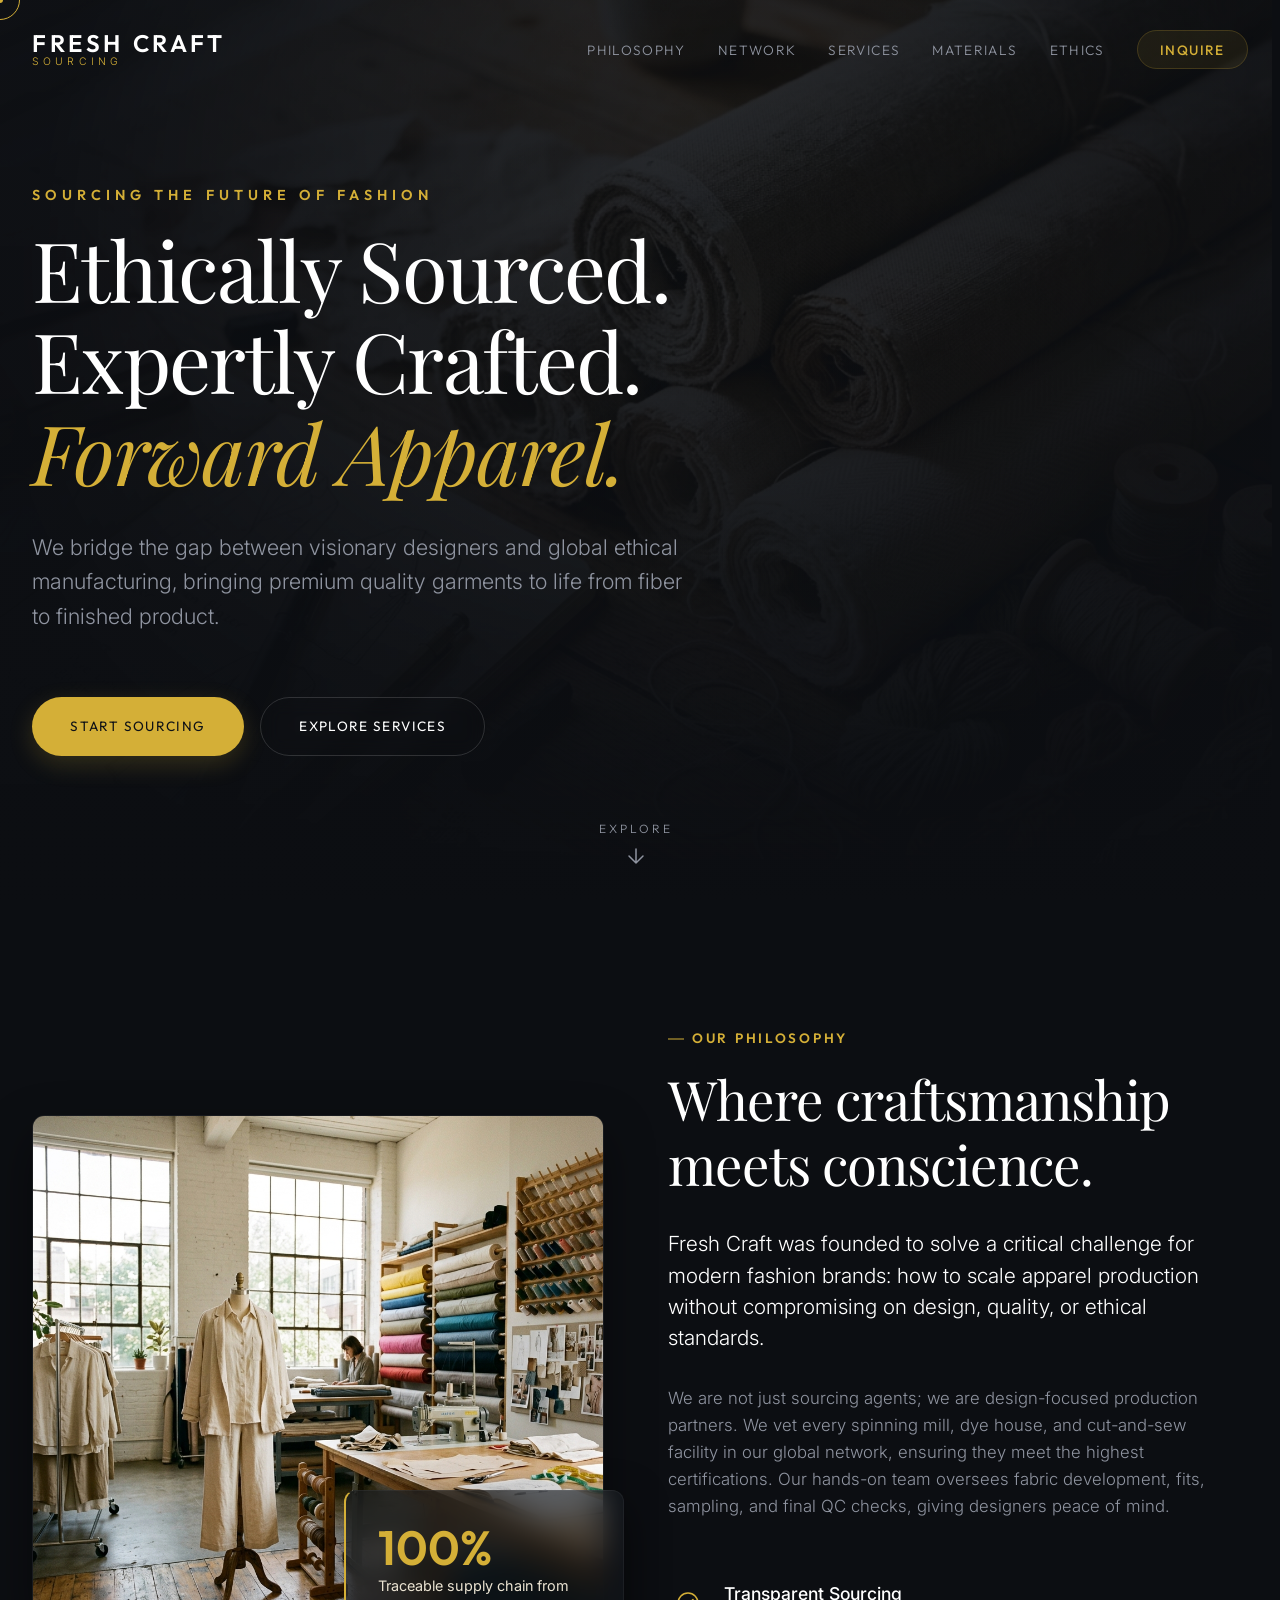
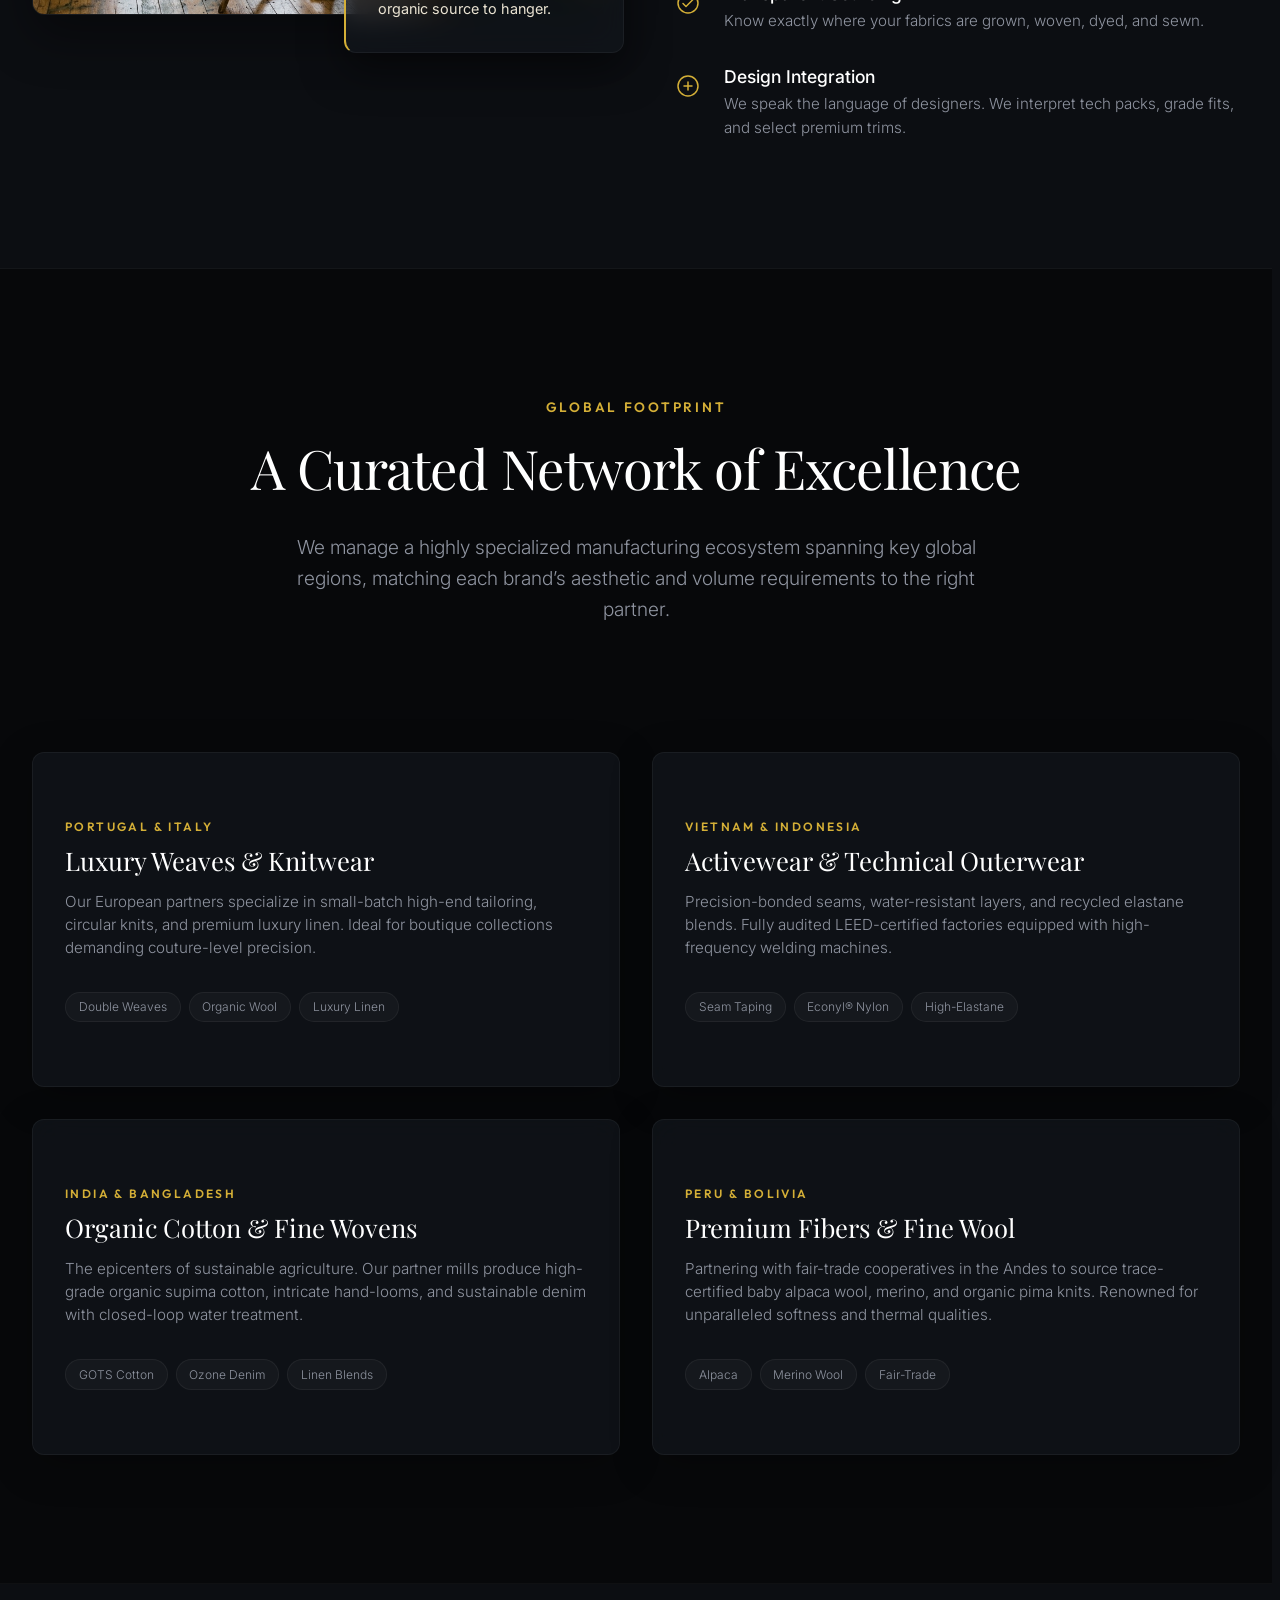
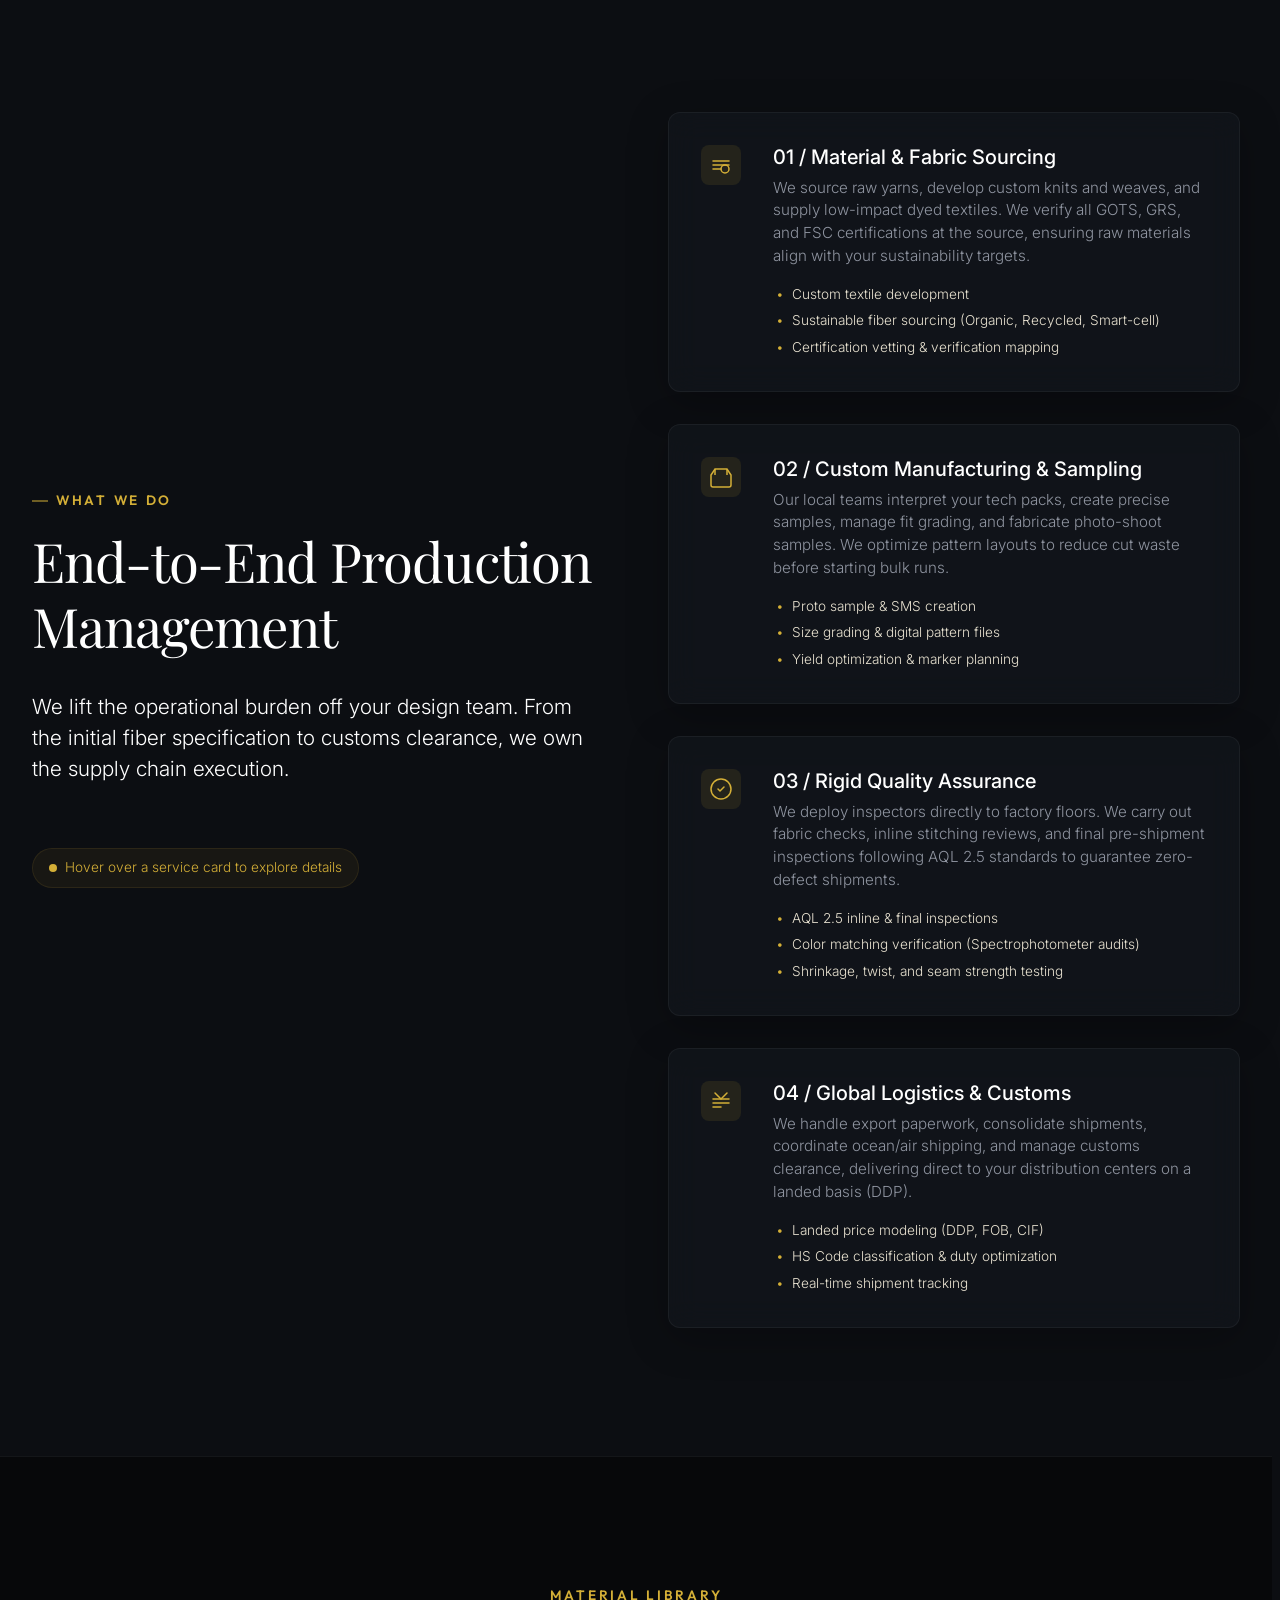
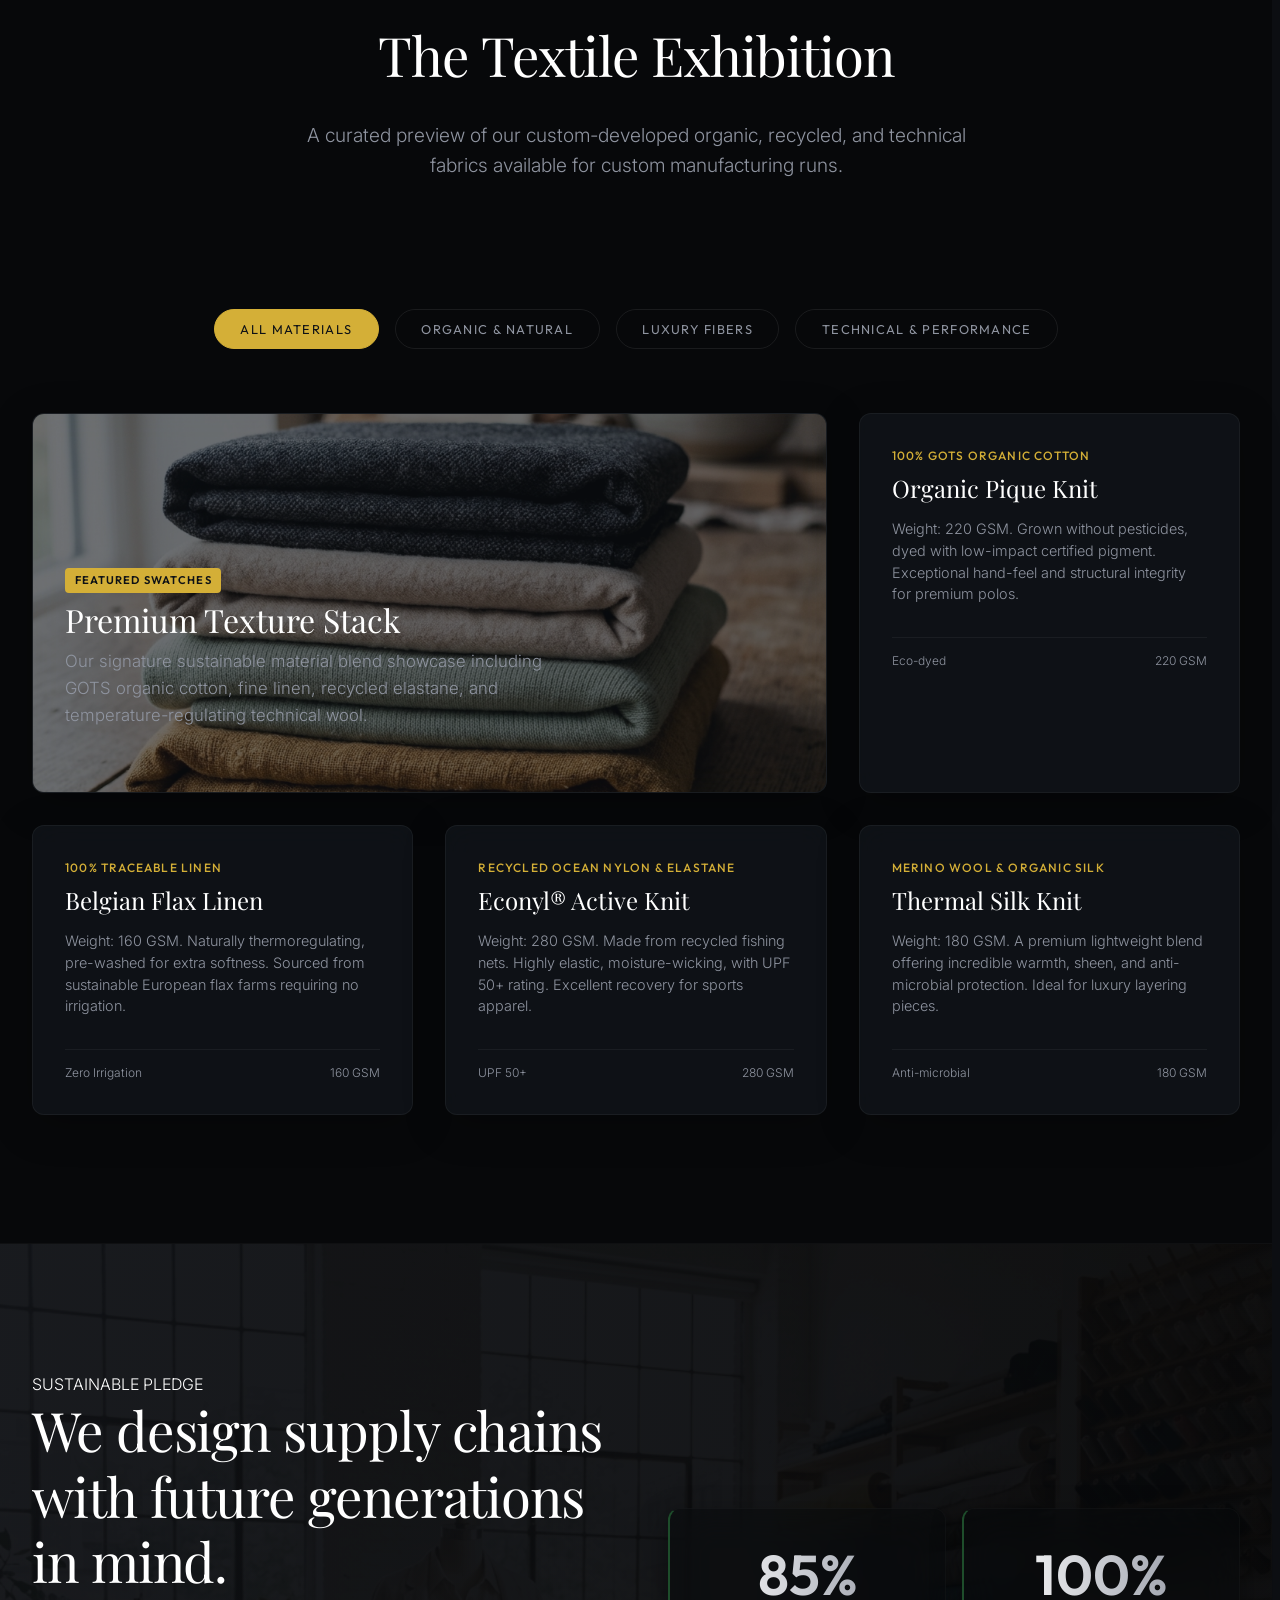
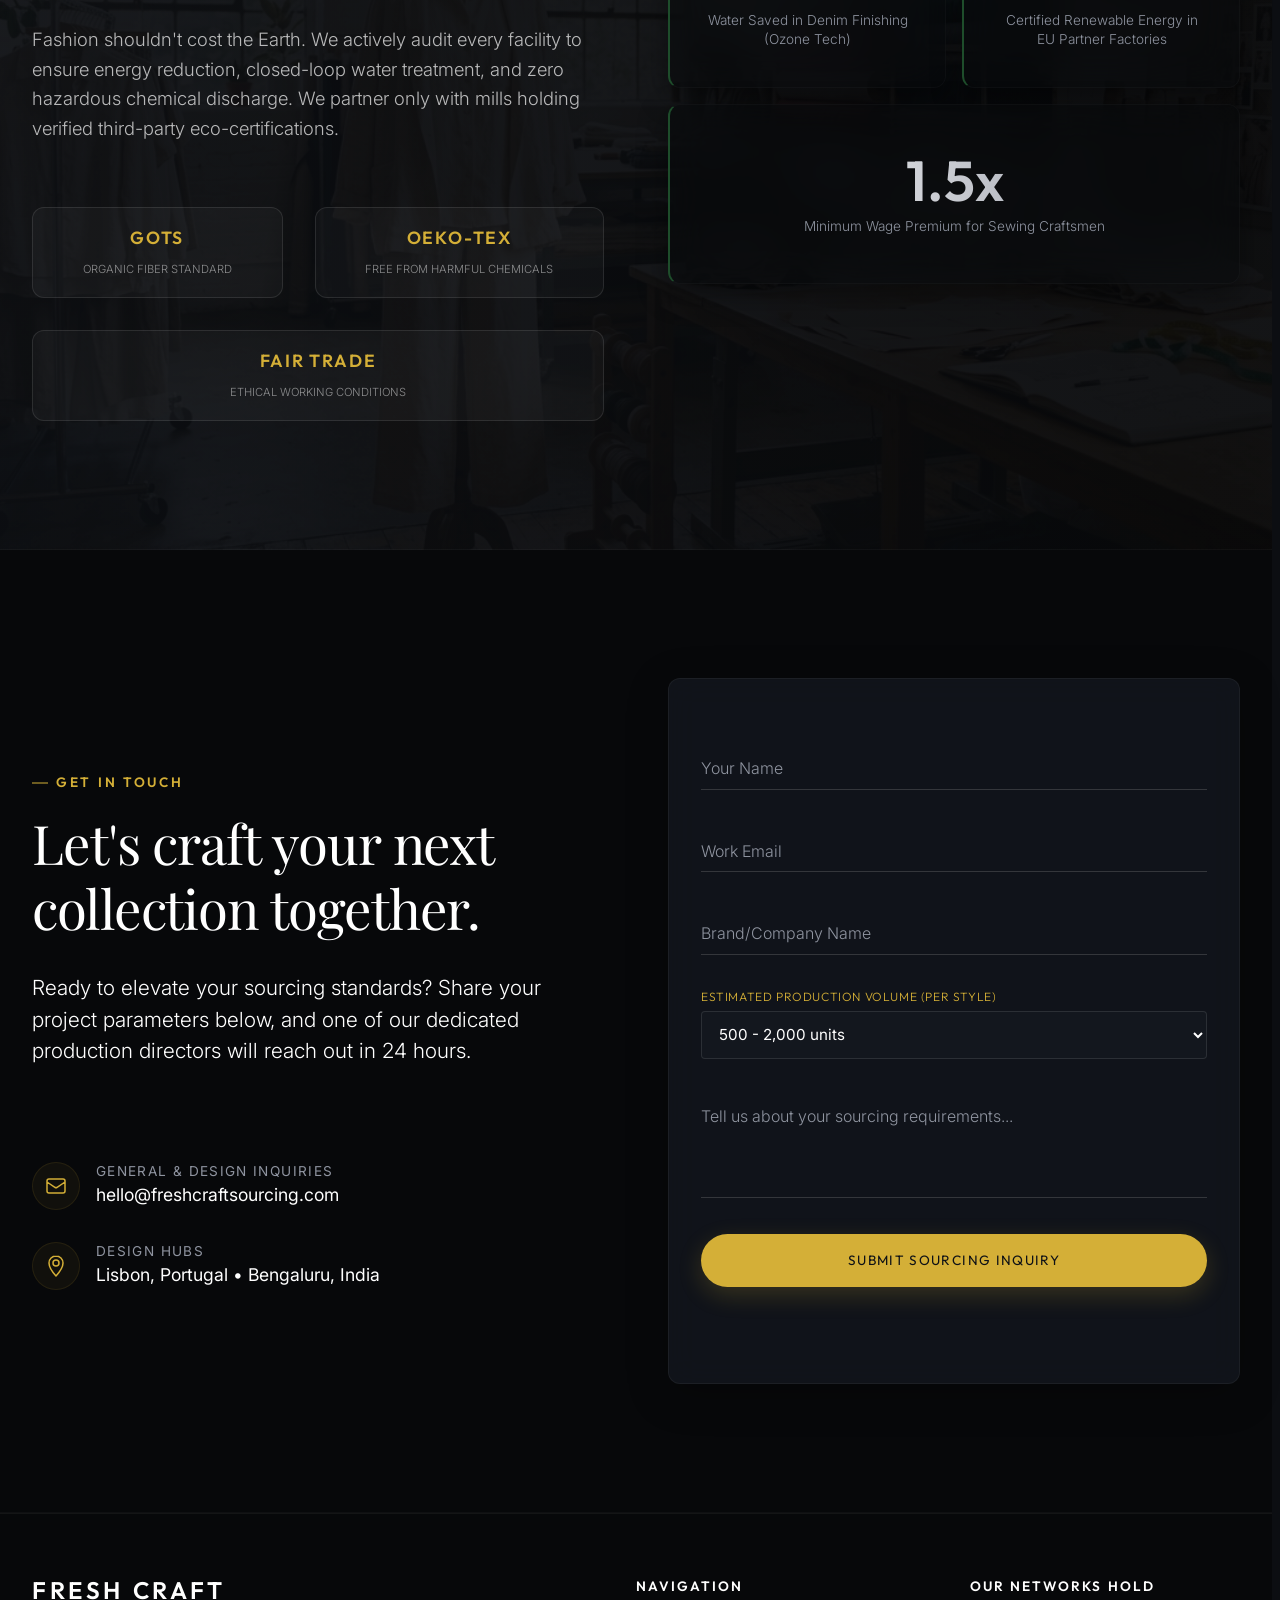
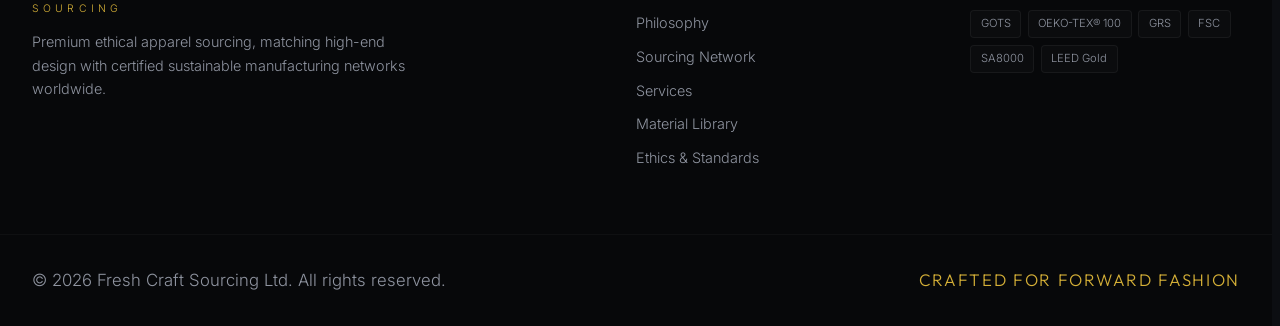
==== index.html @ 67ff64a7 "Initial commit of Fresh Craft Website" ====
<!DOCTYPE html>
<html lang="en">
<head>
  <meta charset="UTF-8">
  <meta name="viewport" content="width=device-width, initial-scale=1.0">
  <title>Fresh Craft | Premium Ethical Apparel Sourcing & Manufacturing</title>
  <meta name="description" content="Fresh Craft is a designer apparel sourcing company connecting global brands with certified ethical manufacturers, premium sustainable fabrics, and expert logistics.">
  
  <!-- SEO Meta Tags -->
  <meta property="og:title" content="Fresh Craft | Premium Ethical Apparel Sourcing">
  <meta property="og:description" content="Global apparel sourcing, custom manufacturing, and logistics with a commitment to ethics and sustainability.">
  <meta property="og:image" content="assets/images/hero_bg.png">
  <meta property="og:type" content="website">
  
  <!-- Google Fonts -->
  <link rel="preconnect" href="https://fonts.googleapis.com">
  <link rel="preconnect" href="https://fonts.gstatic.com" crossorigin>
  <link href="https://fonts.googleapis.com/css2?family=Inter:wght@300;400;500;600&family=Playfair+Display:ital,wght@0,400;0,600;1,400&family=Outfit:wght@200;400;600&display=swap" rel="stylesheet">
  
  <!-- Main Stylesheet -->
  <link rel="stylesheet" href="styles.css">
</head>
<body>

  <!-- Floating Custom Cursor (Modern UI Element) -->
  <div class="custom-cursor" id="custom-cursor" aria-hidden="true"></div>
  <div class="custom-cursor-dot" id="custom-cursor-dot" aria-hidden="true"></div>

  <!-- Header / Navigation -->
  <header id="main-header">
    <div class="header-container">
      <a href="#" class="logo" id="logo-link">
        <span class="logo-text">FRESH CRAFT</span>
        <span class="logo-subtext">SOURCING</span>
      </a>
      
      <!-- Desktop Nav -->
      <nav class="desktop-nav" aria-label="Main Navigation">
        <ul>
          <li><a href="#about" class="nav-link">Philosophy</a></li>
          <li><a href="#network" class="nav-link">Network</a></li>
          <li><a href="#services" class="nav-link">Services</a></li>
          <li><a href="#fabrics" class="nav-link">Materials</a></li>
          <li><a href="#sustainability" class="nav-link">Ethics</a></li>
          <li><a href="#contact" class="nav-link btn-header-cta">Inquire</a></li>
        </ul>
      </nav>

      <!-- Mobile Menu Button -->
      <button class="mobile-menu-btn" id="mobile-menu-btn" aria-label="Toggle navigation menu" aria-expanded="false" aria-controls="mobile-nav">
        <span class="menu-bar"></span>
        <span class="menu-bar"></span>
        <span class="menu-bar"></span>
      </button>
    </div>
  </header>

  <!-- Mobile Nav Overlay -->
  <nav class="mobile-nav" id="mobile-nav" aria-hidden="true">
    <ul>
      <li><a href="#about" class="mobile-nav-link">Philosophy</a></li>
      <li><a href="#network" class="mobile-nav-link">Network</a></li>
      <li><a href="#services" class="mobile-nav-link">Services</a></li>
      <li><a href="#fabrics" class="mobile-nav-link">Materials</a></li>
      <li><a href="#sustainability" class="mobile-nav-link">Ethics</a></li>
      <li><a href="#contact" class="mobile-nav-link mobile-btn-cta">Inquire Now</a></li>
    </ul>
  </nav>

  <!-- Hero Section -->
  <section class="hero-section" id="hero">
    <div class="hero-bg-wrapper">
      <img src="assets/images/hero_bg.png" alt="Apparel Sourcing Table with sketches and fabric spools" class="hero-bg-image" fetchpriority="high">
      <div class="hero-overlay"></div>
    </div>
    
    <div class="hero-content-container">
      <div class="hero-text-content">
        <div class="hero-tagline scroll-reveal">SOURCING THE FUTURE OF FASHION</div>
        <h1 class="hero-title scroll-reveal">Ethically Sourced.<br>Expertly Crafted.<br><span class="highlight-text">Forward Apparel.</span></h1>
        <p class="hero-subtitle scroll-reveal">We bridge the gap between visionary designers and global ethical manufacturing, bringing premium quality garments to life from fiber to finished product.</p>
        <div class="hero-actions scroll-reveal">
          <a href="#contact" class="btn btn-primary" id="hero-primary-cta">Start Sourcing</a>
          <a href="#services" class="btn btn-secondary" id="hero-secondary-cta">Explore Services</a>
        </div>
      </div>
    </div>

    <!-- Scroll Down Indicator -->
    <div class="scroll-indicator" aria-hidden="true">
      <a href="#about" class="scroll-indicator-link">
        <span class="scroll-text">Explore</span>
        <svg class="scroll-arrow" width="24" height="24" viewBox="0 0 24 24" fill="none" xmlns="http://www.w3.org/2000/svg">
          <path d="M12 5V19M12 19L5 12M12 19L19 12" stroke="currentColor" stroke-width="1.5" stroke-linecap="round" stroke-linejoin="round"/>
        </svg>
      </a>
    </div>
  </section>

  <!-- Section: Philosophy (About Us) -->
  <section class="about-section" id="about">
    <div class="container grid-2">
      <div class="about-image-wrapper scroll-reveal-left">
        <img src="assets/images/sustainable_atelier.png" alt="Fresh Craft modern sustainable design studio and atelier" class="about-img" loading="lazy">
        <div class="about-image-overlay-card glass-panel">
          <span class="card-number">100%</span>
          <span class="card-text">Traceable supply chain from organic source to hanger.</span>
        </div>
      </div>
      
      <div class="about-content scroll-reveal-right">
        <span class="section-badge">OUR PHILOSOPHY</span>
        <h2 class="section-title">Where craftsmanship meets conscience.</h2>
        <p class="about-text-lead">Fresh Craft was founded to solve a critical challenge for modern fashion brands: how to scale apparel production without compromising on design, quality, or ethical standards.</p>
        <p class="about-text-body">We are not just sourcing agents; we are design-focused production partners. We vet every spinning mill, dye house, and cut-and-sew facility in our global network, ensuring they meet the highest certifications. Our hands-on team oversees fabric development, fits, sampling, and final QC checks, giving designers peace of mind.</p>
        
        <div class="philosophy-points">
          <div class="point-item">
            <div class="point-icon-wrapper">
              <svg width="24" height="24" viewBox="0 0 24 24" fill="none" xmlns="http://www.w3.org/2000/svg" aria-hidden="true">
                <path d="M12 22C17.5228 22 22 17.5228 22 12C22 6.47715 17.5228 2 12 2C6.47715 2 2 6.47715 2 12C2 17.5228 6.47715 22 12 22Z" stroke="#d4af37" stroke-width="1.5"/>
                <path d="M7 12.5L10 15.5L17 8.5" stroke="#d4af37" stroke-width="1.5" stroke-linecap="round" stroke-linejoin="round"/>
              </svg>
            </div>
            <div class="point-text">
              <h3>Transparent Sourcing</h3>
              <p>Know exactly where your fabrics are grown, woven, dyed, and sewn.</p>
            </div>
          </div>
          <div class="point-item">
            <div class="point-icon-wrapper">
              <svg width="24" height="24" viewBox="0 0 24 24" fill="none" xmlns="http://www.w3.org/2000/svg" aria-hidden="true">
                <path d="M12 22C17.5228 22 22 17.5228 22 12C22 6.47715 17.5228 2 12 2C6.47715 2 2 6.47715 2 12C2 17.5228 6.47715 22 12 22Z" stroke="#d4af37" stroke-width="1.5"/>
                <path d="M12 8V16M8 12H16" stroke="#d4af37" stroke-width="1.5" stroke-linecap="round"/>
              </svg>
            </div>
            <div class="point-text">
              <h3>Design Integration</h3>
              <p>We speak the language of designers. We interpret tech packs, grade fits, and select premium trims.</p>
            </div>
          </div>
        </div>
      </div>
    </div>
  </section>

  <!-- Section: Sourcing Network -->
  <section class="network-section" id="network">
    <div class="container">
      <div class="section-header-center scroll-reveal">
        <span class="section-badge">GLOBAL FOOTPRINT</span>
        <h2 class="section-title">A Curated Network of Excellence</h2>
        <p class="section-subtitle">We manage a highly specialized manufacturing ecosystem spanning key global regions, matching each brand’s aesthetic and volume requirements to the right partner.</p>
      </div>

      <div class="network-grid">
        <!-- Region 1 -->
        <div class="network-card glass-panel scroll-reveal" style="animation-delay: 0.1s;">
          <div class="card-bg-glow"></div>
          <div class="network-region-info">
            <span class="country-tag">PORTUGAL & ITALY</span>
            <h3>Luxury Weaves & Knitwear</h3>
            <p>Our European partners specialize in small-batch high-end tailoring, circular knits, and premium luxury linen. Ideal for boutique collections demanding couture-level precision.</p>
            <div class="specialties">
              <span class="spec-tag">Double Weaves</span>
              <span class="spec-tag">Organic Wool</span>
              <span class="spec-tag">Luxury Linen</span>
            </div>
          </div>
        </div>
        
        <!-- Region 2 -->
        <div class="network-card glass-panel scroll-reveal" style="animation-delay: 0.2s;">
          <div class="card-bg-glow"></div>
          <div class="network-region-info">
            <span class="country-tag">VIETNAM & INDONESIA</span>
            <h3>Activewear & Technical Outerwear</h3>
            <p>Precision-bonded seams, water-resistant layers, and recycled elastane blends. Fully audited LEED-certified factories equipped with high-frequency welding machines.</p>
            <div class="specialties">
              <span class="spec-tag">Seam Taping</span>
              <span class="spec-tag">Econyl® Nylon</span>
              <span class="spec-tag">High-Elastane</span>
            </div>
          </div>
        </div>

        <!-- Region 3 -->
        <div class="network-card glass-panel scroll-reveal" style="animation-delay: 0.3s;">
          <div class="card-bg-glow"></div>
          <div class="network-region-info">
            <span class="country-tag">INDIA & BANGLADESH</span>
            <h3>Organic Cotton & Fine Wovens</h3>
            <p>The epicenters of sustainable agriculture. Our partner mills produce high-grade organic supima cotton, intricate hand-looms, and sustainable denim with closed-loop water treatment.</p>
            <div class="specialties">
              <span class="spec-tag">GOTS Cotton</span>
              <span class="spec-tag">Ozone Denim</span>
              <span class="spec-tag">Linen Blends</span>
            </div>
          </div>
        </div>

        <!-- Region 4 -->
        <div class="network-card glass-panel scroll-reveal" style="animation-delay: 0.4s;">
          <div class="card-bg-glow"></div>
          <div class="network-region-info">
            <span class="country-tag">PERU & BOLIVIA</span>
            <h3>Premium Fibers & Fine Wool</h3>
            <p>Partnering with fair-trade cooperatives in the Andes to source trace-certified baby alpaca wool, merino, and organic pima knits. Renowned for unparalleled softness and thermal qualities.</p>
            <div class="specialties">
              <span class="spec-tag">Alpaca</span>
              <span class="spec-tag">Merino Wool</span>
              <span class="spec-tag">Fair-Trade</span>
            </div>
          </div>
        </div>
      </div>
    </div>
  </section>

  <!-- Section: Services -->
  <section class="services-section" id="services">
    <div class="container">
      <div class="grid-2">
        <div class="services-header-sticky">
          <span class="section-badge">WHAT WE DO</span>
          <h2 class="section-title">End-to-End Production Management</h2>
          <p class="about-text-lead">We lift the operational burden off your design team. From the initial fiber specification to customs clearance, we own the supply chain execution.</p>
          <div class="services-interactive-indicator">
            <span class="pulse-dot"></span>
            Hover over a service card to explore details
          </div>
        </div>

        <div class="services-list-container">
          <!-- Service Item 1 -->
          <div class="service-detail-card glass-panel scroll-reveal">
            <div class="service-icon">
              <svg width="40" height="40" viewBox="0 0 40 40" fill="none" xmlns="http://www.w3.org/2000/svg">
                <rect width="40" height="40" rx="8" fill="rgba(212, 175, 55, 0.1)"/>
                <path d="M12 16H28M12 20H28M12 24H20" stroke="#d4af37" stroke-width="1.5" stroke-linecap="round"/>
                <path d="M28 24C28 26.2091 26.2091 28 24 28C21.7909 28 20 26.2091 20 24C20 21.7909 21.7909 20 24 20C26.2091 20 28 21.7909 28 24Z" stroke="#d4af37" stroke-width="1.5"/>
              </svg>
            </div>
            <div class="service-content-block">
              <h3>01 / Material & Fabric Sourcing</h3>
              <p>We source raw yarns, develop custom knits and weaves, and supply low-impact dyed textiles. We verify all GOTS, GRS, and FSC certifications at the source, ensuring raw materials align with your sustainability targets.</p>
              <ul class="service-bullet-list">
                <li>Custom textile development</li>
                <li>Sustainable fiber sourcing (Organic, Recycled, Smart-cell)</li>
                <li>Certification vetting & verification mapping</li>
              </ul>
            </div>
          </div>

          <!-- Service Item 2 -->
          <div class="service-detail-card glass-panel scroll-reveal">
            <div class="service-icon">
              <svg width="40" height="40" viewBox="0 0 40 40" fill="none" xmlns="http://www.w3.org/2000/svg">
                <rect width="40" height="40" rx="8" fill="rgba(212, 175, 55, 0.1)"/>
                <path d="M14 12H26L30 18V28C30 29.1046 29.1046 30 28 30H12C10.8954 30 10 29.1046 10 28V18L14 12Z" stroke="#d4af37" stroke-width="1.5"/>
                <path d="M14 12V18M26 12V18" stroke="#d4af37" stroke-width="1.5"/>
              </svg>
            </div>
            <div class="service-content-block">
              <h3>02 / Custom Manufacturing & Sampling</h3>
              <p>Our local teams interpret your tech packs, create precise samples, manage fit grading, and fabricate photo-shoot samples. We optimize pattern layouts to reduce cut waste before starting bulk runs.</p>
              <ul class="service-bullet-list">
                <li>Proto sample & SMS creation</li>
                <li>Size grading & digital pattern files</li>
                <li>Yield optimization & marker planning</li>
              </ul>
            </div>
          </div>

          <!-- Service Item 3 -->
          <div class="service-detail-card glass-panel scroll-reveal">
            <div class="service-icon">
              <svg width="40" height="40" viewBox="0 0 40 40" fill="none" xmlns="http://www.w3.org/2000/svg">
                <rect width="40" height="40" rx="8" fill="rgba(212, 175, 55, 0.1)"/>
                <circle cx="20" cy="20" r="10" stroke="#d4af37" stroke-width="1.5"/>
                <path d="M17 20L19 22L23 18" stroke="#d4af37" stroke-width="1.5" stroke-linecap="round" stroke-linejoin="round"/>
              </svg>
            </div>
            <div class="service-content-block">
              <h3>03 / Rigid Quality Assurance</h3>
              <p>We deploy inspectors directly to factory floors. We carry out fabric checks, inline stitching reviews, and final pre-shipment inspections following AQL 2.5 standards to guarantee zero-defect shipments.</p>
              <ul class="service-bullet-list">
                <li>AQL 2.5 inline & final inspections</li>
                <li>Color matching verification (Spectrophotometer audits)</li>
                <li>Shrinkage, twist, and seam strength testing</li>
              </ul>
            </div>
          </div>

          <!-- Service Item 4 -->
          <div class="service-detail-card glass-panel scroll-reveal">
            <div class="service-icon">
              <svg width="40" height="40" viewBox="0 0 40 40" fill="none" xmlns="http://www.w3.org/2000/svg">
                <rect width="40" height="40" rx="8" fill="rgba(212, 175, 55, 0.1)"/>
                <path d="M12 18H28M12 22H28M12 26H20" stroke="#d4af37" stroke-width="1.5" stroke-linecap="round"/>
                <path d="M26 12L20 18L14 12" stroke="#d4af37" stroke-width="1.5" stroke-linecap="round" stroke-linejoin="round"/>
              </svg>
            </div>
            <div class="service-content-block">
              <h3>04 / Global Logistics & Customs</h3>
              <p>We handle export paperwork, consolidate shipments, coordinate ocean/air shipping, and manage customs clearance, delivering direct to your distribution centers on a landed basis (DDP).</p>
              <ul class="service-bullet-list">
                <li>Landed price modeling (DDP, FOB, CIF)</li>
                <li>HS Code classification & duty optimization</li>
                <li>Real-time shipment tracking</li>
              </ul>
            </div>
          </div>
        </div>
      </div>
    </div>
  </section>

  <!-- Section: Fabric Showcase (Interactive Filter) -->
  <section class="fabrics-section" id="fabrics">
    <div class="container">
      <div class="section-header-center scroll-reveal">
        <span class="section-badge">MATERIAL LIBRARY</span>
        <h2 class="section-title">The Textile Exhibition</h2>
        <p class="section-subtitle">A curated preview of our custom-developed organic, recycled, and technical fabrics available for custom manufacturing runs.</p>
      </div>

      <!-- Filter Controls -->
      <div class="filter-controls scroll-reveal" role="tablist" aria-label="Filter fabrics by type">
        <button class="filter-btn active" role="tab" aria-selected="true" data-filter="all">All Materials</button>
        <button class="filter-btn" role="tab" aria-selected="false" data-filter="organic">Organic & Natural</button>
        <button class="filter-btn" role="tab" aria-selected="false" data-filter="luxury">Luxury Fibers</button>
        <button class="filter-btn" role="tab" aria-selected="false" data-filter="technical">Technical & Performance</button>
      </div>

      <!-- Grid Container -->
      <div class="fabrics-showcase-grid scroll-reveal">
        
        <!-- Showcase Image Hero Card (Occupies 2 columns on desktop) -->
        <div class="fabric-hero-card glass-panel" data-category="organic luxury technical">
          <img src="assets/images/fabric_swatches.png" alt="Stack of organic, luxury and technical fabrics" class="fabric-hero-img" loading="lazy">
          <div class="fabric-hero-content">
            <span class="badge-accent">Featured Swatches</span>
            <h3>Premium Texture Stack</h3>
            <p>Our signature sustainable material blend showcase including GOTS organic cotton, fine linen, recycled elastane, and temperature-regulating technical wool.</p>
          </div>
        </div>

        <!-- Fabric 1 -->
        <div class="fabric-card glass-panel" data-category="organic">
          <div class="fabric-info">
            <span class="fabric-type">100% GOTS Organic Cotton</span>
            <h3>Organic Pique Knit</h3>
            <p>Weight: 220 GSM. Grown without pesticides, dyed with low-impact certified pigment. Exceptional hand-feel and structural integrity for premium polos.</p>
            <div class="fabric-meta">
              <span>Eco-dyed</span>
              <span>220 GSM</span>
            </div>
          </div>
        </div>

        <!-- Fabric 2 -->
        <div class="fabric-card glass-panel" data-category="luxury">
          <div class="fabric-info">
            <span class="fabric-type">100% Traceable Linen</span>
            <h3>Belgian Flax Linen</h3>
            <p>Weight: 160 GSM. Naturally thermoregulating, pre-washed for extra softness. Sourced from sustainable European flax farms requiring no irrigation.</p>
            <div class="fabric-meta">
              <span>Zero Irrigation</span>
              <span>160 GSM</span>
            </div>
          </div>
        </div>

        <!-- Fabric 3 -->
        <div class="fabric-card glass-panel" data-category="technical">
          <div class="fabric-info">
            <span class="fabric-type">Recycled Ocean Nylon & Elastane</span>
            <h3>Econyl® Active Knit</h3>
            <p>Weight: 280 GSM. Made from recycled fishing nets. Highly elastic, moisture-wicking, with UPF 50+ rating. Excellent recovery for sports apparel.</p>
            <div class="fabric-meta">
              <span>UPF 50+</span>
              <span>280 GSM</span>
            </div>
          </div>
        </div>

        <!-- Fabric 4 -->
        <div class="fabric-card glass-panel" data-category="luxury">
          <div class="fabric-info">
            <span class="fabric-type">Merino Wool & Organic Silk</span>
            <h3>Thermal Silk Knit</h3>
            <p>Weight: 180 GSM. A premium lightweight blend offering incredible warmth, sheen, and anti-microbial protection. Ideal for luxury layering pieces.</p>
            <div class="fabric-meta">
              <span>Anti-microbial</span>
              <span>180 GSM</span>
            </div>
          </div>
        </div>
      </div>
    </div>
  </section>

  <!-- Section: Sustainability & Certifications -->
  <section class="sustainability-section" id="sustainability">
    <div class="container">
      <div class="sustainability-grid grid-2">
        <div class="sust-content scroll-reveal-left">
          <span class="section-badge-white">SUSTAINABLE PLEDGE</span>
          <h2 class="section-title-white">We design supply chains with future generations in mind.</h2>
          <p class="sust-desc">Fashion shouldn't cost the Earth. We actively audit every facility to ensure energy reduction, closed-loop water treatment, and zero hazardous chemical discharge. We partner only with mills holding verified third-party eco-certifications.</p>
          
          <div class="certification-logos">
            <div class="cert-item" title="Global Organic Textile Standard">
              <span class="cert-abbr">GOTS</span>
              <span class="cert-desc">Organic Fiber Standard</span>
            </div>
            <div class="cert-item" title="OEKO-TEX Standard 100">
              <span class="cert-abbr">OEKO-TEX</span>
              <span class="cert-desc">Free from harmful chemicals</span>
            </div>
            <div class="cert-item" title="Fair Trade Certified">
              <span class="cert-abbr">FAIR TRADE</span>
              <span class="cert-desc">Ethical working conditions</span>
            </div>
          </div>
        </div>

        <div class="sust-stats-grid scroll-reveal-right">
          <!-- Stat 1 -->
          <div class="stat-card glass-panel-dark">
            <div class="stat-num" id="stat-water">85%</div>
            <div class="stat-label">Water Saved in Denim Finishing (Ozone Tech)</div>
          </div>
          <!-- Stat 2 -->
          <div class="stat-card glass-panel-dark">
            <div class="stat-num" id="stat-renewable">100%</div>
            <div class="stat-label">Certified Renewable Energy in EU Partner Factories</div>
          </div>
          <!-- Stat 3 -->
          <div class="stat-card glass-panel-dark">
            <div class="stat-num" id="stat-wage">1.5x</div>
            <div class="stat-label">Minimum Wage Premium for Sewing Craftsmen</div>
          </div>
        </div>
      </div>
    </div>
  </section>

  <!-- Section: Contact Form -->
  <section class="contact-section" id="contact">
    <div class="container">
      <div class="grid-2">
        <div class="contact-info scroll-reveal-left">
          <span class="section-badge">GET IN TOUCH</span>
          <h2 class="section-title">Let's craft your next collection together.</h2>
          <p class="about-text-lead">Ready to elevate your sourcing standards? Share your project parameters below, and one of our dedicated production directors will reach out in 24 hours.</p>
          
          <div class="contact-methods">
            <div class="contact-method-item">
              <div class="method-icon">
                <svg width="24" height="24" viewBox="0 0 24 24" fill="none" xmlns="http://www.w3.org/2000/svg">
                  <path d="M3 8L10.89 13.26C11.56 13.71 12.44 13.71 13.11 13.26L21 8M5 19H19C20.1 19 21 18.1 21 17V7C21 5.9 20.1 5 19 5H5C3.9 5 3 5.9 3 7V17C3 18.1 3.9 19 5 19Z" stroke="#d4af37" stroke-width="1.5" stroke-linecap="round" stroke-linejoin="round"/>
                </svg>
              </div>
              <div class="method-detail">
                <h4>General & Design Inquiries</h4>
                <a href="mailto:hello@freshcraftsourcing.com">hello@freshcraftsourcing.com</a>
              </div>
            </div>

            <div class="contact-method-item">
              <div class="method-icon">
                <svg width="24" height="24" viewBox="0 0 24 24" fill="none" xmlns="http://www.w3.org/2000/svg">
                  <path d="M12 2C8.13 2 5 5.13 5 9C5 14.25 12 22 12 22C12 22 19 14.25 19 9C19 5.13 15.87 2 12 2Z" stroke="#d4af37" stroke-width="1.5" stroke-linecap="round" stroke-linejoin="round"/>
                  <circle cx="12" cy="9" r="3" stroke="#d4af37" stroke-width="1.5"/>
                </svg>
              </div>
              <div class="method-detail">
                <h4>Design Hubs</h4>
                <p>Lisbon, Portugal &bull; Bengaluru, India</p>
              </div>
            </div>
          </div>
        </div>

        <div class="contact-form-wrapper glass-panel scroll-reveal-right">
          <form id="sourcing-inquiry-form" class="inquiry-form" novalidate>
            <div class="form-row">
              <div class="form-group floating-group">
                <input type="text" id="contact-name" name="name" required placeholder=" " class="form-input">
                <label for="contact-name" class="floating-label">Your Name</label>
                <span class="error-msg" id="name-error">Please enter your name</span>
              </div>
            </div>

            <div class="form-row">
              <div class="form-group floating-group">
                <input type="email" id="contact-email" name="email" required placeholder=" " class="form-input">
                <label for="contact-email" class="floating-label">Work Email</label>
                <span class="error-msg" id="email-error">Please enter a valid email address</span>
              </div>
            </div>

            <div class="form-row">
              <div class="form-group floating-group">
                <input type="text" id="contact-company" name="company" placeholder=" " class="form-input">
                <label for="contact-company" class="floating-label">Brand/Company Name</label>
              </div>
            </div>

            <div class="form-row">
              <div class="form-group">
                <label for="est-volume" class="select-label">Estimated Production Volume (per style)</label>
                <select id="est-volume" name="volume" class="form-select">
                  <option value="under-500">Under 500 units</option>
                  <option value="500-2000" selected>500 - 2,000 units</option>
                  <option value="2000-5000">2,000 - 5,000 units</option>
                  <option value="over-5000">Over 5,000 units</option>
                </select>
              </div>
            </div>

            <div class="form-row">
              <div class="form-group floating-group">
                <textarea id="contact-details" name="details" rows="4" required placeholder=" " class="form-input form-textarea"></textarea>
                <label for="contact-details" class="floating-label">Tell us about your sourcing requirements...</label>
                <span class="error-msg" id="details-error">Please share some details about your collection</span>
              </div>
            </div>

            <div class="form-row">
              <button type="submit" class="btn btn-submit btn-primary" id="submit-inquiry">
                <span class="btn-text">Submit Sourcing Inquiry</span>
                <span class="btn-spinner" aria-hidden="true"></span>
              </button>
            </div>
            
            <!-- Success/Error Message Containers -->
            <div class="form-status-container" id="form-status" aria-live="polite"></div>
          </form>
        </div>
      </div>
    </div>
  </section>

  <!-- Footer -->
  <footer>
    <div class="container footer-grid">
      <div class="footer-brand">
        <a href="#" class="logo">
          <span class="logo-text">FRESH CRAFT</span>
          <span class="logo-subtext">SOURCING</span>
        </a>
        <p>Premium ethical apparel sourcing, matching high-end design with certified sustainable manufacturing networks worldwide.</p>
      </div>

      <div class="footer-links">
        <h4>Navigation</h4>
        <ul>
          <li><a href="#about">Philosophy</a></li>
          <li><a href="#network">Sourcing Network</a></li>
          <li><a href="#services">Services</a></li>
          <li><a href="#fabrics">Material Library</a></li>
          <li><a href="#sustainability">Ethics & Standards</a></li>
        </ul>
      </div>

      <div class="footer-certifications">
        <h4>Our Networks hold</h4>
        <div class="footer-cert-tags">
          <span>GOTS</span>
          <span>OEKO-TEX® 100</span>
          <span>GRS</span>
          <span>FSC</span>
          <span>SA8000</span>
          <span>LEED Gold</span>
        </div>
      </div>
    </div>

    <div class="footer-bottom">
      <div class="container flex-space">
        <p>&copy; 2026 Fresh Craft Sourcing Ltd. All rights reserved.</p>
        <p class="designer-credit">Crafted for Forward Fashion</p>
      </div>
    </div>
  </footer>

  <!-- Core JavaScript -->
  <script src="script.js"></script>
</body>
</html>
---- styles.css ----
/* ==========================================================================
   FRESH CRAFT DESIGN SYSTEM & STYLESHEET
   ========================================================================== */

/* --- CSS Variables & Custom Properties --- */
:root {
  /* Color Palette (Premium editorial look) */
  --color-bg: #0c0e12;             /* Sleek dark slate */
  --color-bg-darker: #07080a;      /* Deep black for sections */
  --color-surface: #13171e;        /* Base card/panel background */
  --color-primary: #d4af37;        /* Luxe muted gold */
  --color-primary-rgb: 212, 175, 55;
  --color-primary-hover: #bda032;
  --color-accent: #1e4d2b;         /* Deep emerald/forest green (ethics) */
  --color-accent-light: #2c6e3f;
  --color-accent-rgb: 30, 77, 43;
  --color-text-primary: #eae3d2;   /* Warm sand/cream */
  --color-text-secondary: #8f94a0; /* Soft slate grey */
  --color-text-dark: #0e1116;      /* High contrast black */
  --color-white: #ffffff;
  --color-error: #e57373;
  --color-success: #81c784;

  /* Typography */
  --font-serif: 'Playfair Display', Georgia, serif;
  --font-sans: 'Inter', system-ui, -apple-system, sans-serif;
  --font-display: 'Outfit', sans-serif;

  /* Spacing */
  --spacing-xs: 0.5rem;
  --spacing-sm: 1rem;
  --spacing-md: 2rem;
  --spacing-lg: 4rem;
  --spacing-xl: 8rem;

  /* Design Accents */
  --border-radius: 12px;
  --border-radius-lg: 24px;
  --glass-bg: rgba(19, 23, 30, 0.65);
  --glass-border: rgba(255, 255, 255, 0.05);
  --glass-shadow: rgba(0, 0, 0, 0.25);
  
  /* Transition timings */
  --transition-smooth: all 0.5s cubic-bezier(0.16, 1, 0.3, 1);
  --transition-fast: all 0.2s ease;
}

/* --- Document Settings & General Reset --- */
* {
  box-sizing: border-box;
  margin: 0;
  padding: 0;
}

html {
  scroll-behavior: smooth;
  scrollbar-gutter: stable;
}

body {
  background-color: var(--color-bg);
  color: var(--color-text-primary);
  font-family: var(--font-sans);
  line-height: 1.6;
  font-weight: 300;
  overflow-x: hidden;
  -webkit-font-smoothing: antialiased;
}

/* Modern Premium Scrollbar */
::-webkit-scrollbar {
  width: 8px;
}
::-webkit-scrollbar-track {
  background: var(--color-bg);
}
::-webkit-scrollbar-thumb {
  background: rgba(212, 175, 55, 0.15);
  border-radius: 4px;
  border: 2px solid var(--color-bg);
  transition: var(--transition-fast);
}
::-webkit-scrollbar-thumb:hover {
  background: var(--color-primary);
}

/* Typography Base styling */
h1, h2, h3, h4 {
  font-family: var(--font-serif);
  font-weight: 400;
  color: var(--color-white);
  line-height: 1.2;
}

p {
  font-size: 1.05rem;
  color: var(--color-text-secondary);
}

a {
  color: inherit;
  text-decoration: none;
  transition: var(--transition-fast);
}

/* --- Custom Cursor (Dynamic & Editorial) --- */
.custom-cursor {
  width: 40px;
  height: 40px;
  border: 1px solid var(--color-primary);
  border-radius: 50%;
  position: fixed;
  transform: translate(-50%, -50%);
  pointer-events: none;
  z-index: 9999;
  transition: width 0.3s ease, height 0.3s ease, background-color 0.3s ease;
  display: none; /* Enabled on desktop in script.js */
}

.custom-cursor-dot {
  width: 6px;
  height: 6px;
  background-color: var(--color-primary);
  border-radius: 50%;
  position: fixed;
  transform: translate(-50%, -50%);
  pointer-events: none;
  z-index: 9999;
  display: none;
}

/* Cursor hover classes applied via JS */
body.hovering-link .custom-cursor {
  width: 60px;
  height: 60px;
  background-color: rgba(212, 175, 55, 0.08);
  border-color: var(--color-primary);
}

/* --- Layout Utility Classes --- */
.container {
  max-width: 1400px;
  margin: 0 auto;
  padding: 0 var(--spacing-md);
  position: relative;
}

.grid-2 {
  display: grid;
  grid-template-columns: 1fr;
  gap: var(--spacing-lg);
}

@media (min-width: 992px) {
  .grid-2 {
    grid-template-columns: 1fr 1fr;
    align-items: center;
  }
}

.flex-space {
  display: flex;
  justify-content: space-between;
  align-items: center;
  flex-wrap: wrap;
  gap: var(--spacing-sm);
}

/* --- Component Base Design System --- */

/* Glass Panels (Glassmorphism) */
.glass-panel {
  background: var(--glass-bg);
  backdrop-filter: blur(15px);
  -webkit-backdrop-filter: blur(15px);
  border: 1px solid var(--glass-border);
  box-shadow: 0 10px 40px var(--glass-shadow);
  border-radius: var(--border-radius);
  position: relative;
  overflow: hidden;
}

.glass-panel-dark {
  background: rgba(7, 8, 10, 0.5);
  backdrop-filter: blur(20px);
  -webkit-backdrop-filter: blur(20px);
  border: 1px solid rgba(255, 255, 255, 0.03);
  box-shadow: 0 10px 30px rgba(0, 0, 0, 0.4);
  border-radius: var(--border-radius);
}

/* Buttons */
.btn {
  display: inline-flex;
  align-items: center;
  justify-content: center;
  font-family: var(--font-display);
  font-weight: 400;
  letter-spacing: 0.1em;
  text-transform: uppercase;
  padding: 1.1rem 2.4rem;
  border-radius: 50px;
  font-size: 0.85rem;
  transition: var(--transition-smooth);
  cursor: pointer;
  border: none;
}

.btn-primary {
  background-color: var(--color-primary);
  color: var(--color-text-dark);
  box-shadow: 0 8px 24px rgba(212, 175, 55, 0.2);
}

.btn-primary:hover {
  background-color: var(--color-primary-hover);
  transform: translateY(-2px);
  box-shadow: 0 12px 30px rgba(212, 175, 55, 0.3);
}

.btn-secondary {
  background-color: transparent;
  color: var(--color-white);
  border: 1px solid rgba(255, 255, 255, 0.15);
  backdrop-filter: blur(10px);
}

.btn-secondary:hover {
  background-color: rgba(255, 255, 255, 0.08);
  border-color: var(--color-white);
  transform: translateY(-2px);
}

/* Section Header Styles */
.section-badge {
  font-family: var(--font-display);
  color: var(--color-primary);
  font-size: 0.85rem;
  letter-spacing: 0.2em;
  font-weight: 600;
  display: inline-block;
  margin-bottom: var(--spacing-sm);
  position: relative;
  padding-left: 1.5rem;
}

.section-badge::before {
  content: '';
  position: absolute;
  left: 0;
  top: 50%;
  transform: translateY(-50%);
  width: 1rem;
  height: 1px;
  background-color: var(--color-primary);
}

.section-badge-white {
  composes: section-badge;
  color: var(--color-white);
}
.section-badge-white::before {
  background-color: var(--color-white);
}

.section-title {
  font-size: clamp(2.2rem, 5vw, 3.4rem);
  margin-bottom: var(--spacing-md);
  letter-spacing: -0.02em;
}

.section-title-white {
  font-size: clamp(2.2rem, 5vw, 3.4rem);
  margin-bottom: var(--spacing-md);
  letter-spacing: -0.02em;
  color: var(--color-white);
}

.section-subtitle {
  font-size: 1.2rem;
  max-width: 700px;
  margin-bottom: var(--spacing-lg);
  color: var(--color-text-secondary);
}

.section-header-center {
  text-align: center;
  display: flex;
  flex-direction: column;
  align-items: center;
  margin-bottom: var(--spacing-lg);
}

.section-header-center .section-badge::before {
  display: none;
}
.section-header-center .section-badge {
  padding-left: 0;
}

/* --- Header / Navigation Styles --- */
header {
  position: fixed;
  top: 0;
  left: 0;
  right: 0;
  height: 100px; /* Initial Height */
  z-index: 1000;
  background: transparent;
  border-bottom: 1px solid rgba(255, 255, 255, 0.0);
  transition: height 0.5s cubic-bezier(0.16, 1, 0.3, 1), background-color 0.5s ease, border-color 0.5s ease, box-shadow 0.5s ease;
  display: flex;
  align-items: center;
}

.header-container {
  display: flex;
  justify-content: space-between;
  align-items: center;
  width: 100%;
  max-width: 1400px;
  margin: 0 auto;
  padding: 0 var(--spacing-md);
}

.logo {
  display: flex;
  flex-direction: column;
  line-height: 1;
}

.logo-text {
  font-family: var(--font-display);
  font-size: 1.5rem;
  font-weight: 600;
  letter-spacing: 0.15em;
  color: var(--color-white);
}

.logo-subtext {
  font-family: var(--font-sans);
  font-size: 0.65rem;
  letter-spacing: 0.4em;
  color: var(--color-primary);
  margin-top: 2px;
}

.desktop-nav ul {
  display: flex;
  list-style: none;
  align-items: center;
  gap: var(--spacing-md);
}

.nav-link {
  font-family: var(--font-display);
  font-size: 0.85rem;
  letter-spacing: 0.1em;
  text-transform: uppercase;
  color: var(--color-text-secondary);
  padding: 0.5rem 0;
  position: relative;
}

.nav-link:hover {
  color: var(--color-white);
}

.nav-link::after {
  content: '';
  position: absolute;
  bottom: 0;
  left: 0;
  width: 0;
  height: 1px;
  background-color: var(--color-primary);
  transition: var(--transition-fast);
}

.nav-link:hover::after {
  width: 100%;
}

.btn-header-cta {
  background-color: rgba(212, 175, 55, 0.08);
  color: var(--color-primary);
  border: 1px solid rgba(212, 175, 55, 0.2);
  padding: 0.6rem 1.4rem;
  border-radius: 30px;
  font-weight: 500;
}

.btn-header-cta:hover {
  background-color: var(--color-primary);
  color: var(--color-text-dark);
  border-color: var(--color-primary);
  transform: translateY(-1px);
}

/* Mobile Hamburger Menu */
.mobile-menu-btn {
  display: none;
  flex-direction: column;
  justify-content: space-between;
  width: 24px;
  height: 18px;
  background: transparent;
  border: none;
  cursor: pointer;
  z-index: 1001;
}

.menu-bar {
  width: 100%;
  height: 2px;
  background-color: var(--color-white);
  transition: var(--transition-fast);
  transform-origin: left center;
}

/* Open Mobile Menu animation */
.mobile-menu-btn.active .menu-bar:nth-child(1) {
  transform: rotate(45deg) translateY(-2px);
}
.mobile-menu-btn.active .menu-bar:nth-child(2) {
  opacity: 0;
  transform: scaleX(0);
}
.mobile-menu-btn.active .menu-bar:nth-child(3) {
  transform: rotate(-45deg) translateY(2px);
}

@media (max-width: 991px) {
  .desktop-nav {
    display: none;
  }
  .mobile-menu-btn {
    display: flex;
  }
}

/* Mobile Nav Overlay Panel */
.mobile-nav {
  position: fixed;
  top: 0;
  right: -100%;
  width: 320px;
  height: 100vh;
  background-color: rgba(7, 8, 10, 0.98);
  backdrop-filter: blur(20px);
  -webkit-backdrop-filter: blur(20px);
  border-left: 1px solid rgba(255, 255, 255, 0.05);
  z-index: 999;
  display: flex;
  flex-direction: column;
  padding: 8rem var(--spacing-md) var(--spacing-lg);
  transition: var(--transition-smooth);
}

.mobile-nav.active {
  right: 0;
}

.mobile-nav ul {
  display: flex;
  flex-direction: column;
  gap: 2rem;
  list-style: none;
}

.mobile-nav-link {
  font-family: var(--font-display);
  font-size: 1.4rem;
  color: var(--color-text-secondary);
  text-transform: uppercase;
  letter-spacing: 0.1em;
  display: block;
}

.mobile-nav-link:hover {
  color: var(--color-primary);
  padding-left: 10px;
}

.mobile-btn-cta {
  background-color: var(--color-primary);
  color: var(--color-text-dark);
  text-align: center;
  padding: 1rem;
  border-radius: 30px;
  font-size: 1rem;
}

/* --- Native CSS Scroll-driven Shrinking Header --- */
@supports ((animation-timeline: scroll()) and (animation-range: 0% 100%)) {
  @keyframes shrink {
    to {
      height: 70px;
      background-color: rgba(12, 14, 18, 0.96);
      border-color: rgba(255, 255, 255, 0.06);
      box-shadow: 0 10px 40px rgba(0, 0, 0, 0.4);
    }
  }

  header {
    animation: shrink auto linear both;
    animation-timeline: scroll(block root);
    animation-range: 0px 120px;
    border-bottom: 1px solid rgba(255, 255, 255, 0.0);
  }
}

/* Header JS fallback styles (applied via JS class when scroll-driven timeline not supported) */
header.header-shrunk {
  height: 70px;
  background-color: rgba(12, 14, 18, 0.96);
  border-color: rgba(255, 255, 255, 0.06);
  box-shadow: 0 10px 40px rgba(0, 0, 0, 0.4);
}

/* --- Hero Section & Parallax Layout --- */
.hero-section {
  position: relative;
  min-height: 100vh;
  display: flex;
  align-items: center;
  padding: 120px 0 80px;
  overflow: hidden;
}

.hero-bg-wrapper {
  position: absolute;
  top: 0;
  left: 0;
  width: 100%;
  height: 100%;
  z-index: 1;
  overflow: hidden;
}

.hero-bg-image {
  width: 100%;
  height: 120%; /* Taller for parallax translate */
  object-fit: cover;
  opacity: 0.35;
  transform: translateY(0);
}

.hero-overlay {
  position: absolute;
  top: 0;
  left: 0;
  width: 100%;
  height: 100%;
  background: radial-gradient(circle at 60% 40%, rgba(12, 14, 18, 0.4) 0%, rgba(12, 14, 18, 0.95) 80%),
              linear-gradient(to bottom, rgba(12, 14, 18, 0.1), var(--color-bg));
  z-index: 2;
}

.hero-content-container {
  position: relative;
  z-index: 3;
  width: 100%;
  max-width: 1400px;
  margin: 0 auto;
  padding: 0 var(--spacing-md);
}

.hero-text-content {
  max-width: 800px;
}

.hero-tagline {
  font-family: var(--font-display);
  font-size: 0.9rem;
  letter-spacing: 0.35em;
  color: var(--color-primary);
  margin-bottom: var(--spacing-sm);
  font-weight: 600;
}

.hero-title {
  font-size: clamp(2.8rem, 7vw, 5.2rem);
  line-height: 1.1;
  margin-bottom: var(--spacing-md);
  letter-spacing: -0.02em;
}

.highlight-text {
  color: var(--color-primary);
  font-style: italic;
}

.hero-subtitle {
  font-size: clamp(1.1rem, 2vw, 1.35rem);
  line-height: 1.6;
  margin-bottom: var(--spacing-lg);
  color: var(--color-text-secondary);
  max-width: 650px;
}

.hero-actions {
  display: flex;
  gap: var(--spacing-sm);
  flex-wrap: wrap;
}

.scroll-indicator {
  position: absolute;
  bottom: var(--spacing-md);
  left: 50%;
  transform: translateX(-50%);
  z-index: 3;
  display: flex;
  flex-direction: column;
  align-items: center;
}

.scroll-indicator-link {
  display: flex;
  flex-direction: column;
  align-items: center;
  color: var(--color-text-secondary);
}

.scroll-indicator-link:hover {
  color: var(--color-primary);
}

.scroll-text {
  font-family: var(--font-display);
  font-size: 0.75rem;
  letter-spacing: 0.25em;
  text-transform: uppercase;
  margin-bottom: 6px;
}

.scroll-arrow {
  animation: bounce 2s infinite;
}

@keyframes bounce {
  0%, 20%, 50%, 80%, 100% {
    transform: translateY(0);
  }
  40% {
    transform: translateY(-8px);
  }
  60% {
    transform: translateY(-4px);
  }
}

/* --- Native CSS Parallax Scroll Effect on Hero --- */
@supports ((animation-timeline: view()) and (animation-range: entry)) {
  @keyframes parallax-hero {
    to {
      transform: translateY(180px);
    }
  }

  .hero-bg-image {
    animation: parallax-hero linear both;
    animation-timeline: scroll(block root);
    animation-range: 0px 100vh;
  }
}

/* --- Philosophy (About Us) Section Styles --- */
.about-section {
  padding: var(--spacing-xl) 0;
  border-bottom: 1px solid rgba(255, 255, 255, 0.03);
}

.about-image-wrapper {
  position: relative;
  padding-bottom: 30px;
}

.about-img {
  width: 100%;
  height: 500px;
  object-fit: cover;
  border-radius: var(--border-radius);
  border: 1px solid rgba(255, 255, 255, 0.05);
  box-shadow: 0 20px 50px rgba(0, 0, 0, 0.4);
}

.about-image-overlay-card {
  position: absolute;
  bottom: 0;
  right: -20px;
  padding: var(--spacing-md);
  max-width: 280px;
  display: flex;
  flex-direction: column;
  border-radius: var(--border-radius);
  box-shadow: 0 15px 40px rgba(0,0,0,0.5);
  border-left: 2px solid var(--color-primary);
}

@media (max-width: 768px) {
  .about-image-overlay-card {
    right: 10px;
    bottom: -10px;
    max-width: 90%;
  }
}

.card-number {
  font-family: var(--font-display);
  font-size: 3rem;
  font-weight: 600;
  color: var(--color-primary);
  line-height: 1;
  margin-bottom: 0.2rem;
}

.card-text {
  font-size: 0.9rem;
  color: var(--color-text-primary);
  font-weight: 400;
}

.about-content {
  display: flex;
  flex-direction: column;
}

.about-text-lead {
  font-size: 1.3rem;
  color: var(--color-white);
  margin-bottom: var(--spacing-md);
  line-height: 1.5;
}

.about-text-body {
  margin-bottom: var(--spacing-lg);
  font-size: 1.05rem;
}

.philosophy-points {
  display: flex;
  flex-direction: column;
  gap: var(--spacing-md);
}

.point-item {
  display: flex;
  gap: var(--spacing-sm);
}

.point-icon-wrapper {
  flex-shrink: 0;
  width: 40px;
  height: 40px;
  display: flex;
  align-items: center;
  justify-content: center;
}

.point-text h3 {
  font-family: var(--font-sans);
  font-size: 1.1rem;
  font-weight: 500;
  color: var(--color-white);
  margin-bottom: 0.3rem;
}

.point-text p {
  font-size: 0.95rem;
}

/* --- Sourcing Network Section --- */
.network-section {
  padding: var(--spacing-xl) 0;
  background-color: var(--color-bg-darker);
  border-bottom: 1px solid rgba(255, 255, 255, 0.03);
}

.network-grid {
  display: grid;
  grid-template-columns: 1fr;
  gap: var(--spacing-md);
  margin-top: var(--spacing-lg);
}

@media (min-width: 768px) {
  .network-grid {
    grid-template-columns: repeat(2, 1fr);
  }
}

.network-card {
  padding: var(--spacing-lg) var(--spacing-md);
  min-height: 280px;
  display: flex;
  align-items: center;
  transition: var(--transition-smooth);
}

.network-card:hover {
  transform: translateY(-5px);
  border-color: rgba(212, 175, 55, 0.15);
  box-shadow: 0 15px 40px rgba(0, 0, 0, 0.4);
}

/* Interactive card glow effect */
.card-bg-glow {
  position: absolute;
  top: 0;
  left: 0;
  width: 100%;
  height: 100%;
  background: radial-gradient(circle at 100% 0%, rgba(212, 175, 55, 0.04) 0%, transparent 60%);
  opacity: 0;
  transition: opacity 0.5s ease;
  pointer-events: none;
  z-index: 1;
}

.network-card:hover .card-bg-glow {
  opacity: 1;
}

.network-region-info {
  position: relative;
  z-index: 2;
}

.country-tag {
  font-family: var(--font-display);
  color: var(--color-primary);
  font-size: 0.75rem;
  letter-spacing: 0.2em;
  font-weight: 600;
  display: block;
  margin-bottom: 0.5rem;
}

.network-card h3 {
  font-family: var(--font-serif);
  font-size: 1.6rem;
  margin-bottom: var(--spacing-sm);
}

.network-card p {
  font-size: 0.95rem;
  margin-bottom: var(--spacing-md);
  line-height: 1.5;
}

.specialties {
  display: flex;
  gap: 0.5rem;
  flex-wrap: wrap;
}

.spec-tag {
  background: rgba(255, 255, 255, 0.03);
  border: 1px solid rgba(255, 255, 255, 0.05);
  padding: 0.3rem 0.8rem;
  border-radius: 30px;
  font-size: 0.75rem;
  color: var(--color-text-secondary);
}

/* --- Services Section --- */
.services-section {
  padding: var(--spacing-xl) 0;
  border-bottom: 1px solid rgba(255, 255, 255, 0.03);
}

.services-header-sticky {
  position: sticky;
  top: 150px;
  margin-bottom: var(--spacing-lg);
}

@media (max-width: 991px) {
  .services-header-sticky {
    position: relative;
    top: 0;
  }
}

.services-interactive-indicator {
  display: inline-flex;
  align-items: center;
  gap: var(--spacing-xs);
  margin-top: var(--spacing-md);
  font-size: 0.85rem;
  color: var(--color-primary);
  background: rgba(212, 175, 55, 0.06);
  padding: 0.5rem 1rem;
  border-radius: 30px;
  border: 1px solid rgba(212, 175, 55, 0.1);
}

.pulse-dot {
  width: 8px;
  height: 8px;
  background-color: var(--color-primary);
  border-radius: 50%;
  animation: pulse-ring 1.5s infinite;
}

@keyframes pulse-ring {
  0% {
    transform: scale(0.85);
    box-shadow: 0 0 0 0 rgba(212, 175, 55, 0.5);
  }
  70% {
    transform: scale(1);
    box-shadow: 0 0 0 8px rgba(212, 175, 55, 0);
  }
  100% {
    transform: scale(0.85);
    box-shadow: 0 0 0 0 rgba(212, 175, 55, 0);
  }
}

.services-list-container {
  display: flex;
  flex-direction: column;
  gap: var(--spacing-md);
}

.service-detail-card {
  display: flex;
  gap: var(--spacing-md);
  padding: var(--spacing-md);
  transition: var(--transition-smooth);
}

@media (max-width: 576px) {
  .service-detail-card {
    flex-direction: column;
    gap: var(--spacing-sm);
  }
}

.service-detail-card:hover {
  border-color: rgba(255, 255, 255, 0.12);
  background: rgba(19, 23, 30, 0.8);
  transform: scale(1.01);
}

.service-icon {
  flex-shrink: 0;
}

.service-content-block h3 {
  font-family: var(--font-sans);
  font-size: 1.25rem;
  font-weight: 500;
  color: var(--color-white);
  margin-bottom: 0.5rem;
}

.service-content-block p {
  font-size: 0.95rem;
  margin-bottom: var(--spacing-sm);
  line-height: 1.5;
}

.service-bullet-list {
  list-style: none;
  display: flex;
  flex-direction: column;
  gap: 0.3rem;
  padding-left: 0.2rem;
}

.service-bullet-list li {
  font-size: 0.85rem;
  color: var(--color-text-primary);
  position: relative;
  padding-left: 1rem;
}

.service-bullet-list li::before {
  content: '•';
  color: var(--color-primary);
  position: absolute;
  left: 0;
}

/* --- Material Library (Fabric Showcase) --- */
.fabrics-section {
  padding: var(--spacing-xl) 0;
  background-color: var(--color-bg-darker);
  border-bottom: 1px solid rgba(255, 255, 255, 0.03);
}

.filter-controls {
  display: flex;
  justify-content: center;
  gap: var(--spacing-sm);
  margin-bottom: var(--spacing-lg);
  flex-wrap: wrap;
}

.filter-btn {
  background: transparent;
  border: 1px solid rgba(255, 255, 255, 0.08);
  color: var(--color-text-secondary);
  font-family: var(--font-display);
  font-size: 0.8rem;
  padding: 0.7rem 1.6rem;
  border-radius: 30px;
  cursor: pointer;
  letter-spacing: 0.1em;
  text-transform: uppercase;
  transition: var(--transition-fast);
}

.filter-btn:hover, .filter-btn.active {
  background-color: var(--color-primary);
  color: var(--color-text-dark);
  border-color: var(--color-primary);
}

.fabrics-showcase-grid {
  display: grid;
  grid-template-columns: 1fr;
  gap: var(--spacing-md);
}

@media (min-width: 768px) {
  .fabrics-showcase-grid {
    grid-template-columns: repeat(2, 1fr);
  }
}

@media (min-width: 1200px) {
  .fabrics-showcase-grid {
    grid-template-columns: repeat(3, 1fr);
  }
  .fabric-hero-card {
    grid-column: span 2;
  }
}

.fabric-hero-card {
  position: relative;
  min-height: 380px;
  display: flex;
  flex-direction: column;
  justify-content: flex-end;
  padding: var(--spacing-lg) var(--spacing-md);
}

.fabric-hero-img {
  position: absolute;
  top: 0;
  left: 0;
  width: 100%;
  height: 100%;
  object-fit: cover;
  opacity: 0.4;
  z-index: 1;
  transition: var(--transition-smooth);
}

.fabric-hero-card:hover .fabric-hero-img {
  transform: scale(1.03);
}

.fabric-hero-content {
  position: relative;
  z-index: 2;
  max-width: 500px;
}

.badge-accent {
  background-color: var(--color-primary);
  color: var(--color-text-dark);
  font-family: var(--font-display);
  font-size: 0.7rem;
  font-weight: 600;
  padding: 0.25rem 0.6rem;
  border-radius: 4px;
  letter-spacing: 0.1em;
  text-transform: uppercase;
  display: inline-block;
  margin-bottom: 0.5rem;
}

.fabric-hero-content h3 {
  font-size: 2rem;
  margin-bottom: 0.5rem;
}

.fabric-card {
  padding: var(--spacing-md);
  display: flex;
  flex-direction: column;
  justify-content: space-between;
  min-height: 250px;
  transition: opacity 0.5s ease, transform 0.5s ease;
}

.fabric-card.hidden {
  opacity: 0;
  transform: scale(0.95);
  display: none;
}

.fabric-type {
  font-family: var(--font-display);
  color: var(--color-primary);
  font-size: 0.75rem;
  font-weight: 500;
  letter-spacing: 0.1em;
  text-transform: uppercase;
  display: block;
  margin-bottom: 0.5rem;
}

.fabric-card h3 {
  font-family: var(--font-serif);
  font-size: 1.5rem;
  margin-bottom: var(--spacing-sm);
}

.fabric-card p {
  font-size: 0.9rem;
  line-height: 1.5;
  margin-bottom: var(--spacing-md);
}

.fabric-meta {
  display: flex;
  justify-content: space-between;
  border-top: 1px solid rgba(255, 255, 255, 0.05);
  padding-top: 0.8rem;
  font-size: 0.75rem;
  color: var(--color-text-secondary);
}

/* --- Sustainability Commitment --- */
.sustainability-section {
  padding: var(--spacing-xl) 0;
  background: linear-gradient(to right, rgba(12, 14, 18, 0.95), rgba(7, 8, 10, 0.95)),
              url('assets/images/sustainable_atelier.png');
  background-size: cover;
  background-position: center;
  position: relative;
  border-bottom: 1px solid rgba(255, 255, 255, 0.03);
}

.sust-content {
  display: flex;
  flex-direction: column;
  justify-content: center;
}

.sust-desc {
  color: rgba(255,255,255,0.7);
  font-size: 1.15rem;
  margin-bottom: var(--spacing-lg);
  line-height: 1.6;
}

.certification-logos {
  display: flex;
  gap: var(--spacing-md);
  flex-wrap: wrap;
}

.cert-item {
  border: 1px solid rgba(255, 255, 255, 0.1);
  background: rgba(255, 255, 255, 0.03);
  padding: 1rem var(--spacing-sm);
  border-radius: var(--border-radius);
  text-align: center;
  min-width: 140px;
  flex-grow: 1;
}

.cert-abbr {
  font-family: var(--font-display);
  font-size: 1.1rem;
  font-weight: 600;
  color: var(--color-primary);
  display: block;
  margin-bottom: 0.2rem;
  letter-spacing: 0.1em;
}

.cert-desc {
  font-size: 0.7rem;
  color: rgba(255,255,255,0.5);
  text-transform: uppercase;
}

.sust-stats-grid {
  display: grid;
  grid-template-columns: 1fr;
  gap: var(--spacing-sm);
}

@media (min-width: 576px) {
  .sust-stats-grid {
    grid-template-columns: repeat(2, 1fr);
  }
  .sust-stats-grid .stat-card:nth-child(3) {
    grid-column: span 2;
  }
}

.stat-card {
  padding: var(--spacing-md);
  text-align: center;
  display: flex;
  flex-direction: column;
  justify-content: center;
  min-height: 180px;
  border-left: 2px solid var(--color-accent);
}

.stat-num {
  font-family: var(--font-display);
  font-size: 3.5rem;
  font-weight: 600;
  color: var(--color-white);
  line-height: 1;
  margin-bottom: 0.5rem;
  background: linear-gradient(to right, var(--color-white), var(--color-text-secondary));
  -webkit-background-clip: text;
  -webkit-text-fill-color: transparent;
}

.stat-label {
  font-size: 0.85rem;
  color: var(--color-text-secondary);
  line-height: 1.4;
}

/* --- Contact & Sourcing Inquiry Form --- */
.contact-section {
  padding: var(--spacing-xl) 0;
  background-color: var(--color-bg-darker);
  border-bottom: 1px solid rgba(255, 255, 255, 0.03);
}

.contact-info {
  display: flex;
  flex-direction: column;
  justify-content: center;
}

.contact-methods {
  display: flex;
  flex-direction: column;
  gap: var(--spacing-md);
  margin-top: var(--spacing-lg);
}

.contact-method-item {
  display: flex;
  gap: var(--spacing-sm);
  align-items: center;
}

.method-icon {
  flex-shrink: 0;
  width: 48px;
  height: 48px;
  border-radius: 50%;
  background: rgba(212, 175, 55, 0.05);
  border: 1px solid rgba(212, 175, 55, 0.1);
  display: flex;
  align-items: center;
  justify-content: center;
}

.method-detail h4 {
  font-family: var(--font-sans);
  font-size: 0.85rem;
  color: var(--color-text-secondary);
  text-transform: uppercase;
  letter-spacing: 0.1em;
  margin-bottom: 2px;
}

.method-detail a, .method-detail p {
  font-size: 1.1rem;
  font-weight: 400;
  color: var(--color-white);
}

.method-detail a:hover {
  color: var(--color-primary);
}

.contact-form-wrapper {
  padding: var(--spacing-lg) var(--spacing-md);
  background: rgba(19, 23, 30, 0.8);
}

.inquiry-form {
  display: flex;
  flex-direction: column;
  gap: var(--spacing-md);
}

.form-row {
  display: flex;
  width: 100%;
}

.form-group {
  display: flex;
  flex-direction: column;
  width: 100%;
  position: relative;
}

/* Floating Label Fields */
.floating-group {
  position: relative;
}

.form-input {
  width: 100%;
  background: transparent;
  border: none;
  border-bottom: 1px solid rgba(255, 255, 255, 0.15);
  padding: 0.8rem 0;
  font-family: var(--font-sans);
  font-size: 1rem;
  color: var(--color-white);
  transition: var(--transition-fast);
  outline: none;
}

.form-textarea {
  resize: none;
}

.floating-label {
  position: absolute;
  left: 0;
  top: 0.8rem;
  font-size: 1rem;
  color: var(--color-text-secondary);
  pointer-events: none;
  transition: var(--transition-fast);
}

/* Input states for floating labels */
.form-input:focus ~ .floating-label,
.form-input:not(:placeholder-shown) ~ .floating-label {
  top: -1rem;
  font-size: 0.75rem;
  color: var(--color-primary);
}

.form-input:focus {
  border-color: var(--color-primary);
}

/* Selection list styling */
.select-label {
  font-size: 0.75rem;
  color: var(--color-primary);
  margin-bottom: 0.3rem;
  font-family: var(--font-display);
  letter-spacing: 0.05em;
  text-transform: uppercase;
}

.form-select {
  width: 100%;
  background-color: var(--color-surface);
  border: 1px solid rgba(255, 255, 255, 0.1);
  color: var(--color-white);
  padding: 0.8rem;
  border-radius: 4px;
  font-family: var(--font-sans);
  font-size: 0.95rem;
  outline: none;
  cursor: pointer;
  transition: var(--transition-fast);
}

.form-select:focus {
  border-color: var(--color-primary);
}

/* Validation styling */
.form-input.invalid {
  border-color: var(--color-error);
}

.form-input.invalid ~ .floating-label {
  color: var(--color-error);
}

.error-msg {
  font-size: 0.75rem;
  color: var(--color-error);
  margin-top: 4px;
  opacity: 0;
  height: 0;
  overflow: hidden;
  transition: var(--transition-fast);
}

.form-input.invalid ~ .error-msg {
  opacity: 1;
  height: auto;
  margin-bottom: -10px;
}

/* Submit Button & Spin states */
.btn-submit {
  width: 100%;
  position: relative;
}

.btn-spinner {
  width: 20px;
  height: 20px;
  border: 2px solid rgba(14, 17, 22, 0.3);
  border-top-color: var(--color-text-dark);
  border-radius: 50%;
  position: absolute;
  opacity: 0;
  transition: var(--transition-fast);
  animation: spinner 0.8s linear infinite;
}

.btn.submitting .btn-text {
  opacity: 0;
}
.btn.submitting .btn-spinner {
  opacity: 1;
}

@keyframes spinner {
  to { transform: rotate(360deg); }
}

/* Status Notifications */
.form-status-container {
  font-size: 0.95rem;
  border-radius: 4px;
  padding: 0;
  max-height: 0;
  overflow: hidden;
  transition: all 0.3s ease;
}

.form-status-container.visible {
  padding: 1rem;
  max-height: 80px;
}

.form-status-container.success {
  background-color: rgba(129, 199, 132, 0.1);
  border: 1px solid rgba(129, 199, 132, 0.25);
  color: var(--color-success);
}

.form-status-container.error {
  background-color: rgba(229, 115, 115, 0.1);
  border: 1px solid rgba(229, 115, 115, 0.25);
  color: var(--color-error);
}

/* --- Footer --- */
footer {
  background-color: var(--color-bg-darker);
  border-top: 1px solid rgba(255, 255, 255, 0.05);
  padding: var(--spacing-lg) 0 0;
}

.footer-grid {
  display: grid;
  grid-template-columns: 1fr;
  gap: var(--spacing-lg);
  padding-bottom: var(--spacing-lg);
}

@media (min-width: 768px) {
  .footer-grid {
    grid-template-columns: 2fr 1fr 1fr;
  }
}

.footer-brand {
  max-width: 400px;
}

.footer-brand .logo {
  margin-bottom: var(--spacing-sm);
}

.footer-brand p {
  font-size: 0.9rem;
  line-height: 1.6;
}

.footer-links h4, .footer-certifications h4 {
  font-family: var(--font-display);
  font-size: 0.85rem;
  font-weight: 600;
  text-transform: uppercase;
  letter-spacing: 0.15em;
  color: var(--color-white);
  margin-bottom: var(--spacing-sm);
}

.footer-links ul {
  list-style: none;
  display: flex;
  flex-direction: column;
  gap: 0.5rem;
}

.footer-links a {
  font-size: 0.9rem;
  color: var(--color-text-secondary);
}

.footer-links a:hover {
  color: var(--color-primary);
  padding-left: 4px;
}

.footer-cert-tags {
  display: flex;
  gap: 0.4rem;
  flex-wrap: wrap;
}

.footer-cert-tags span {
  font-size: 0.7rem;
  color: var(--color-text-secondary);
  background: rgba(255, 255, 255, 0.02);
  border: 1px solid rgba(255, 255, 255, 0.05);
  padding: 0.25rem 0.6rem;
  border-radius: 4px;
}

.footer-bottom {
  border-top: 1px solid rgba(255, 255, 255, 0.03);
  padding: 2rem 0;
  font-size: 0.8rem;
  color: var(--color-text-secondary);
}

.designer-credit {
  font-family: var(--font-display);
  letter-spacing: 0.1em;
  text-transform: uppercase;
  color: var(--color-primary);
}


/* ==========================================================================
   SCROLL REVEAL TRIGGERS & REACTION SYSTEM
   ========================================================================== */

/* Native CSS Scroll Reveal Animations (ViewTimeline) */
@supports ((animation-timeline: view()) and (animation-range: entry)) {
  @keyframes fade-in-up {
    from {
      opacity: 0;
      transform: translateY(35px);
    }
    to {
      opacity: 1;
      transform: translateY(0);
    }
  }

  @keyframes fade-in-left {
    from {
      opacity: 0;
      transform: translateX(-35px);
    }
    to {
      opacity: 1;
      transform: translateX(0);
    }
  }

  @keyframes fade-in-right {
    from {
      opacity: 0;
      transform: translateX(35px);
    }
    to {
      opacity: 1;
      transform: translateX(0);
    }
  }

  .scroll-reveal {
    animation: fade-in-up linear both;
    animation-timeline: view();
    animation-range: entry 10% cover 25%;
  }

  .scroll-reveal-left {
    animation: fade-in-left linear both;
    animation-timeline: view();
    animation-range: entry 10% cover 25%;
  }

  .scroll-reveal-right {
    animation: fade-in-right linear both;
    animation-timeline: view();
    animation-range: entry 10% cover 25%;
  }
}

/* Fallback Classes applied via IntersectionObserver in script.js */
.scroll-reveal-fallback {
  opacity: 0;
  transform: translateY(35px);
  transition: opacity 0.8s cubic-bezier(0.16, 1, 0.3, 1), transform 0.8s cubic-bezier(0.16, 1, 0.3, 1);
}

.scroll-reveal-left-fallback {
  opacity: 0;
  transform: translateX(-35px);
  transition: opacity 0.8s cubic-bezier(0.16, 1, 0.3, 1), transform 0.8s cubic-bezier(0.16, 1, 0.3, 1);
}

.scroll-reveal-right-fallback {
  opacity: 0;
  transform: translateX(35px);
  transition: opacity 0.8s cubic-bezier(0.16, 1, 0.3, 1), transform 0.8s cubic-bezier(0.16, 1, 0.3, 1);
}

/* Triggered State for JS Fallbacks */
.reveal-triggered {
  opacity: 1;
  transform: translate(0) !important;
}

/* Respect Reduced Motion Preferences */
@media (prefers-reduced-motion: reduce) {
  body *, .custom-cursor, .custom-cursor-dot {
    animation: none !important;
    transition: none !important;
  }
  .scroll-reveal, .scroll-reveal-left, .scroll-reveal-right,
  .scroll-reveal-fallback, .scroll-reveal-left-fallback, .scroll-reveal-right-fallback {
    opacity: 1 !important;
    transform: none !important;
  }
  .hero-bg-image {
    transform: none !important;
  }
}
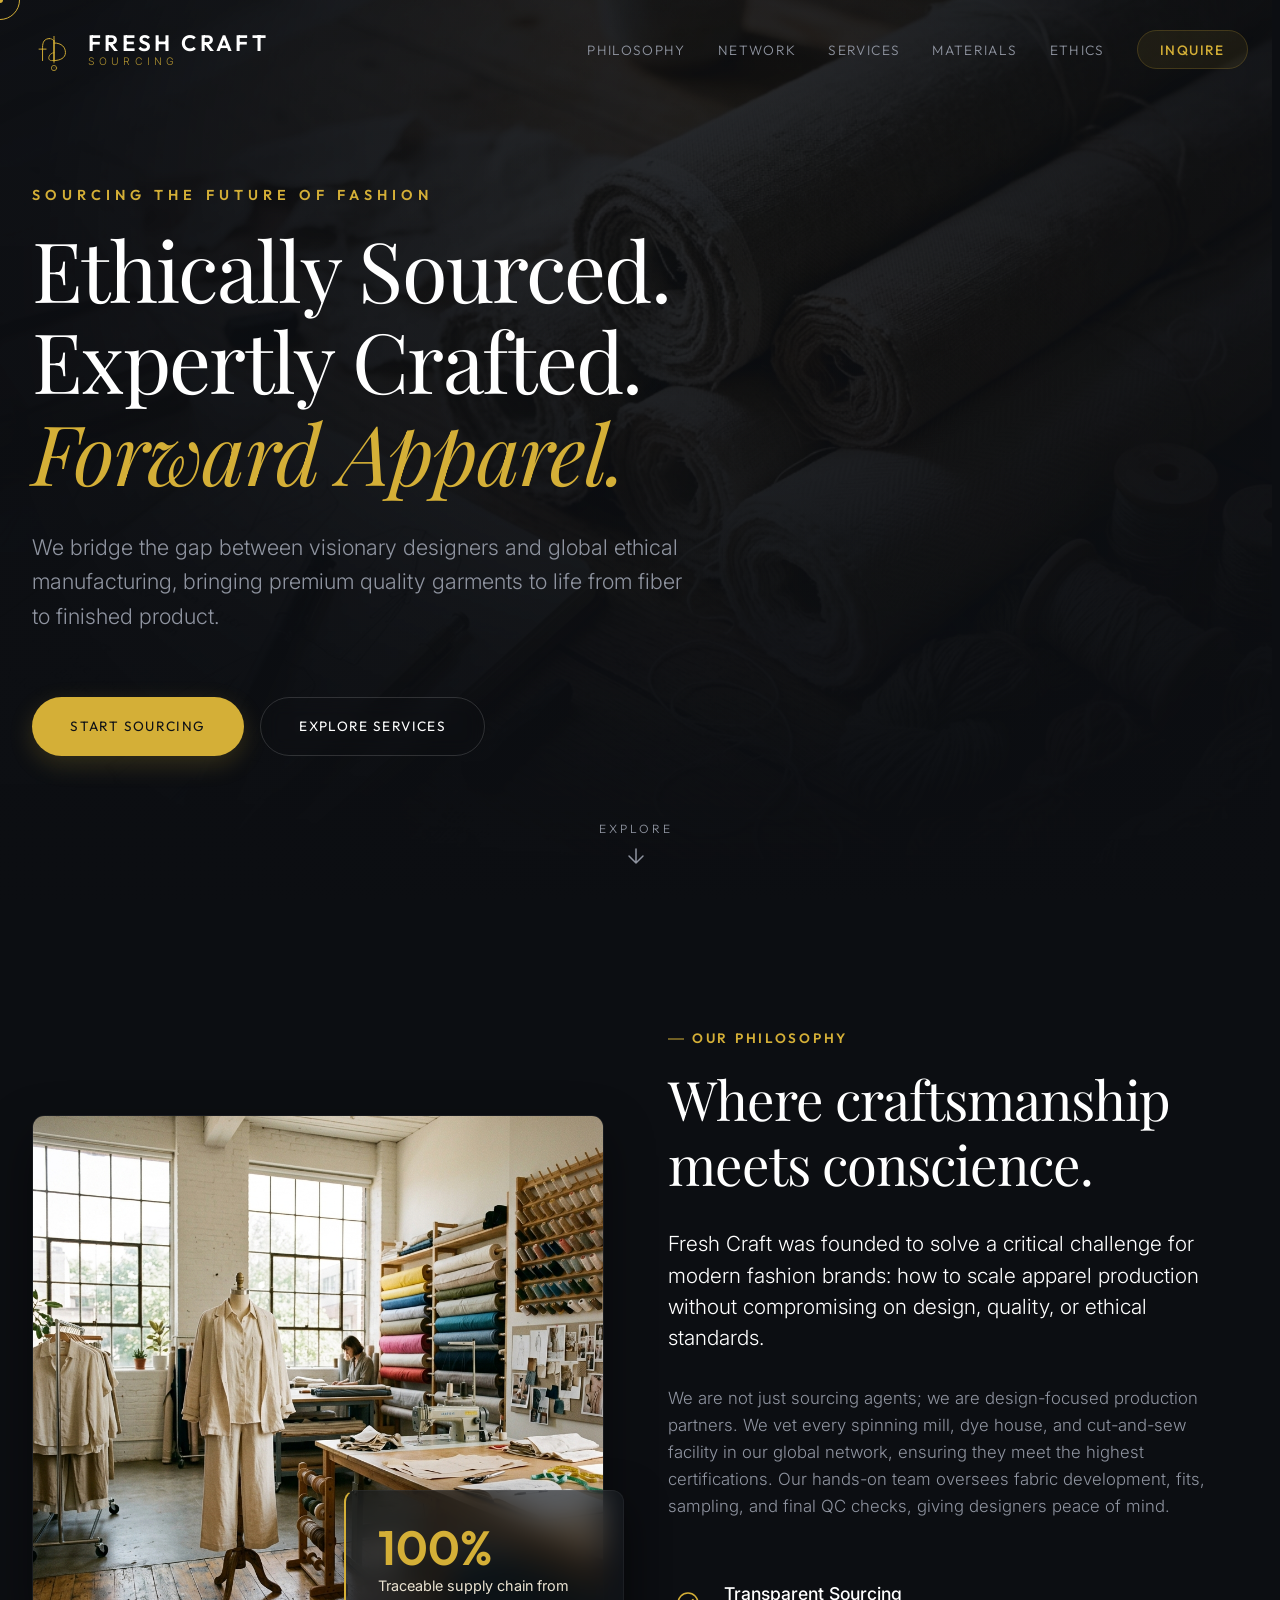
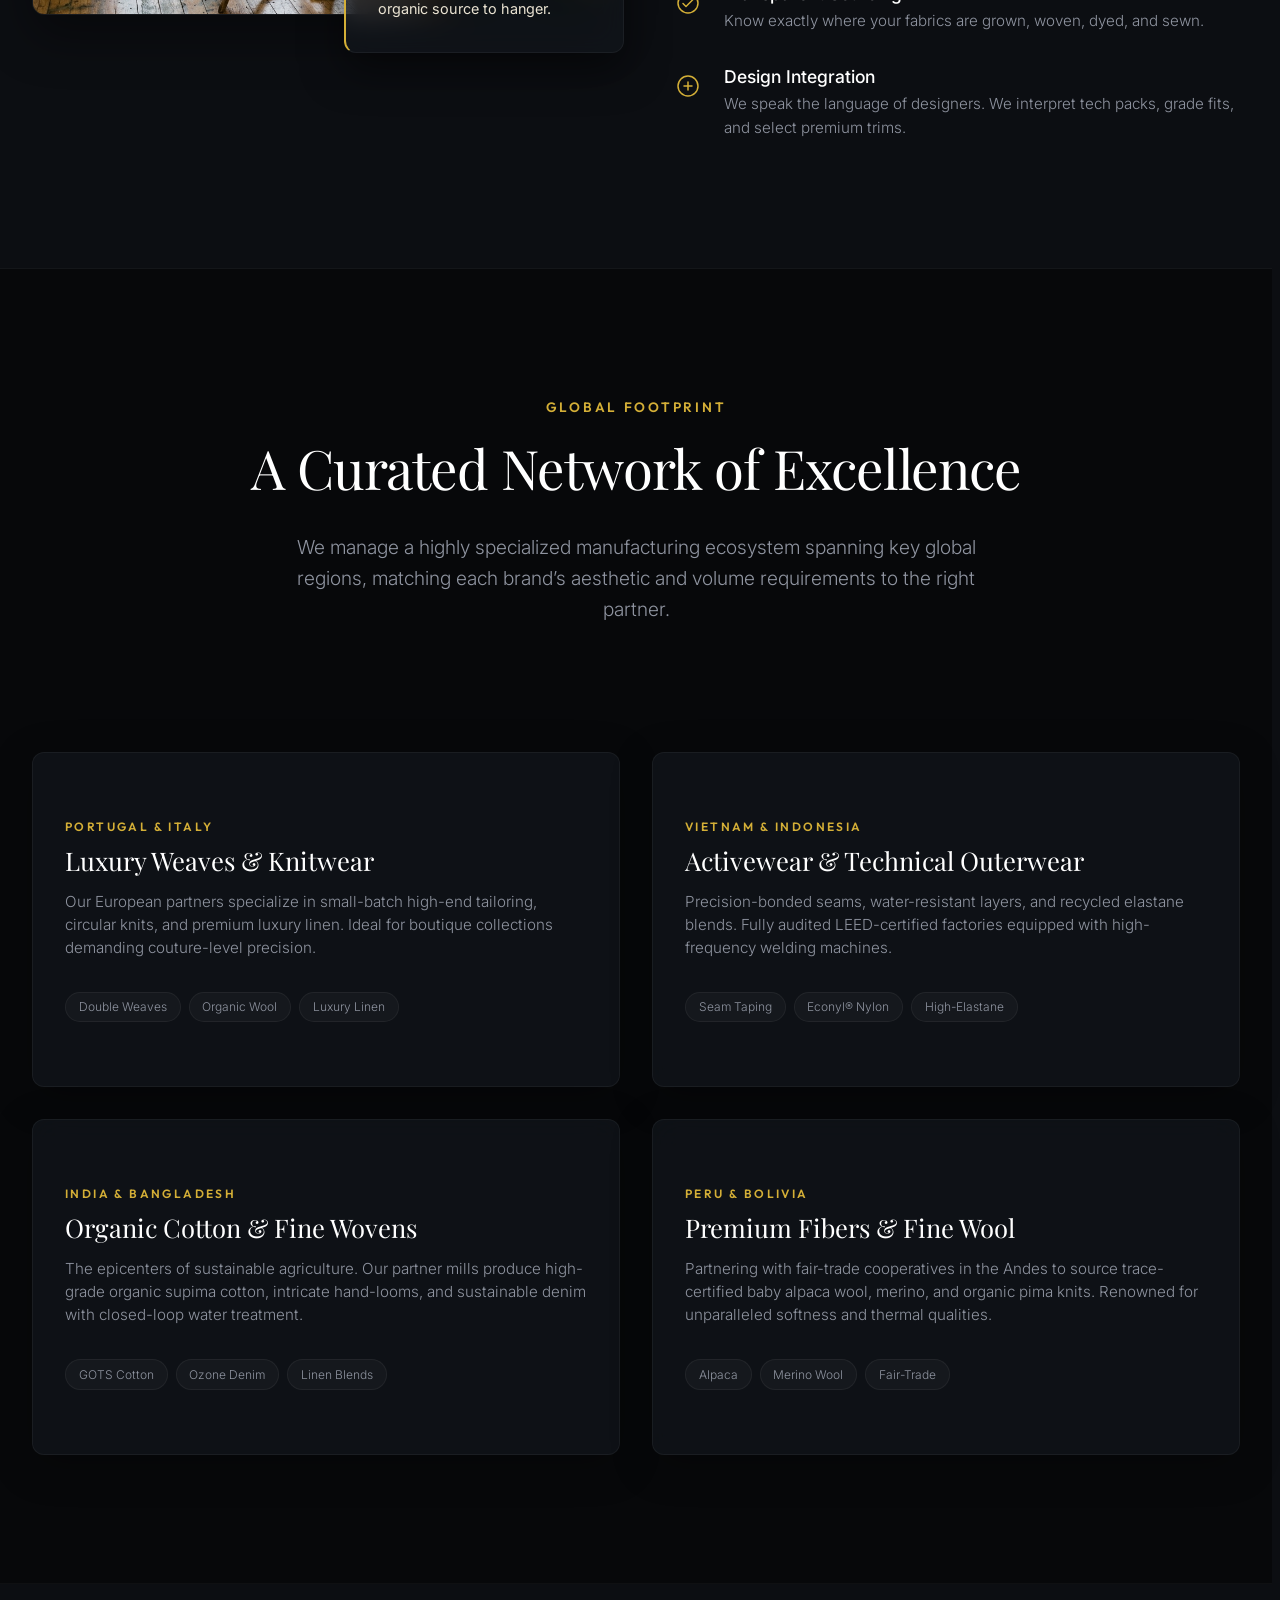
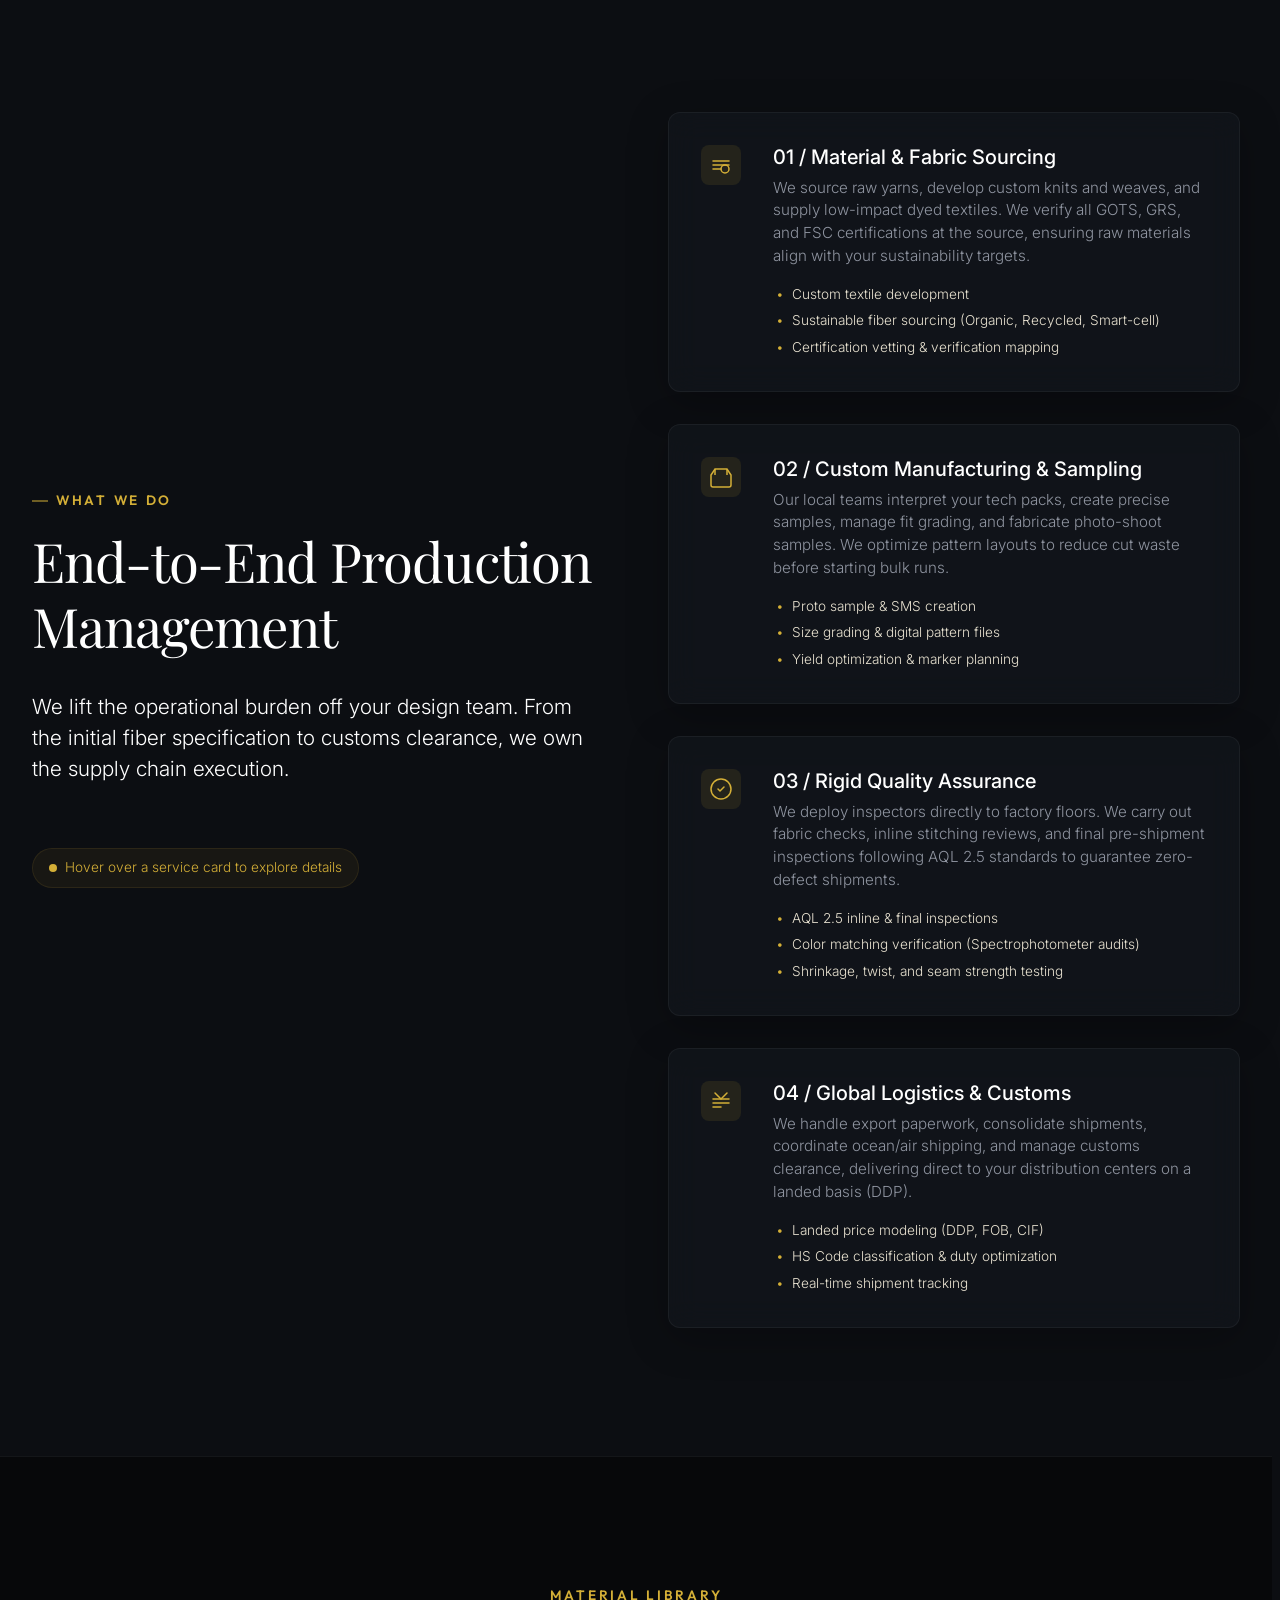
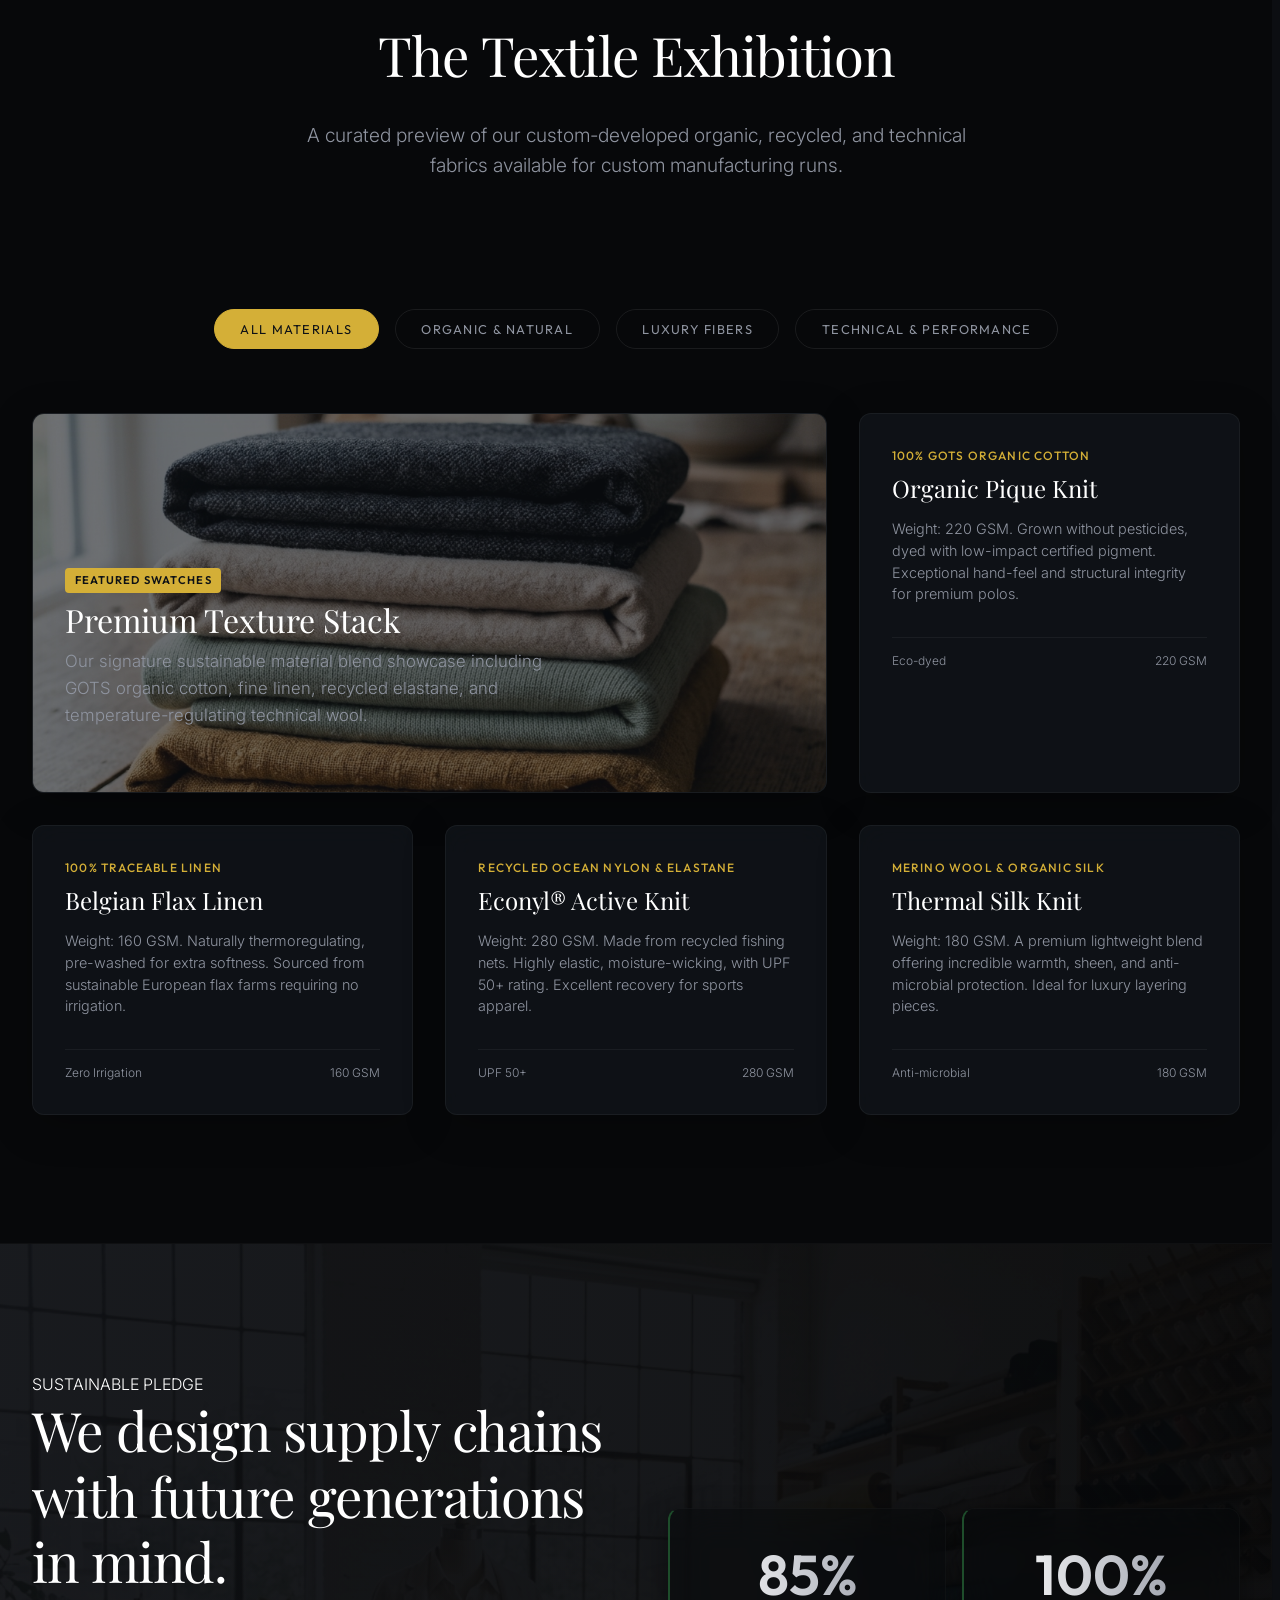
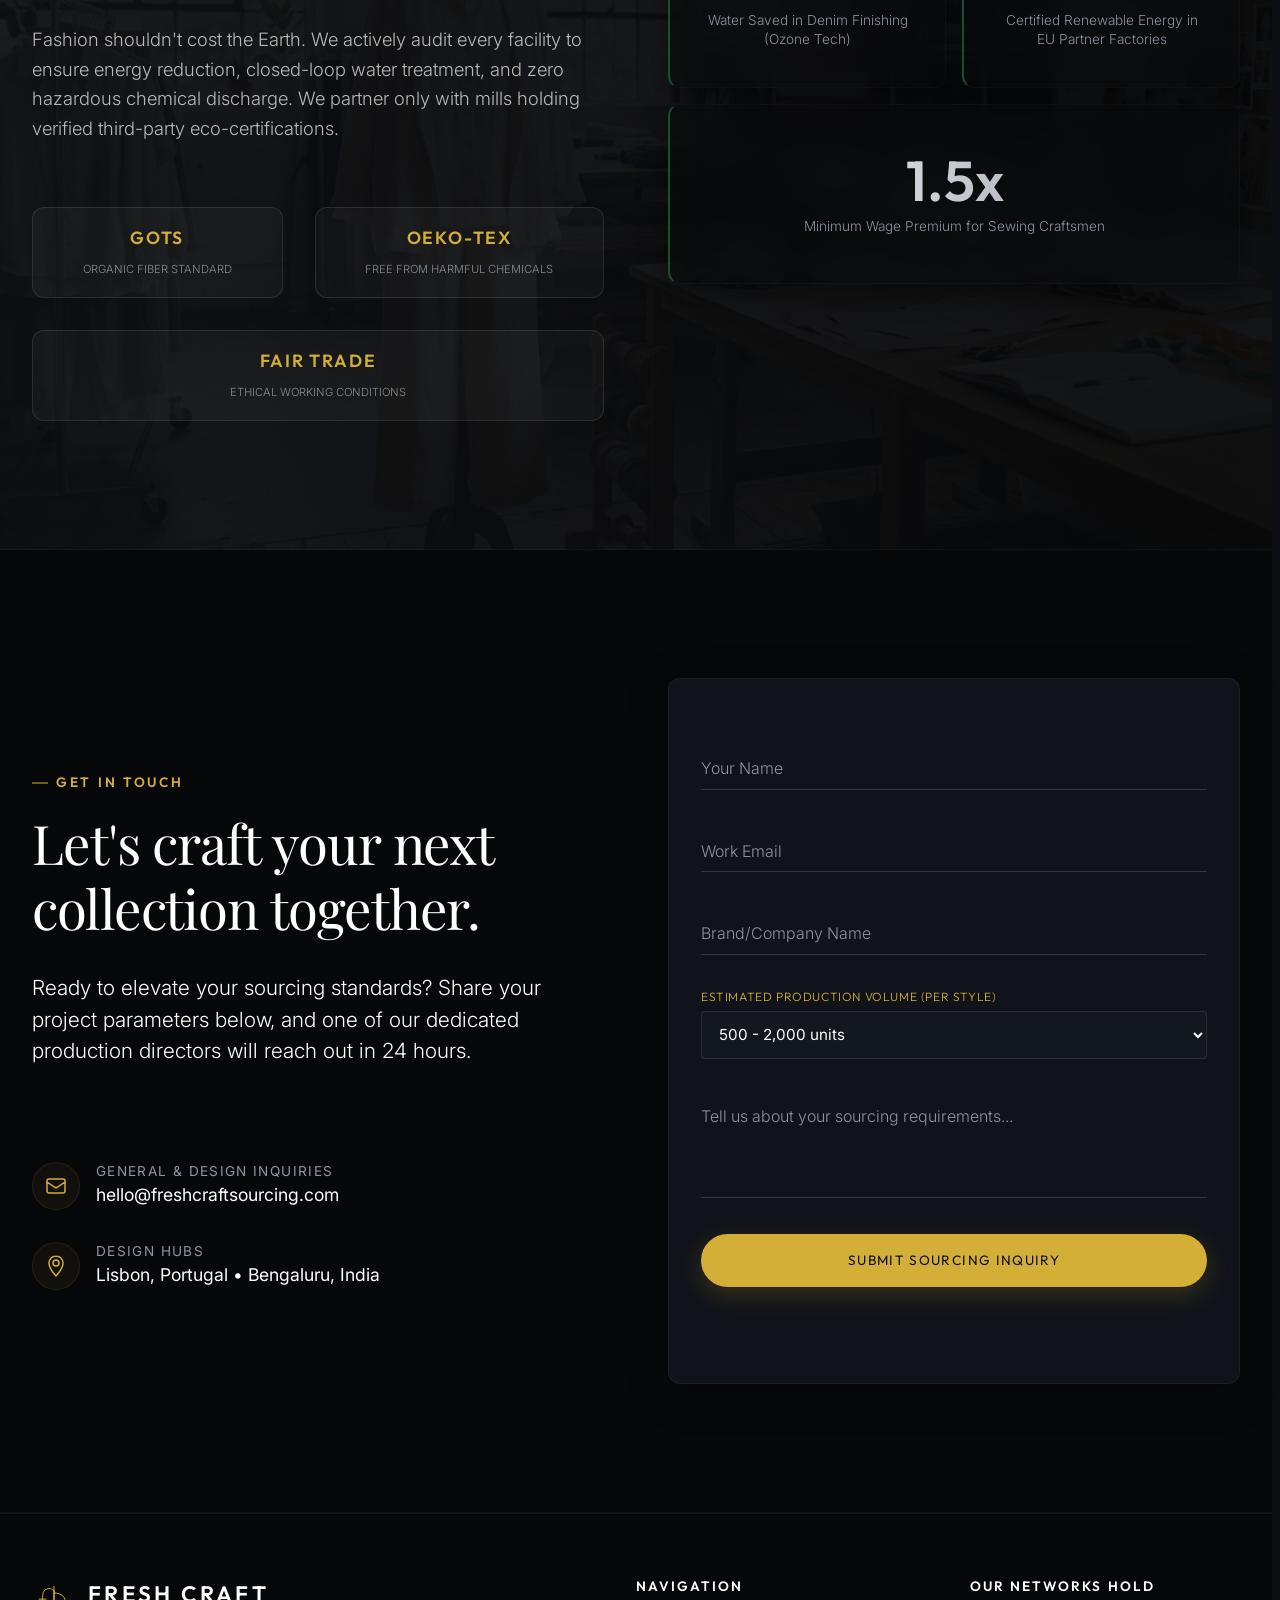
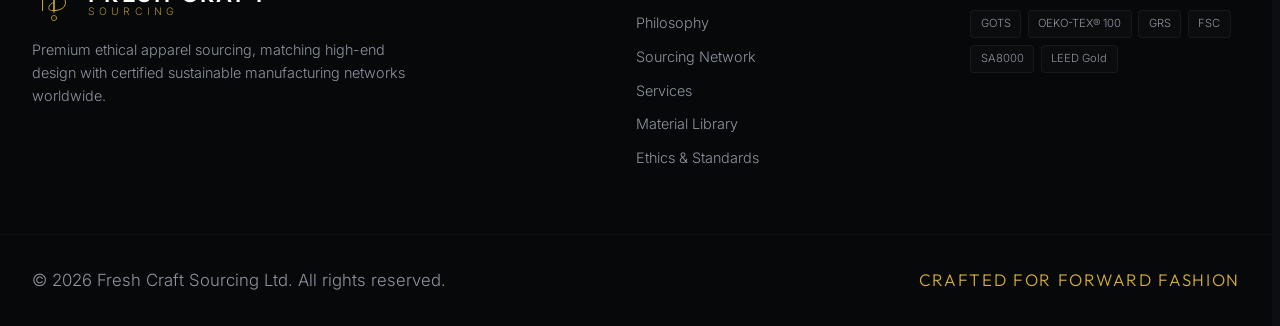
==== commit 76f1a2f4: "feat: replace text-only logo with animated SVG icon and update header/footer styles" ====
--- a/index.html
+++ b/index.html
@@ -30,8 +30,27 @@
   <header id="main-header">
     <div class="header-container">
       <a href="#" class="logo" id="logo-link">
-        <span class="logo-text">FRESH CRAFT</span>
-        <span class="logo-subtext">SOURCING</span>
+        <div class="logo-icon-wrapper">
+          <svg class="logo-svg" xmlns="http://www.w3.org/2000/svg" viewBox="0 0 100 100" aria-hidden="true">
+            <g class="logo-mark" fill="none" stroke="currentColor" stroke-width="1.8" stroke-linecap="round" stroke-linejoin="round">
+              <path class="thread-f" d="M 40,24 C 28,24 24,32 24,44 L 24,74" stroke-width="2.2" />
+              <path class="thread-f-cross" d="M 16,48 L 32,48" stroke-width="2.2" />
+              <path class="thread-c" d="M 50,34 C 68,34 76,44 76,56 C 76,68 64,74 50,74" stroke-width="2.2" />
+              <path class="thread-weave-1" d="M 40,24 C 44,24 48,26 50,30" />
+              <path class="thread-weave-2" d="M 50,56 C 44,56 38,62 38,68 C 38,72 41,74 44,74 L 50,74" />
+              <path class="needle" d="M 48.2,22 L 48.2,74 L 50,82 L 51.8,74 L 51.8,22 C 51.8,17 48.2,17 48.2,22 Z M 49.3,20.5 L 49.3,27.5 C 49.3,28 50.7,28 50.7,27.5 L 50.7,20.5 C 50.7,20 49.3,20 49.3,20.5 Z" fill="currentColor" fill-rule="evenodd" stroke="none" />
+              <circle class="button-rim" cx="50" cy="91" r="6" stroke-width="1.6" fill="none" />
+              <circle class="button-hole" cx="48" cy="89" r="0.6" fill="currentColor" stroke="none" />
+              <circle class="button-hole" cx="52" cy="89" r="0.6" fill="currentColor" stroke="none" />
+              <circle class="button-hole" cx="48" cy="93" r="0.6" fill="currentColor" stroke="none" />
+              <circle class="button-hole" cx="52" cy="93" r="0.6" fill="currentColor" stroke="none" />
+            </g>
+          </svg>
+        </div>
+        <div class="logo-text-wrapper">
+          <span class="logo-text">FRESH CRAFT</span>
+          <span class="logo-subtext">SOURCING</span>
+        </div>
       </a>
       
       <!-- Desktop Nav -->
@@ -549,8 +568,27 @@
     <div class="container footer-grid">
       <div class="footer-brand">
         <a href="#" class="logo">
-          <span class="logo-text">FRESH CRAFT</span>
-          <span class="logo-subtext">SOURCING</span>
+          <div class="logo-icon-wrapper">
+            <svg class="logo-svg" xmlns="http://www.w3.org/2000/svg" viewBox="0 0 100 100" aria-hidden="true">
+              <g class="logo-mark" fill="none" stroke="currentColor" stroke-width="1.8" stroke-linecap="round" stroke-linejoin="round">
+                <path class="thread-f" d="M 40,24 C 28,24 24,32 24,44 L 24,74" stroke-width="2.2" />
+                <path class="thread-f-cross" d="M 16,48 L 32,48" stroke-width="2.2" />
+                <path class="thread-c" d="M 50,34 C 68,34 76,44 76,56 C 76,68 64,74 50,74" stroke-width="2.2" />
+                <path class="thread-weave-1" d="M 40,24 C 44,24 48,26 50,30" />
+                <path class="thread-weave-2" d="M 50,56 C 44,56 38,62 38,68 C 38,72 41,74 44,74 L 50,74" />
+                <path class="needle" d="M 48.2,22 L 48.2,74 L 50,82 L 51.8,74 L 51.8,22 C 51.8,17 48.2,17 48.2,22 Z M 49.3,20.5 L 49.3,27.5 C 49.3,28 50.7,28 50.7,27.5 L 50.7,20.5 C 50.7,20 49.3,20 49.3,20.5 Z" fill="currentColor" fill-rule="evenodd" stroke="none" />
+                <circle class="button-rim" cx="50" cy="91" r="6" stroke-width="1.6" fill="none" />
+                <circle class="button-hole" cx="48" cy="89" r="0.6" fill="currentColor" stroke="none" />
+                <circle class="button-hole" cx="52" cy="89" r="0.6" fill="currentColor" stroke="none" />
+                <circle class="button-hole" cx="48" cy="93" r="0.6" fill="currentColor" stroke="none" />
+                <circle class="button-hole" cx="52" cy="93" r="0.6" fill="currentColor" stroke="none" />
+              </g>
+            </svg>
+          </div>
+          <div class="logo-text-wrapper">
+            <span class="logo-text">FRESH CRAFT</span>
+            <span class="logo-subtext">SOURCING</span>
+          </div>
         </a>
         <p>Premium ethical apparel sourcing, matching high-end design with certified sustainable manufacturing networks worldwide.</p>
       </div>
--- a/styles.css
+++ b/styles.css
@@ -325,16 +325,79 @@
 
 .logo {
   display: flex;
-  flex-direction: column;
+  align-items: center;
+  gap: 12px;
   line-height: 1;
+  text-decoration: none;
+  group: logo-group; /* For nested hover effects if supported */
+}
+
+.logo-icon-wrapper {
+  width: 44px;
+  height: 44px;
+  display: flex;
+  align-items: center;
+  justify-content: center;
+  color: var(--color-primary);
+  transition: transform 0.6s cubic-bezier(0.16, 1, 0.3, 1);
+}
+
+.logo-svg {
+  width: 100%;
+  height: 100%;
+  overflow: visible;
+}
+
+/* SVG Path Micro-Animations */
+.logo-svg .thread-f,
+.logo-svg .thread-f-cross,
+.logo-svg .thread-c,
+.logo-svg .thread-weave-1,
+.logo-svg .thread-weave-2 {
+  transition: stroke-dashoffset 0.8s ease, stroke 0.3s ease;
+}
+
+.logo-svg .needle {
+  transition: fill 0.3s ease, transform 0.5s ease;
+  transform-origin: center;
+}
+
+.logo-svg .button-rim,
+.logo-svg .button-hole {
+  transition: transform 0.5s cubic-bezier(0.34, 1.56, 0.64, 1);
+  transform-origin: 50px 91px;
+}
+
+/* Hover States */
+.logo:hover .logo-icon-wrapper {
+  transform: scale(1.05);
+}
+
+.logo:hover .logo-svg .needle {
+  fill: var(--color-white);
+  transform: translateY(-2px);
+}
+
+.logo:hover .logo-svg .button-rim {
+  transform: rotate(15deg);
+}
+
+.logo-text-wrapper {
+  display: flex;
+  flex-direction: column;
 }
 
 .logo-text {
   font-family: var(--font-display);
-  font-size: 1.5rem;
+  font-size: 1.4rem;
   font-weight: 600;
   letter-spacing: 0.15em;
   color: var(--color-white);
+  transition: color 0.3s ease;
+}
+
+.logo:hover .logo-text {
+  color: var(--color-primary);
 }
 
 .logo-subtext {
@@ -343,6 +406,12 @@
   letter-spacing: 0.4em;
   color: var(--color-primary);
   margin-top: 2px;
+  opacity: 0.8;
+  transition: opacity 0.3s ease;
+}
+
+.logo:hover .logo-subtext {
+  opacity: 1;
 }
 
 .desktop-nav ul {
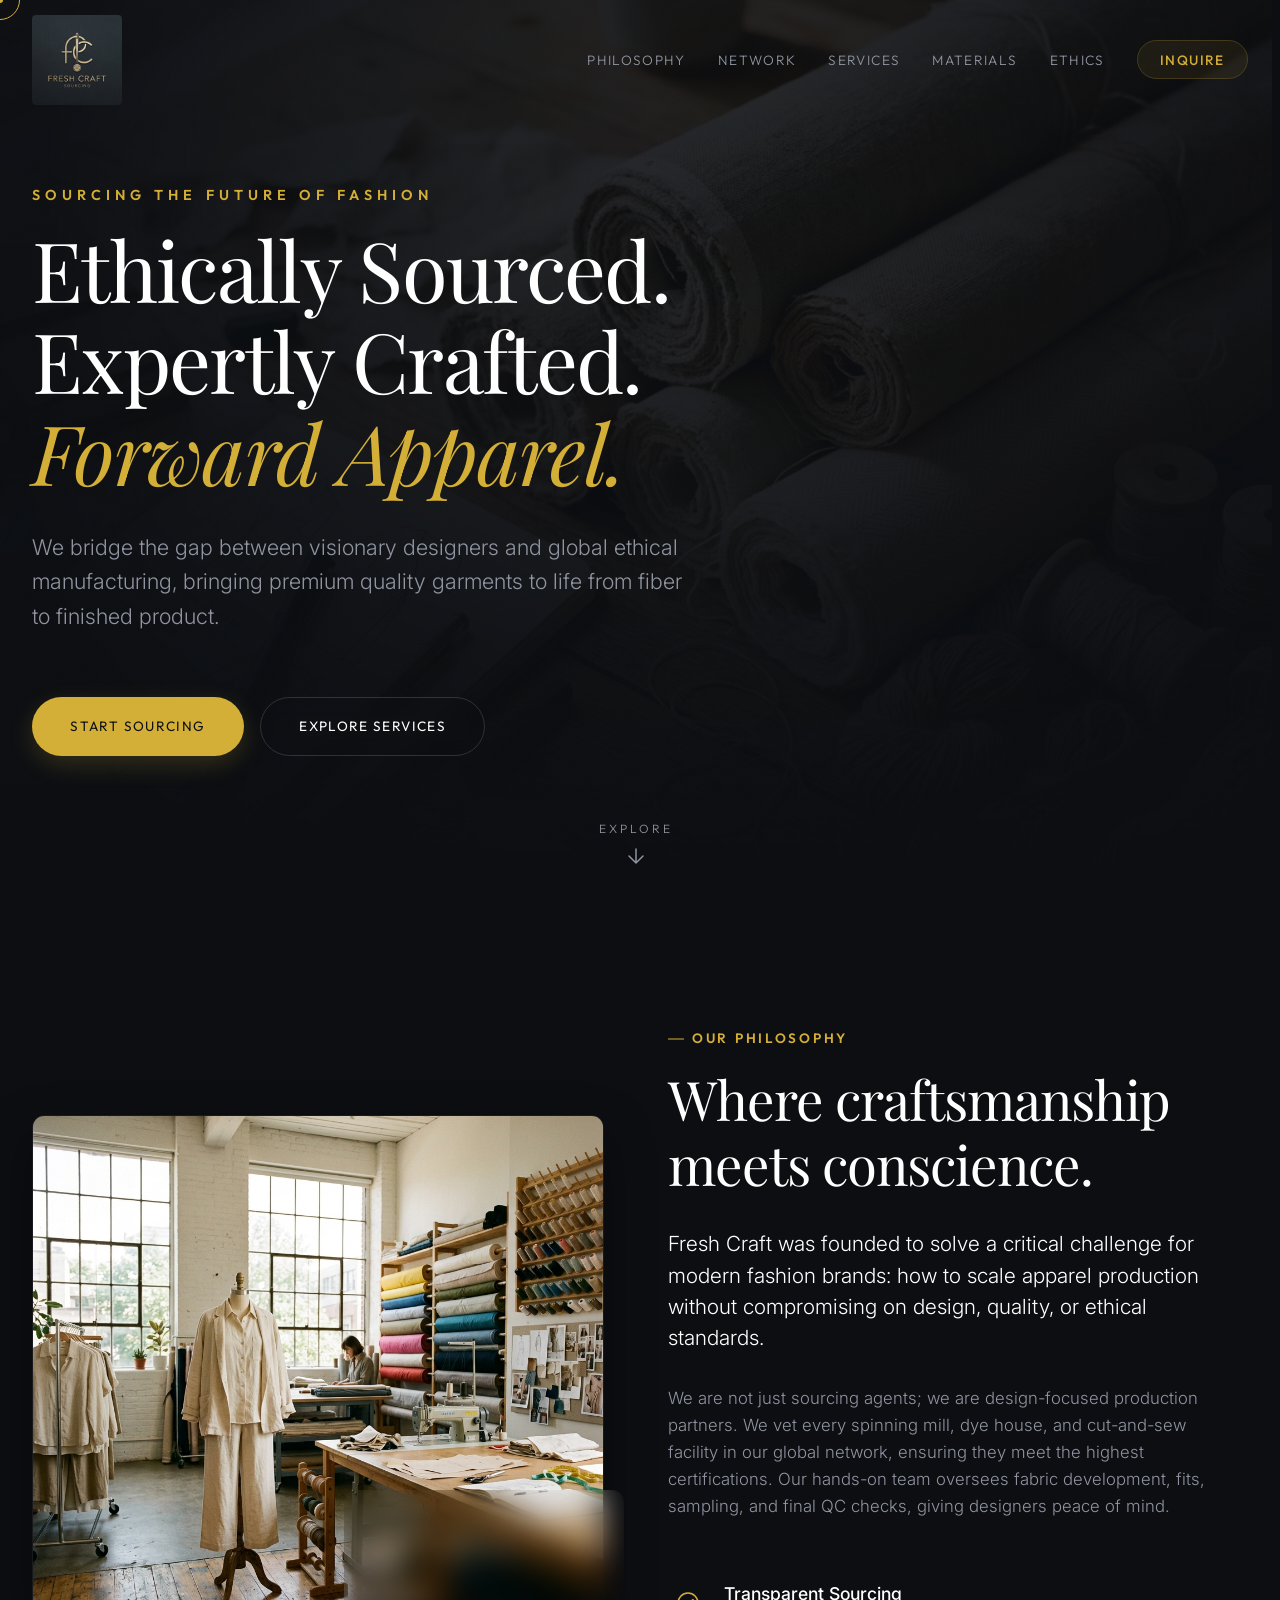
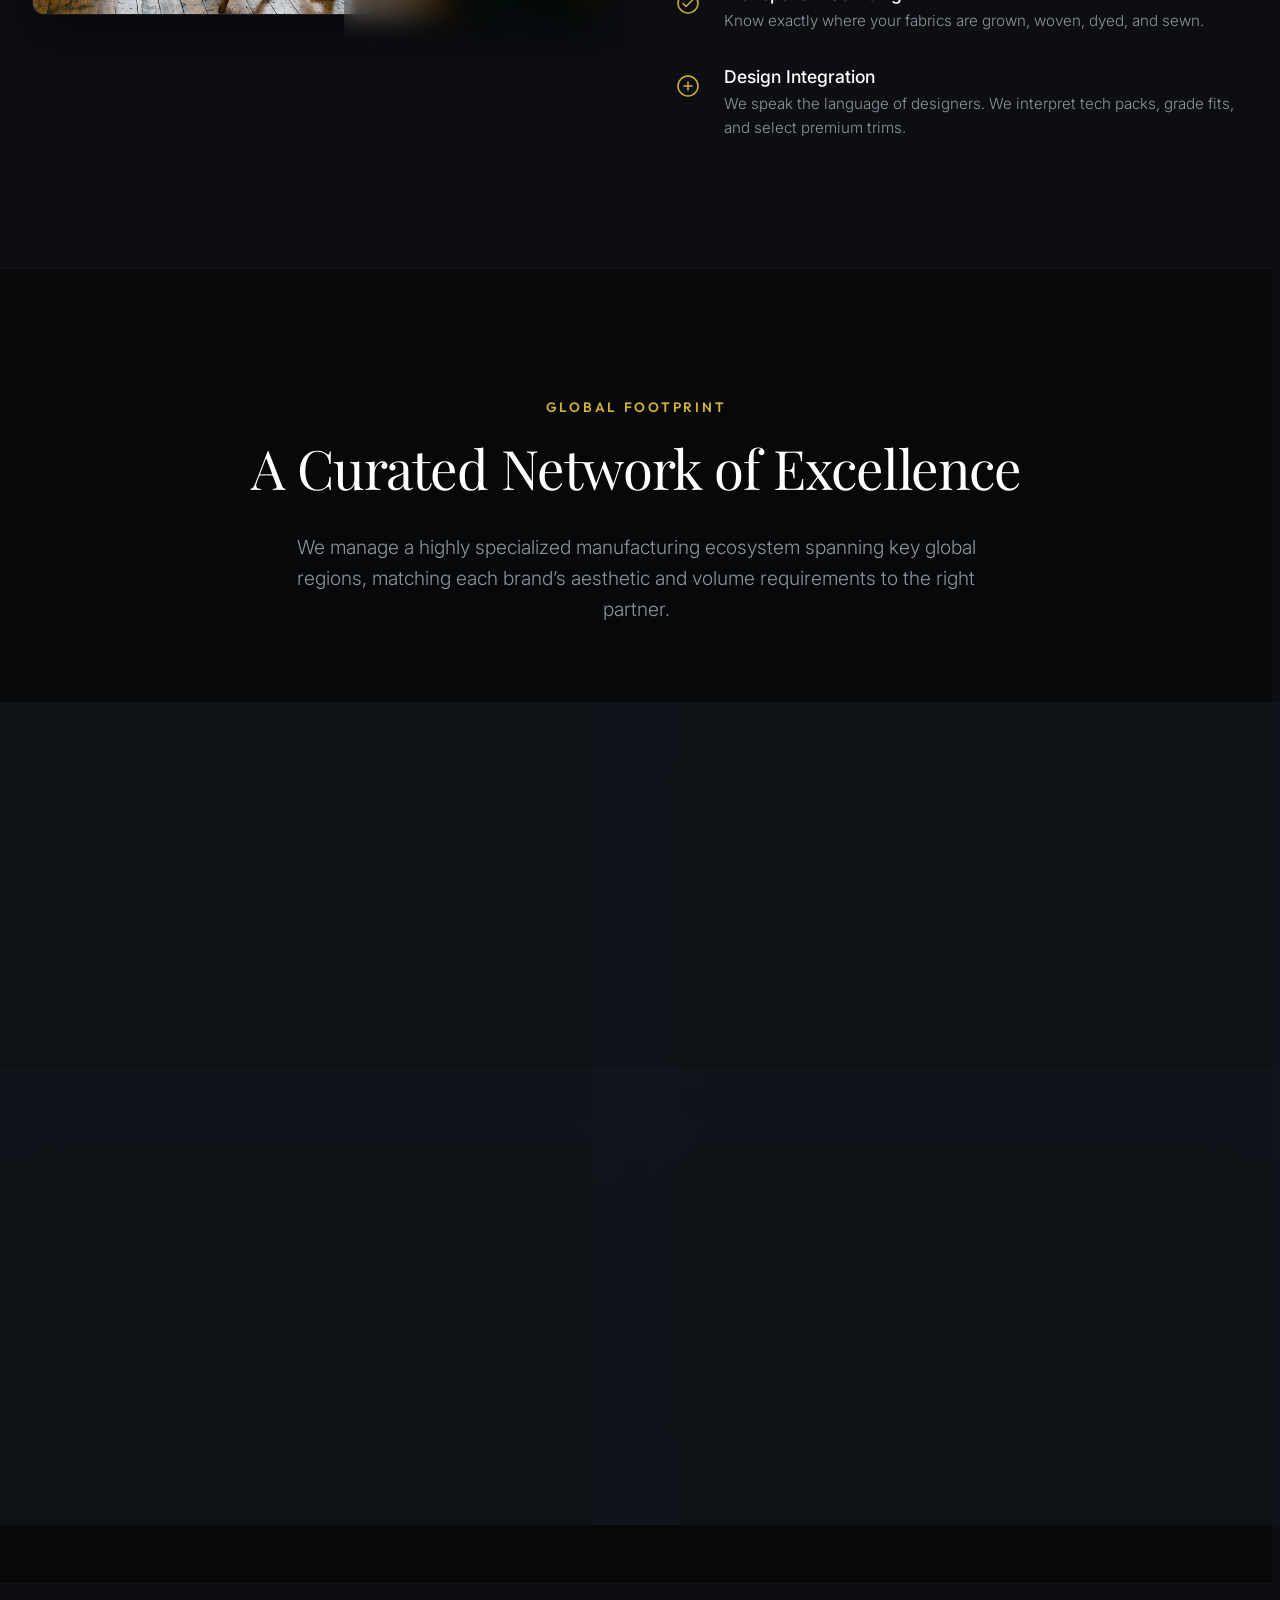
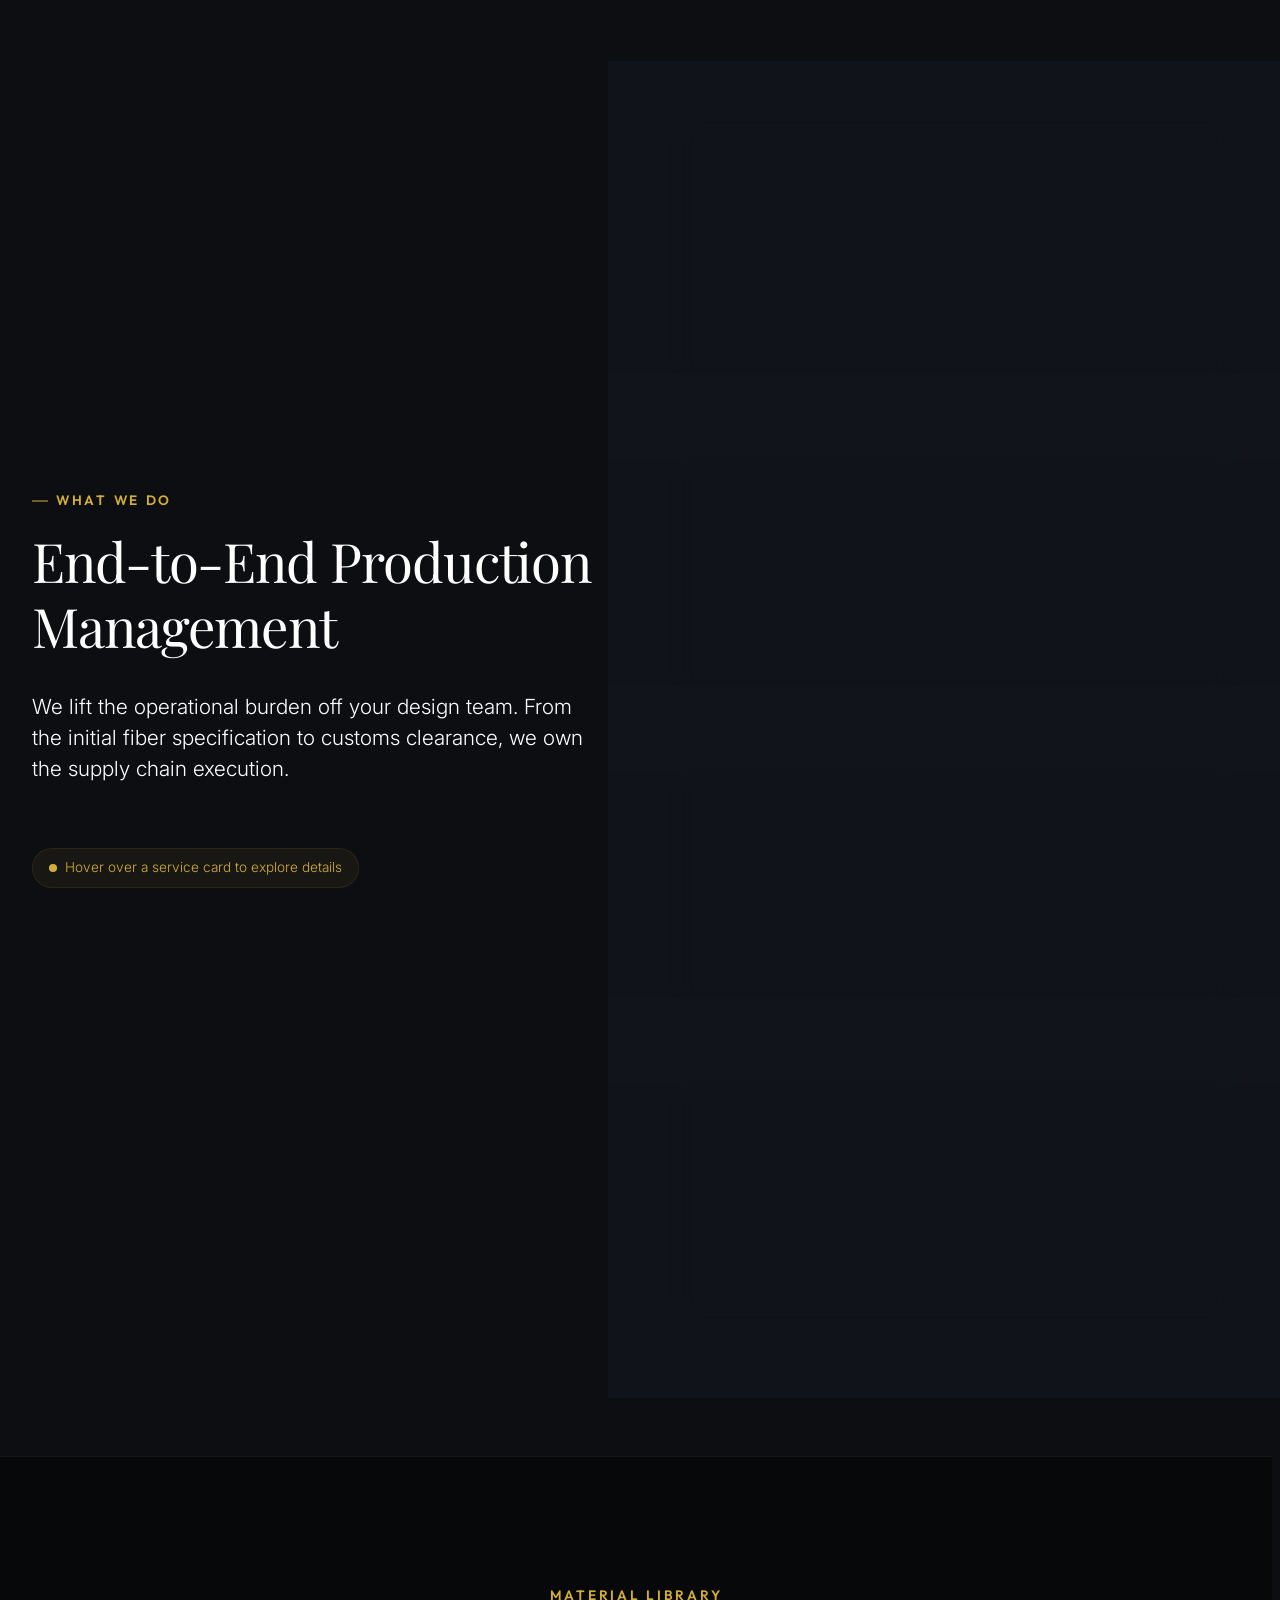
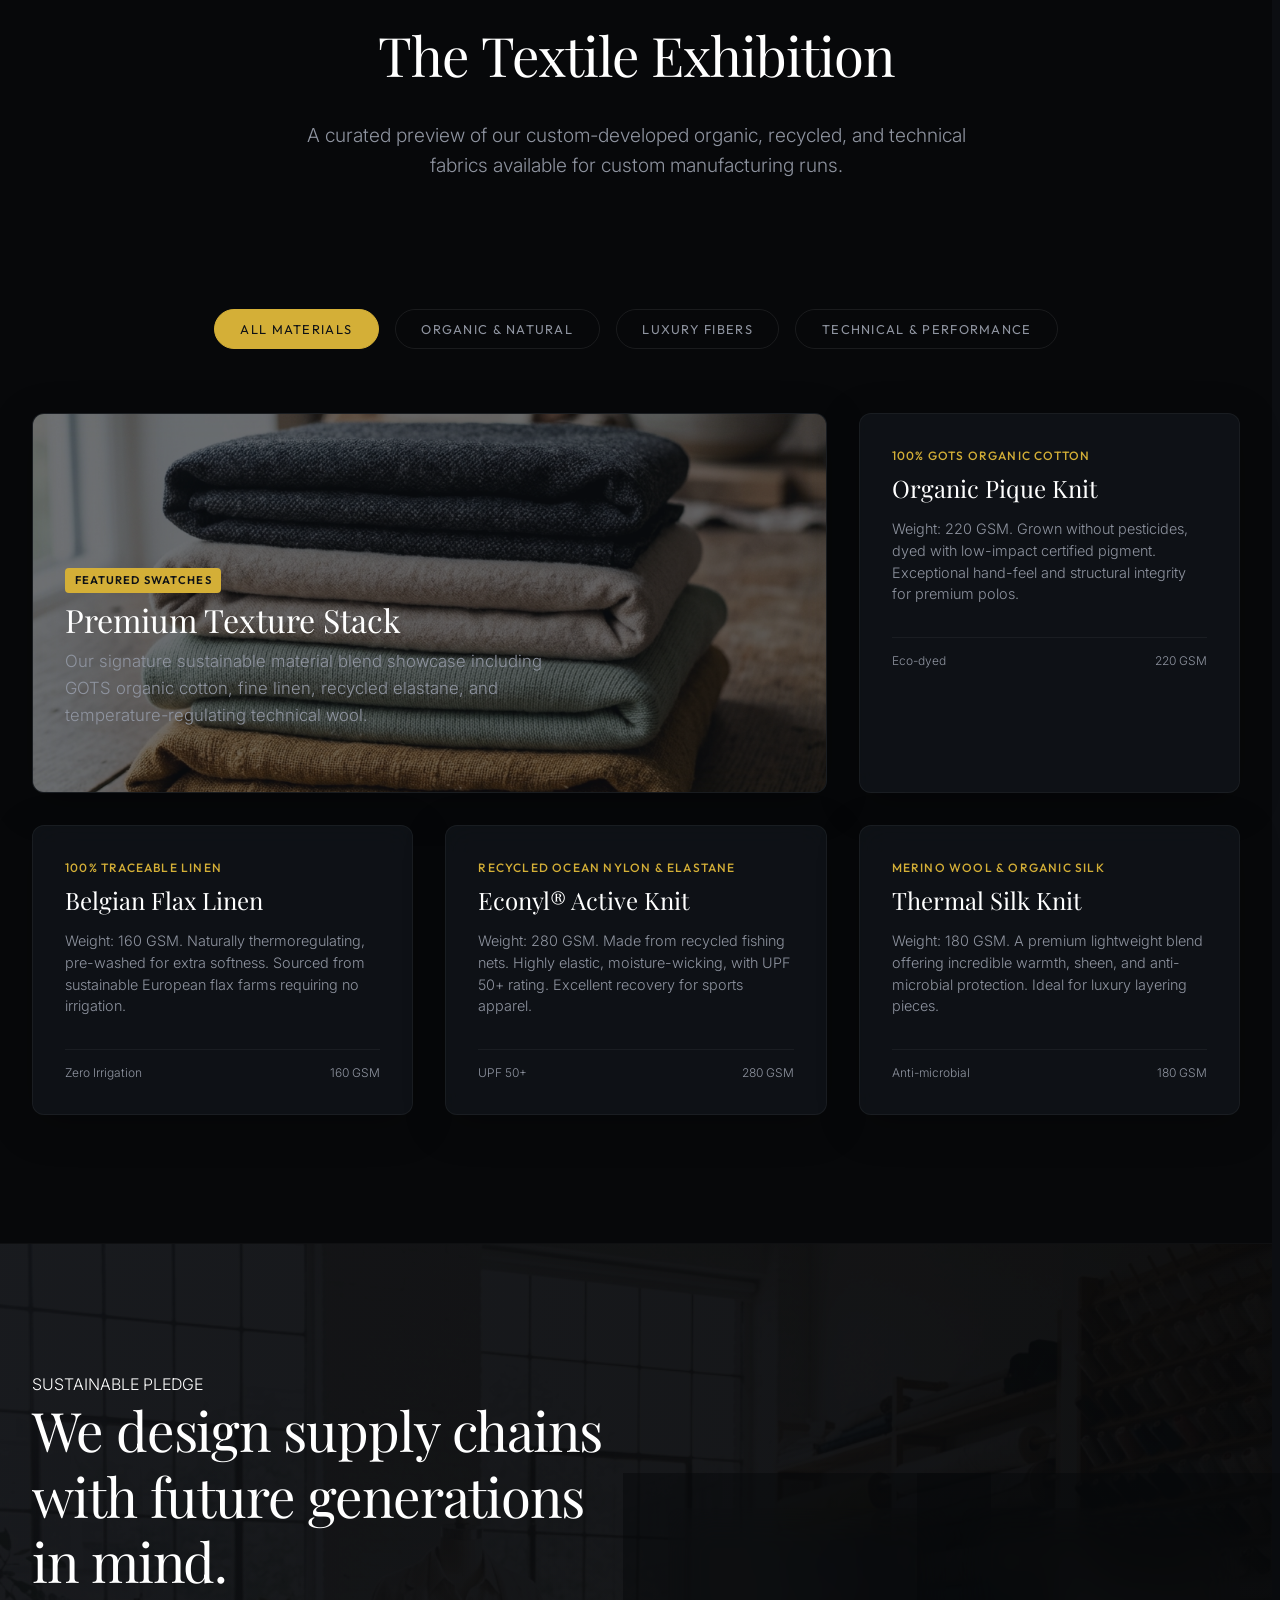
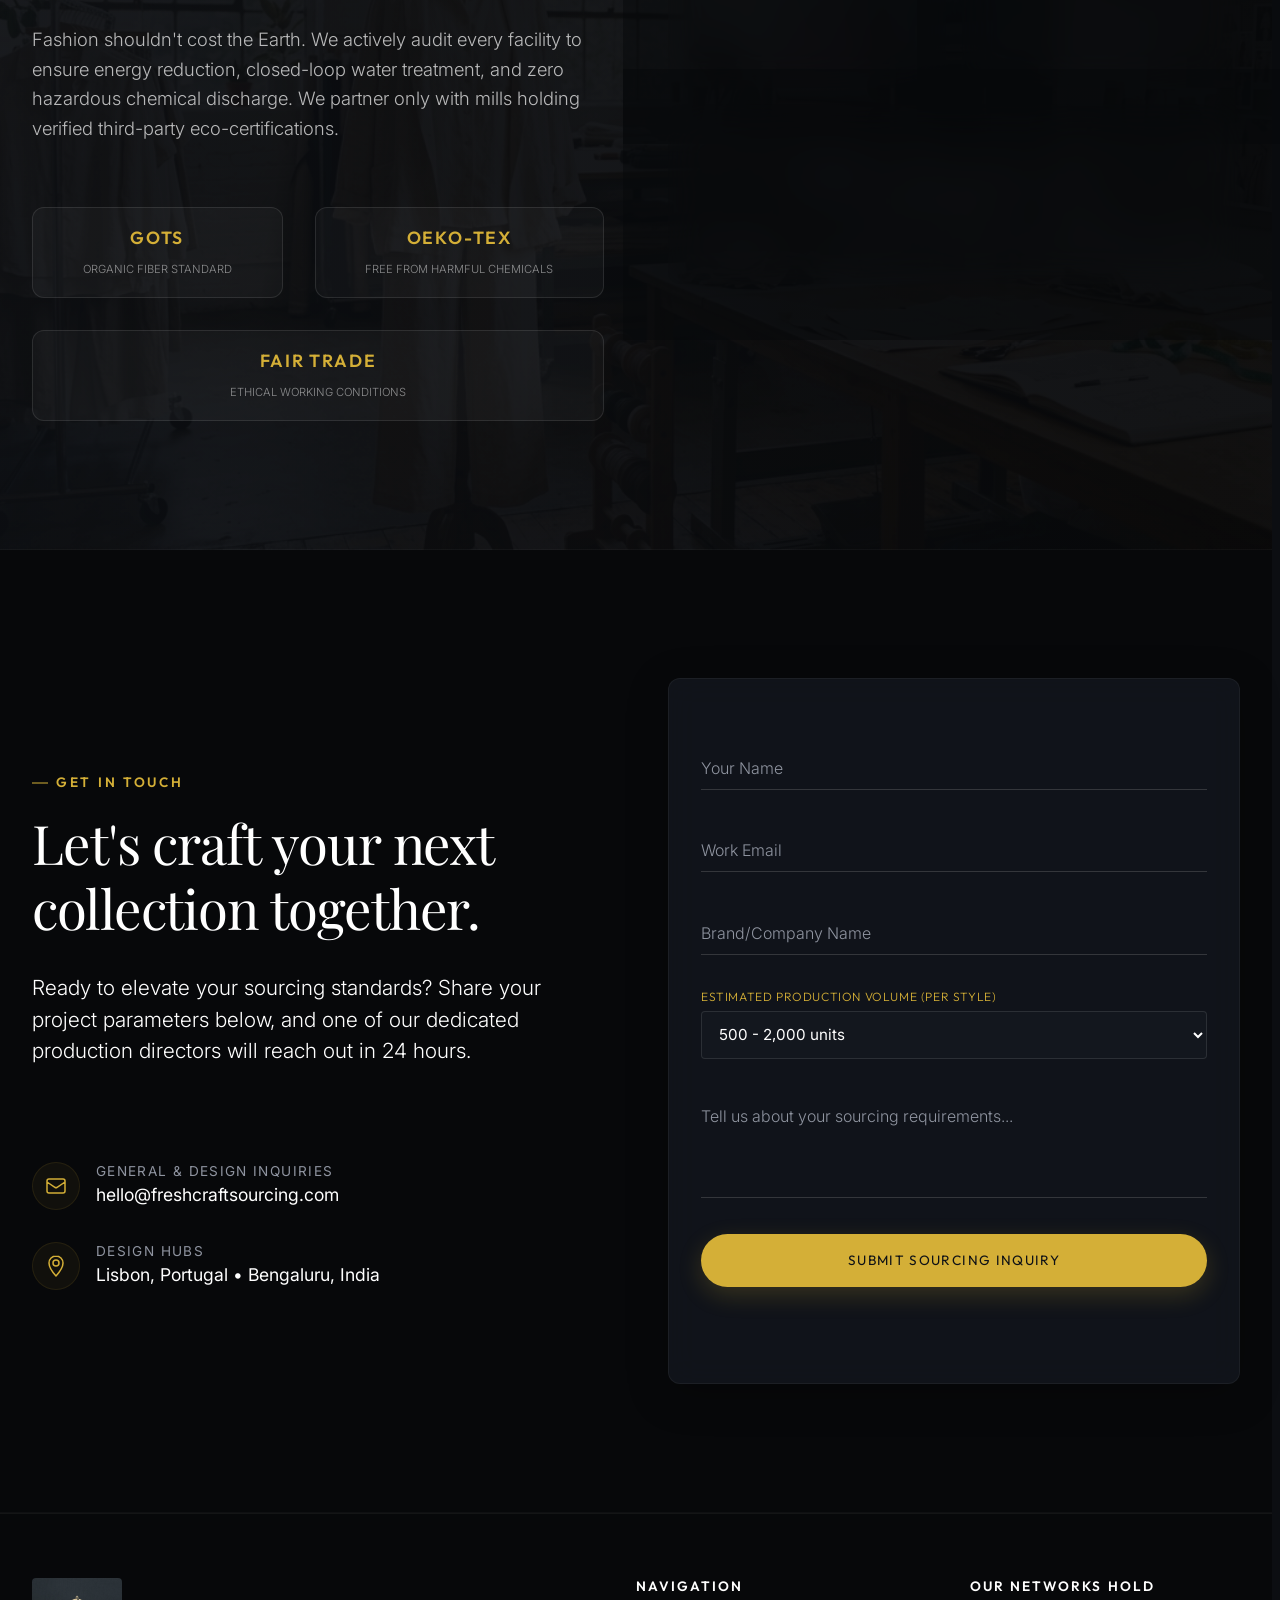
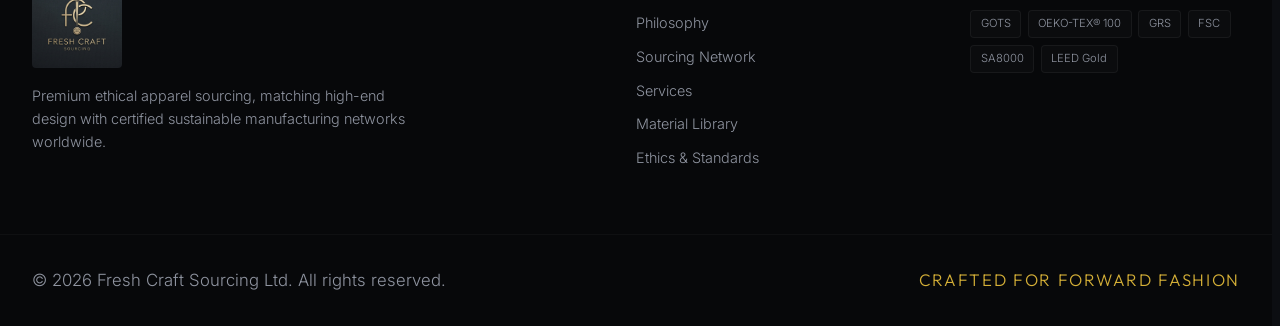
==== commit d0c56db1: "feat: replace SVG logo implementation with static image file and updated styling" ====
--- a/index.html
+++ b/index.html
@@ -30,27 +30,7 @@
   <header id="main-header">
     <div class="header-container">
       <a href="#" class="logo" id="logo-link">
-        <div class="logo-icon-wrapper">
-          <svg class="logo-svg" xmlns="http://www.w3.org/2000/svg" viewBox="0 0 100 100" aria-hidden="true">
-            <g class="logo-mark" fill="none" stroke="currentColor" stroke-width="1.8" stroke-linecap="round" stroke-linejoin="round">
-              <path class="thread-f" d="M 40,24 C 28,24 24,32 24,44 L 24,74" stroke-width="2.2" />
-              <path class="thread-f-cross" d="M 16,48 L 32,48" stroke-width="2.2" />
-              <path class="thread-c" d="M 50,34 C 68,34 76,44 76,56 C 76,68 64,74 50,74" stroke-width="2.2" />
-              <path class="thread-weave-1" d="M 40,24 C 44,24 48,26 50,30" />
-              <path class="thread-weave-2" d="M 50,56 C 44,56 38,62 38,68 C 38,72 41,74 44,74 L 50,74" />
-              <path class="needle" d="M 48.2,22 L 48.2,74 L 50,82 L 51.8,74 L 51.8,22 C 51.8,17 48.2,17 48.2,22 Z M 49.3,20.5 L 49.3,27.5 C 49.3,28 50.7,28 50.7,27.5 L 50.7,20.5 C 50.7,20 49.3,20 49.3,20.5 Z" fill="currentColor" fill-rule="evenodd" stroke="none" />
-              <circle class="button-rim" cx="50" cy="91" r="6" stroke-width="1.6" fill="none" />
-              <circle class="button-hole" cx="48" cy="89" r="0.6" fill="currentColor" stroke="none" />
-              <circle class="button-hole" cx="52" cy="89" r="0.6" fill="currentColor" stroke="none" />
-              <circle class="button-hole" cx="48" cy="93" r="0.6" fill="currentColor" stroke="none" />
-              <circle class="button-hole" cx="52" cy="93" r="0.6" fill="currentColor" stroke="none" />
-            </g>
-          </svg>
-        </div>
-        <div class="logo-text-wrapper">
-          <span class="logo-text">FRESH CRAFT</span>
-          <span class="logo-subtext">SOURCING</span>
-        </div>
+        <img src="assets/images/refined-logo.png" alt="Fresh Craft Sourcing" class="logo-img">
       </a>
       
       <!-- Desktop Nav -->
@@ -568,27 +548,7 @@
     <div class="container footer-grid">
       <div class="footer-brand">
         <a href="#" class="logo">
-          <div class="logo-icon-wrapper">
-            <svg class="logo-svg" xmlns="http://www.w3.org/2000/svg" viewBox="0 0 100 100" aria-hidden="true">
-              <g class="logo-mark" fill="none" stroke="currentColor" stroke-width="1.8" stroke-linecap="round" stroke-linejoin="round">
-                <path class="thread-f" d="M 40,24 C 28,24 24,32 24,44 L 24,74" stroke-width="2.2" />
-                <path class="thread-f-cross" d="M 16,48 L 32,48" stroke-width="2.2" />
-                <path class="thread-c" d="M 50,34 C 68,34 76,44 76,56 C 76,68 64,74 50,74" stroke-width="2.2" />
-                <path class="thread-weave-1" d="M 40,24 C 44,24 48,26 50,30" />
-                <path class="thread-weave-2" d="M 50,56 C 44,56 38,62 38,68 C 38,72 41,74 44,74 L 50,74" />
-                <path class="needle" d="M 48.2,22 L 48.2,74 L 50,82 L 51.8,74 L 51.8,22 C 51.8,17 48.2,17 48.2,22 Z M 49.3,20.5 L 49.3,27.5 C 49.3,28 50.7,28 50.7,27.5 L 50.7,20.5 C 50.7,20 49.3,20 49.3,20.5 Z" fill="currentColor" fill-rule="evenodd" stroke="none" />
-                <circle class="button-rim" cx="50" cy="91" r="6" stroke-width="1.6" fill="none" />
-                <circle class="button-hole" cx="48" cy="89" r="0.6" fill="currentColor" stroke="none" />
-                <circle class="button-hole" cx="52" cy="89" r="0.6" fill="currentColor" stroke="none" />
-                <circle class="button-hole" cx="48" cy="93" r="0.6" fill="currentColor" stroke="none" />
-                <circle class="button-hole" cx="52" cy="93" r="0.6" fill="currentColor" stroke="none" />
-              </g>
-            </svg>
-          </div>
-          <div class="logo-text-wrapper">
-            <span class="logo-text">FRESH CRAFT</span>
-            <span class="logo-subtext">SOURCING</span>
-          </div>
+          <img src="assets/images/refined-logo.png" alt="Fresh Craft Sourcing" class="logo-img">
         </a>
         <p>Premium ethical apparel sourcing, matching high-end design with certified sustainable manufacturing networks worldwide.</p>
       </div>
--- a/styles.css
+++ b/styles.css
@@ -304,7 +304,7 @@
   top: 0;
   left: 0;
   right: 0;
-  height: 100px; /* Initial Height */
+  height: 120px; /* Initial Height */
   z-index: 1000;
   background: transparent;
   border-bottom: 1px solid rgba(255, 255, 255, 0.0);
@@ -332,86 +332,16 @@
   group: logo-group; /* For nested hover effects if supported */
 }
 
-.logo-icon-wrapper {
-  width: 44px;
-  height: 44px;
-  display: flex;
-  align-items: center;
-  justify-content: center;
-  color: var(--color-primary);
-  transition: transform 0.6s cubic-bezier(0.16, 1, 0.3, 1);
-}
-
-.logo-svg {
-  width: 100%;
-  height: 100%;
-  overflow: visible;
-}
-
-/* SVG Path Micro-Animations */
-.logo-svg .thread-f,
-.logo-svg .thread-f-cross,
-.logo-svg .thread-c,
-.logo-svg .thread-weave-1,
-.logo-svg .thread-weave-2 {
-  transition: stroke-dashoffset 0.8s ease, stroke 0.3s ease;
-}
-
-.logo-svg .needle {
-  transition: fill 0.3s ease, transform 0.5s ease;
-  transform-origin: center;
-}
-
-.logo-svg .button-rim,
-.logo-svg .button-hole {
-  transition: transform 0.5s cubic-bezier(0.34, 1.56, 0.64, 1);
-  transform-origin: 50px 91px;
-}
-
-/* Hover States */
-.logo:hover .logo-icon-wrapper {
-  transform: scale(1.05);
-}
-
-.logo:hover .logo-svg .needle {
-  fill: var(--color-white);
-  transform: translateY(-2px);
-}
-
-.logo:hover .logo-svg .button-rim {
-  transform: rotate(15deg);
-}
-
-.logo-text-wrapper {
-  display: flex;
-  flex-direction: column;
-}
-
-.logo-text {
-  font-family: var(--font-display);
-  font-size: 1.4rem;
-  font-weight: 600;
-  letter-spacing: 0.15em;
-  color: var(--color-white);
-  transition: color 0.3s ease;
-}
-
-.logo:hover .logo-text {
-  color: var(--color-primary);
-}
-
-.logo-subtext {
-  font-family: var(--font-sans);
-  font-size: 0.65rem;
-  letter-spacing: 0.4em;
-  color: var(--color-primary);
-  margin-top: 2px;
-  opacity: 0.8;
-  transition: opacity 0.3s ease;
-}
-
-.logo:hover .logo-subtext {
-  opacity: 1;
+.logo-img {
+  height: 90px;
+  width: auto;
+  object-fit: contain;
+  transition: transform 0.6s cubic-bezier(0.16, 1, 0.3, 1), height 0.5s ease;
+  border-radius: 4px;
+}
+
+.logo:hover .logo-img {
+  transform: scale(1.03);
 }
 
 .desktop-nav ul {
@@ -564,10 +494,16 @@
 @supports ((animation-timeline: scroll()) and (animation-range: 0% 100%)) {
   @keyframes shrink {
     to {
-      height: 70px;
+      height: 80px;
       background-color: rgba(12, 14, 18, 0.96);
       border-color: rgba(255, 255, 255, 0.06);
       box-shadow: 0 10px 40px rgba(0, 0, 0, 0.4);
+    }
+  }
+
+  @keyframes shrink-logo-img {
+    to {
+      height: 60px;
     }
   }
 
@@ -577,14 +513,24 @@
     animation-range: 0px 120px;
     border-bottom: 1px solid rgba(255, 255, 255, 0.0);
   }
+
+  header .logo-img {
+    animation: shrink-logo-img auto linear both;
+    animation-timeline: scroll(block root);
+    animation-range: 0px 120px;
+  }
 }
 
 /* Header JS fallback styles (applied via JS class when scroll-driven timeline not supported) */
 header.header-shrunk {
-  height: 70px;
+  height: 80px;
   background-color: rgba(12, 14, 18, 0.96);
   border-color: rgba(255, 255, 255, 0.06);
   box-shadow: 0 10px 40px rgba(0, 0, 0, 0.4);
+}
+
+header.header-shrunk .logo-img {
+  height: 60px;
 }
 
 /* --- Hero Section & Parallax Layout --- */
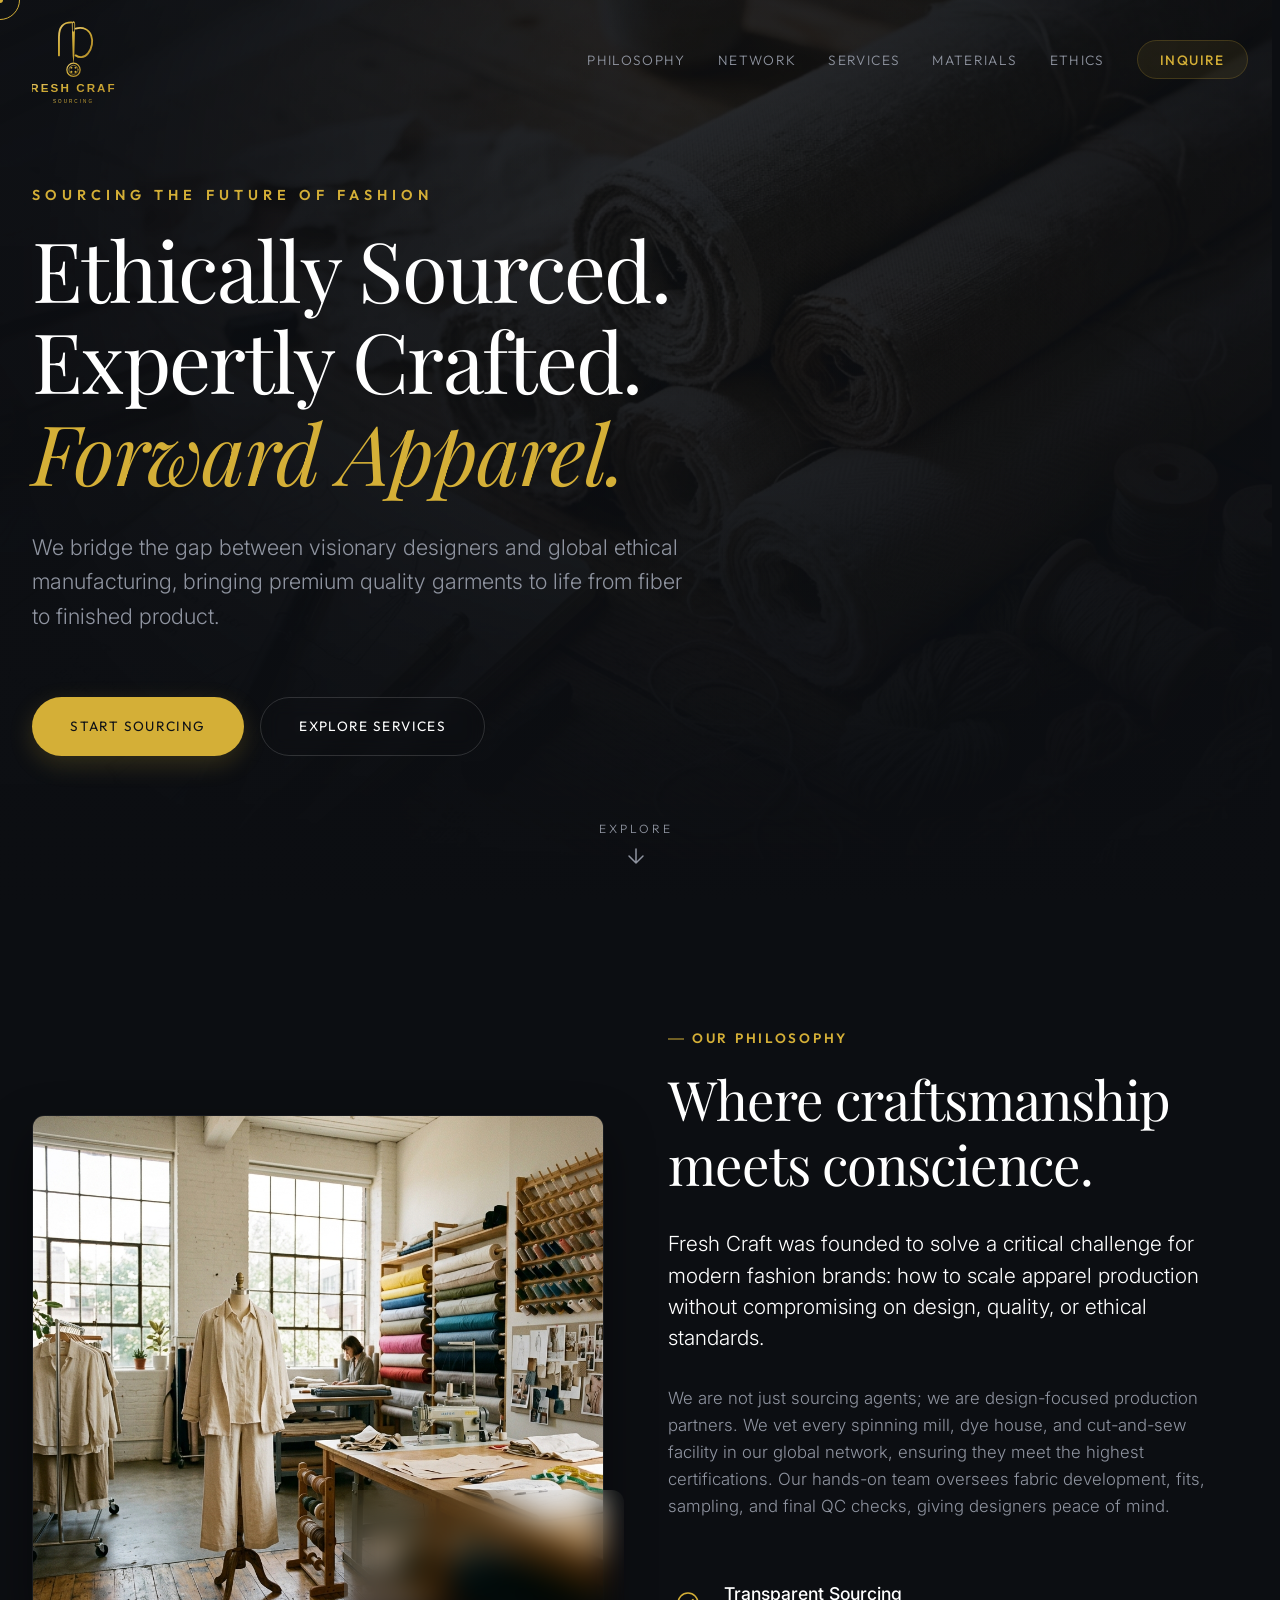
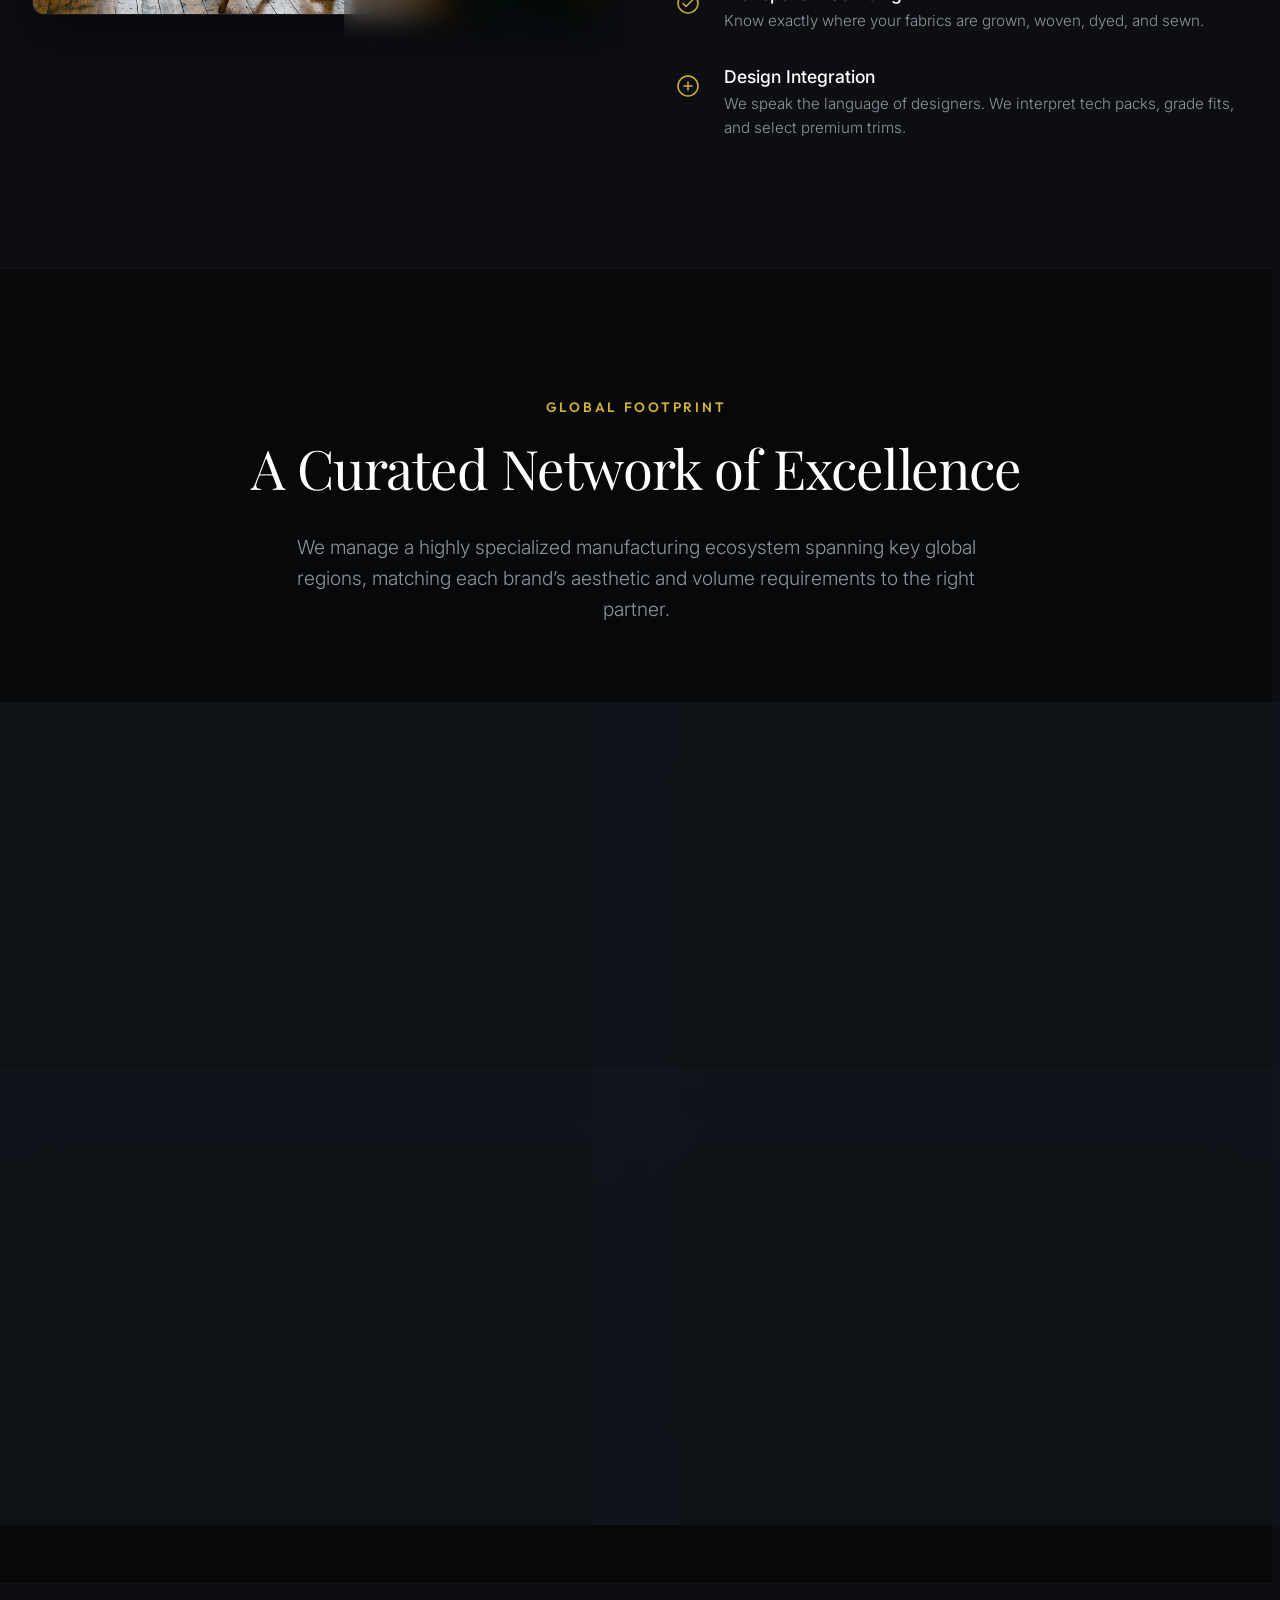
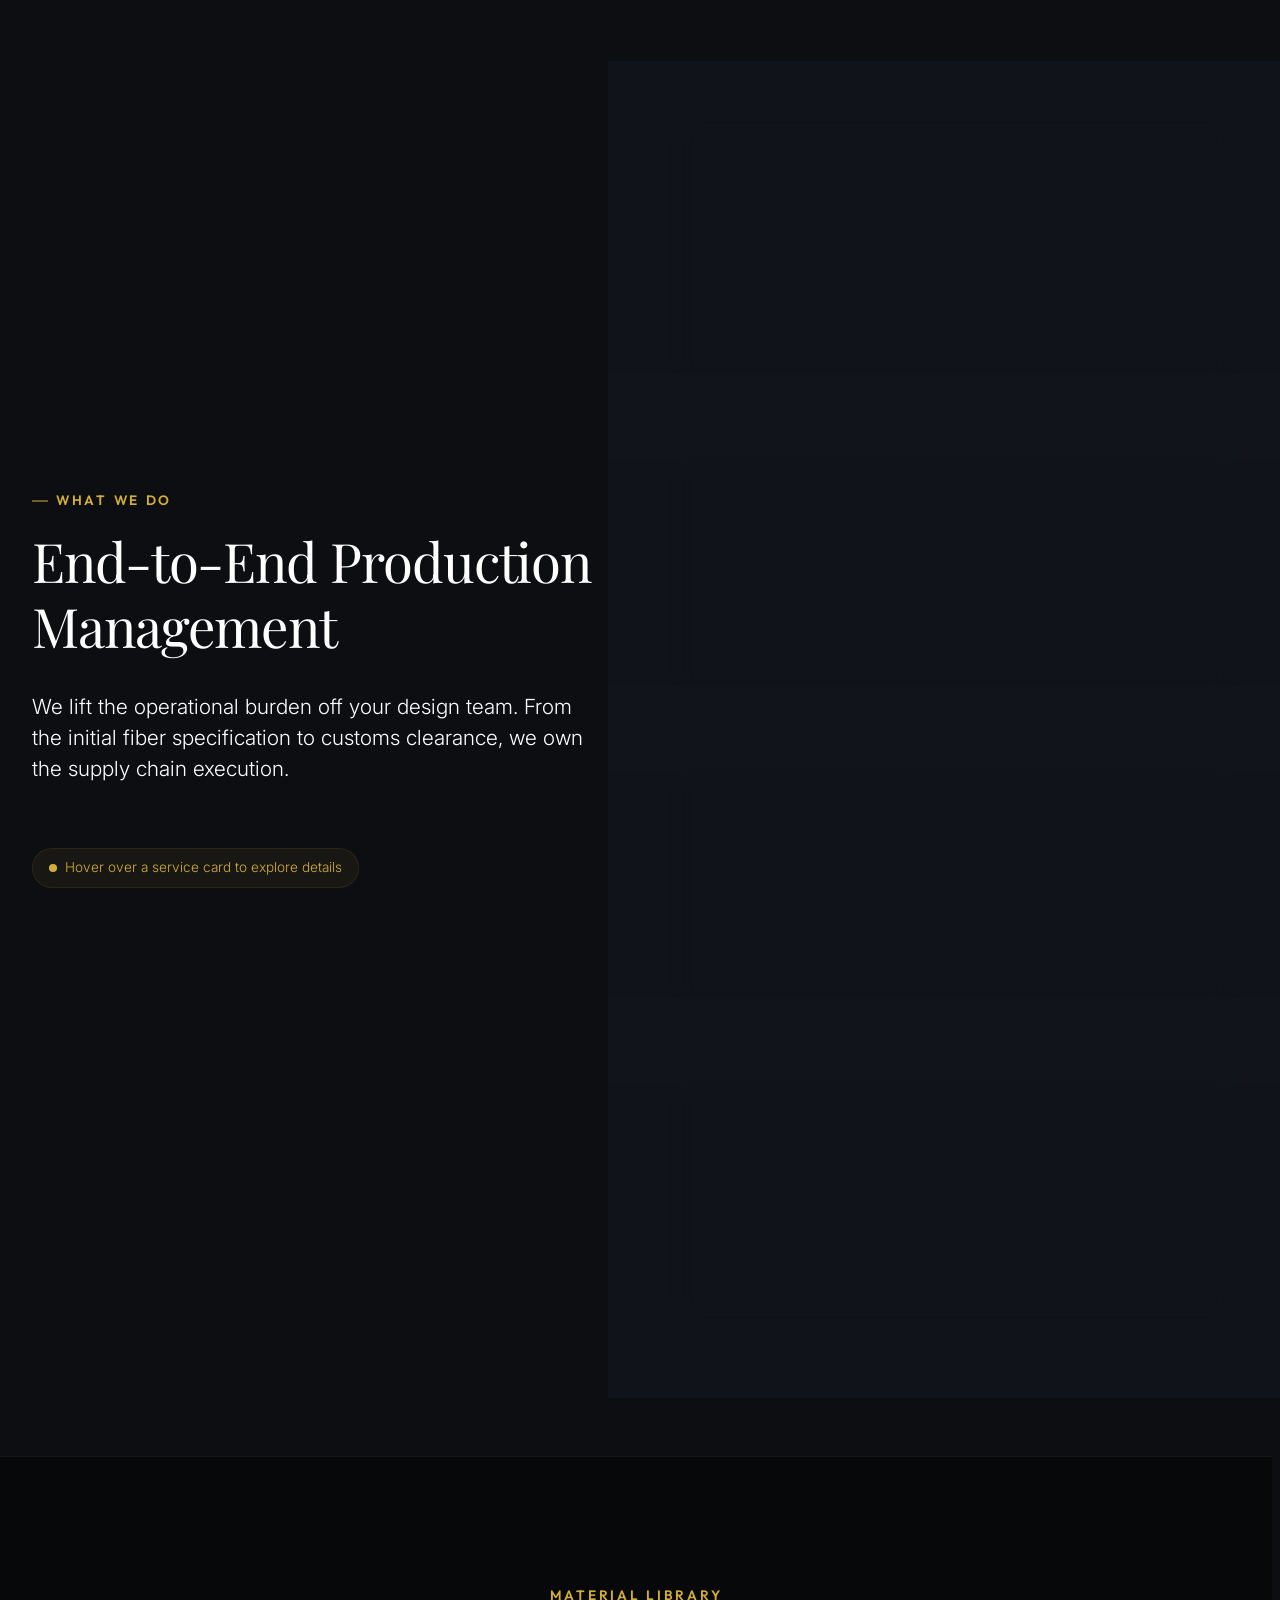
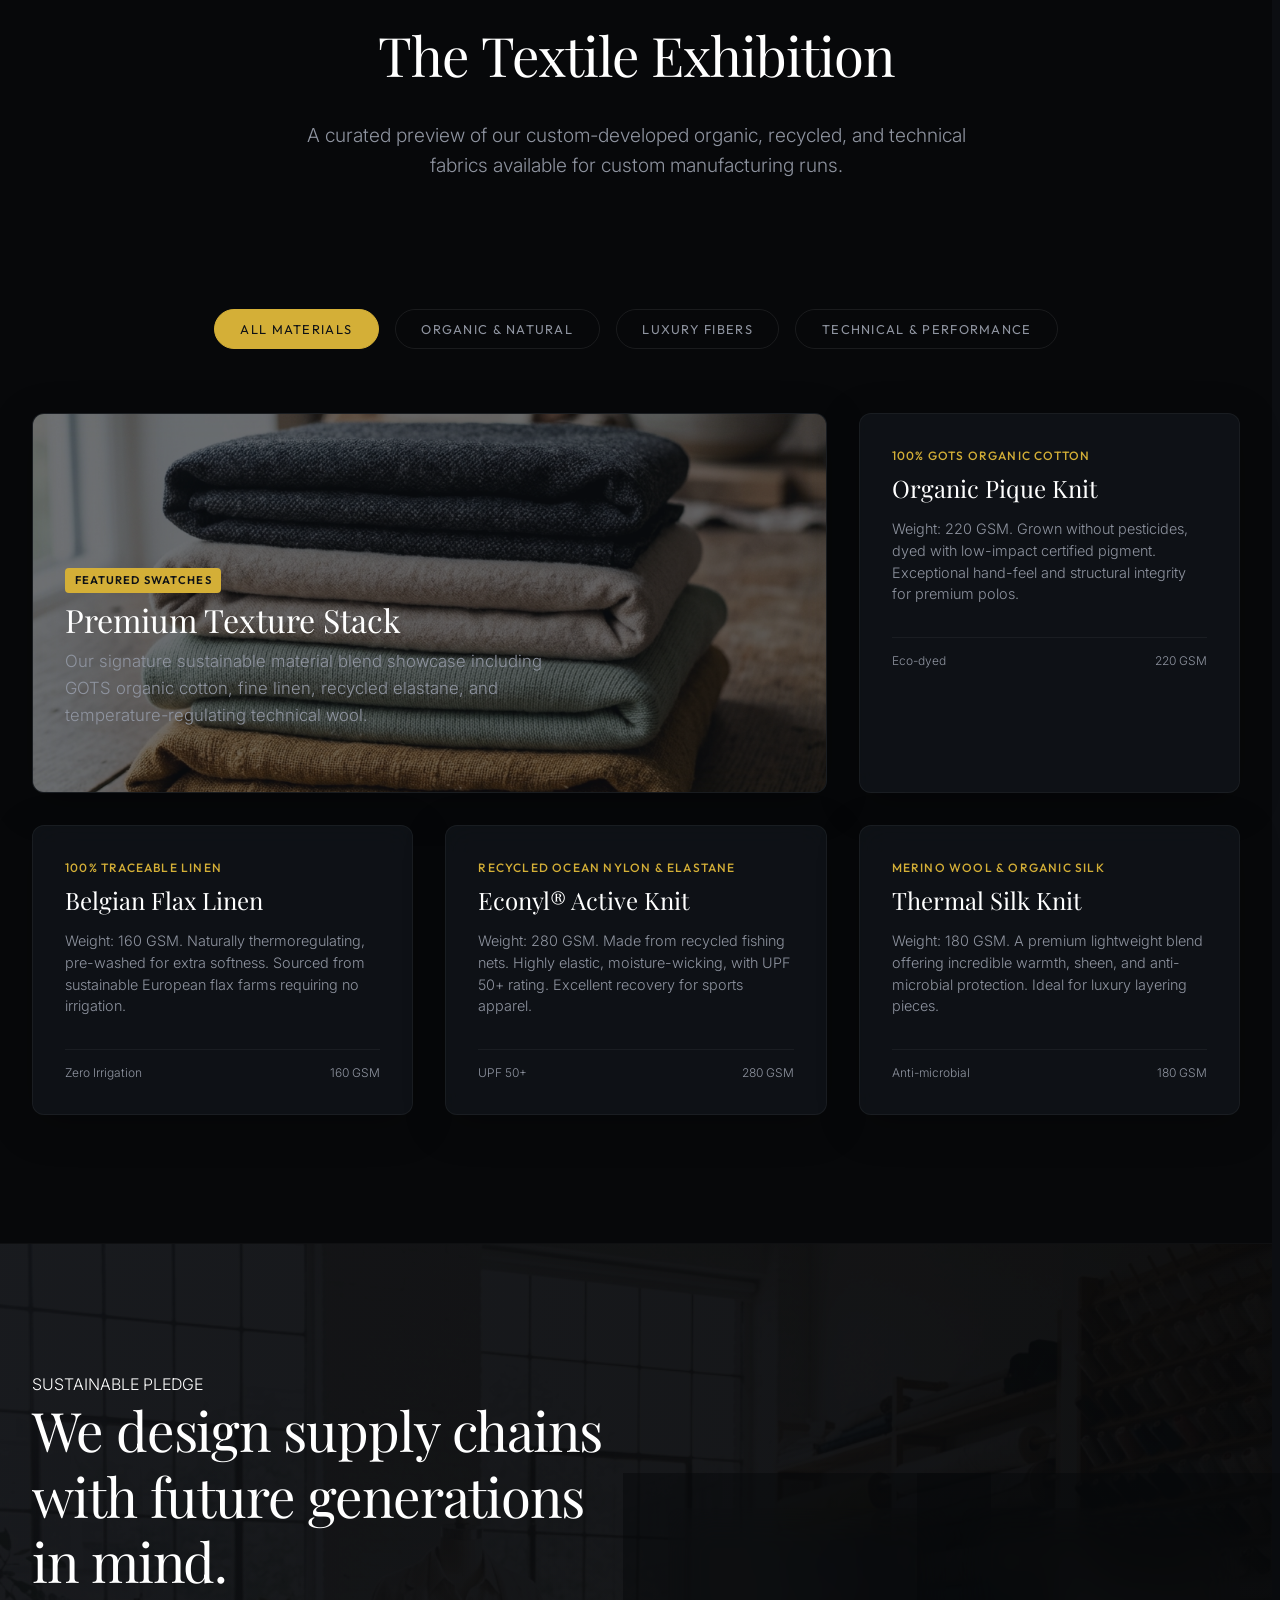
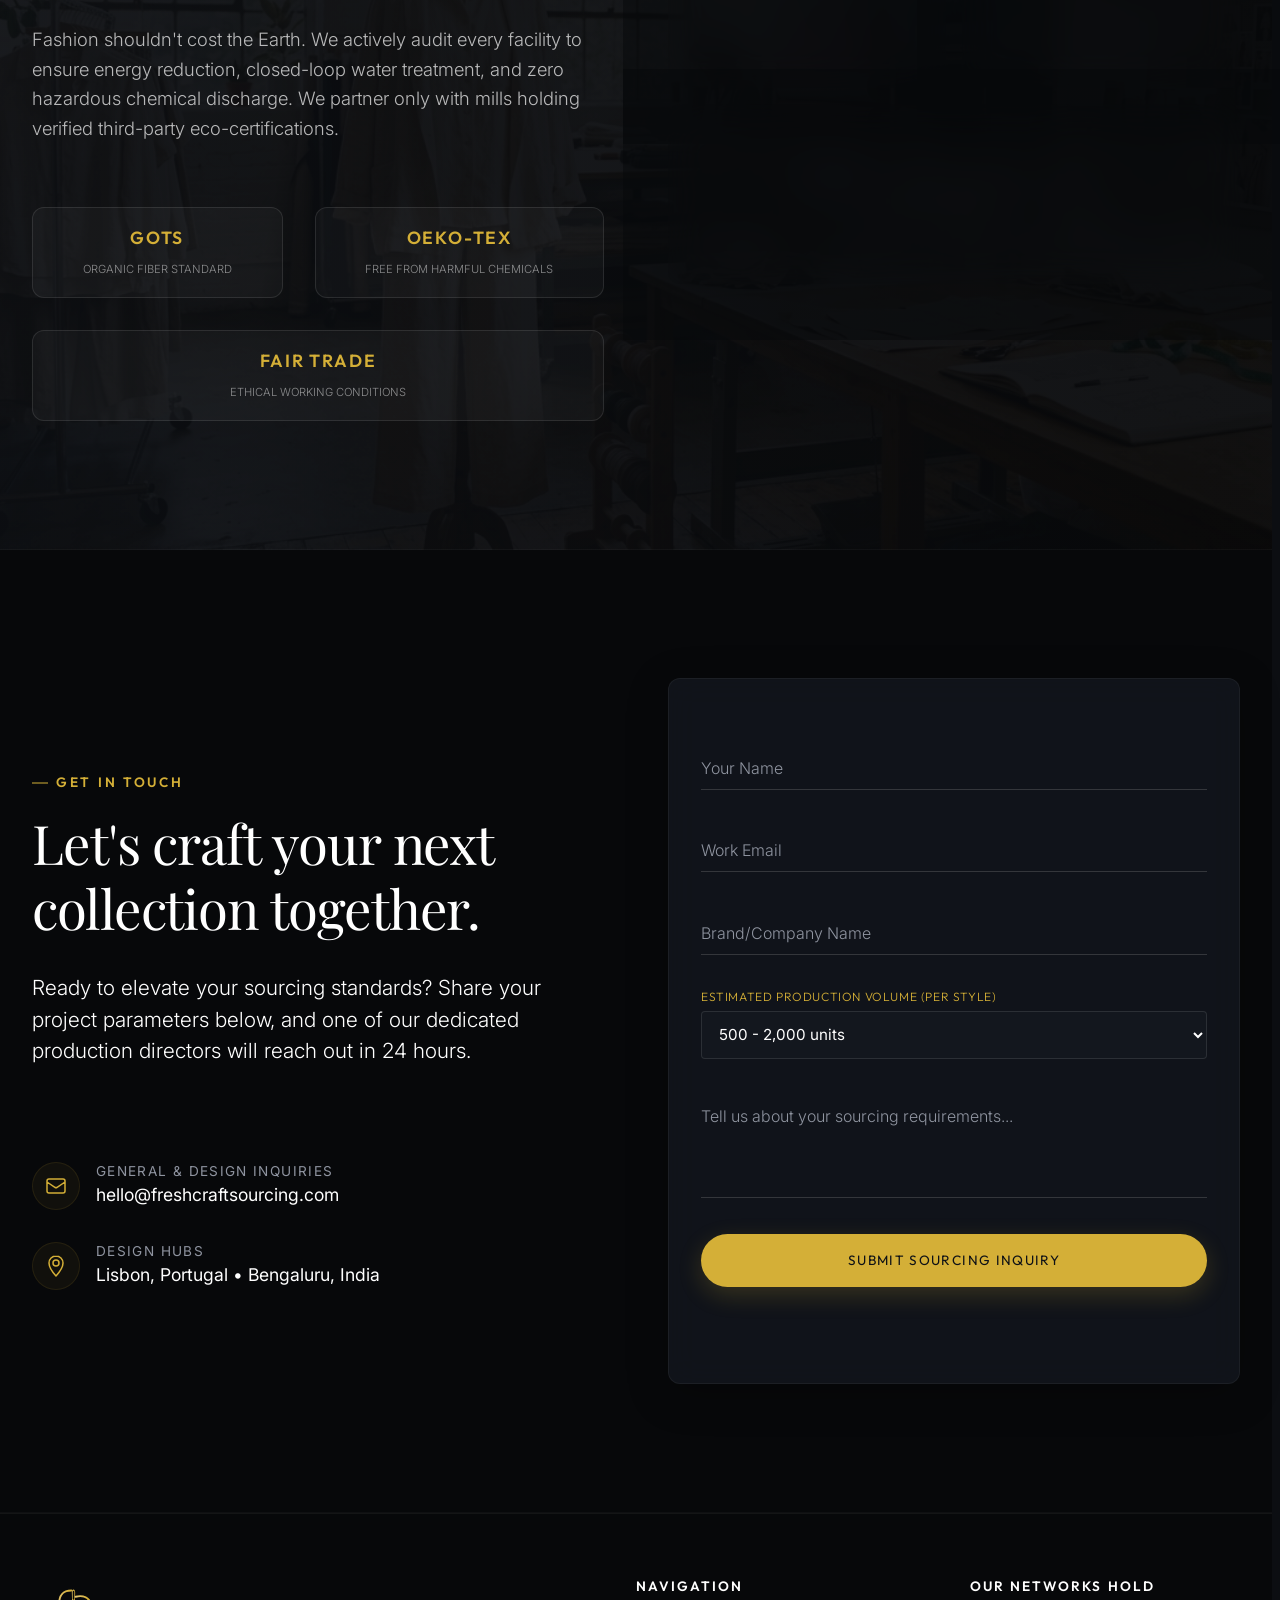
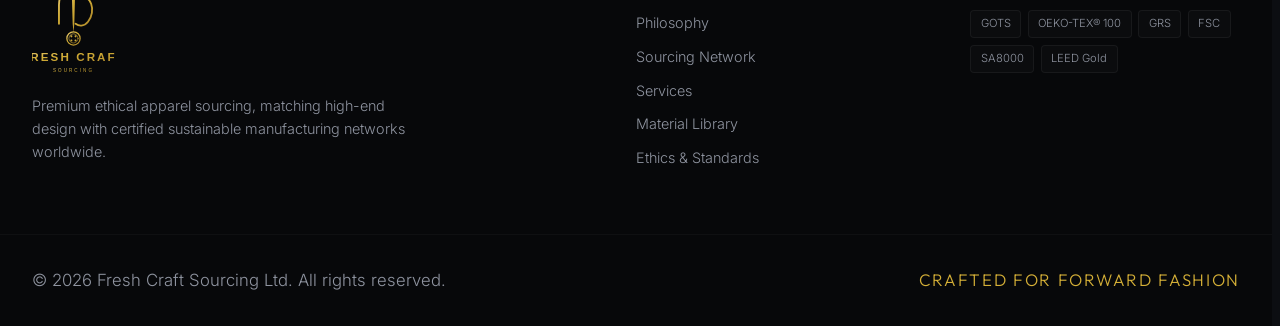
==== commit 80598b25: "feat: replace raster logo with refined SVG vector and update styling to match" ====
--- a/index.html
+++ b/index.html
@@ -30,7 +30,7 @@
   <header id="main-header">
     <div class="header-container">
       <a href="#" class="logo" id="logo-link">
-        <img src="assets/images/refined-logo.png" alt="Fresh Craft Sourcing" class="logo-img">
+        <img src="assets/images/refined-logo.svg" alt="Fresh Craft Sourcing" class="logo-img">
       </a>
       
       <!-- Desktop Nav -->
@@ -548,7 +548,7 @@
     <div class="container footer-grid">
       <div class="footer-brand">
         <a href="#" class="logo">
-          <img src="assets/images/refined-logo.png" alt="Fresh Craft Sourcing" class="logo-img">
+          <img src="assets/images/refined-logo.svg" alt="Fresh Craft Sourcing" class="logo-img">
         </a>
         <p>Premium ethical apparel sourcing, matching high-end design with certified sustainable manufacturing networks worldwide.</p>
       </div>
--- a/styles.css
+++ b/styles.css
@@ -333,11 +333,10 @@
 }
 
 .logo-img {
-  height: 90px;
+  height: 100px;
   width: auto;
   object-fit: contain;
   transition: transform 0.6s cubic-bezier(0.16, 1, 0.3, 1), height 0.5s ease;
-  border-radius: 4px;
 }
 
 .logo:hover .logo-img {
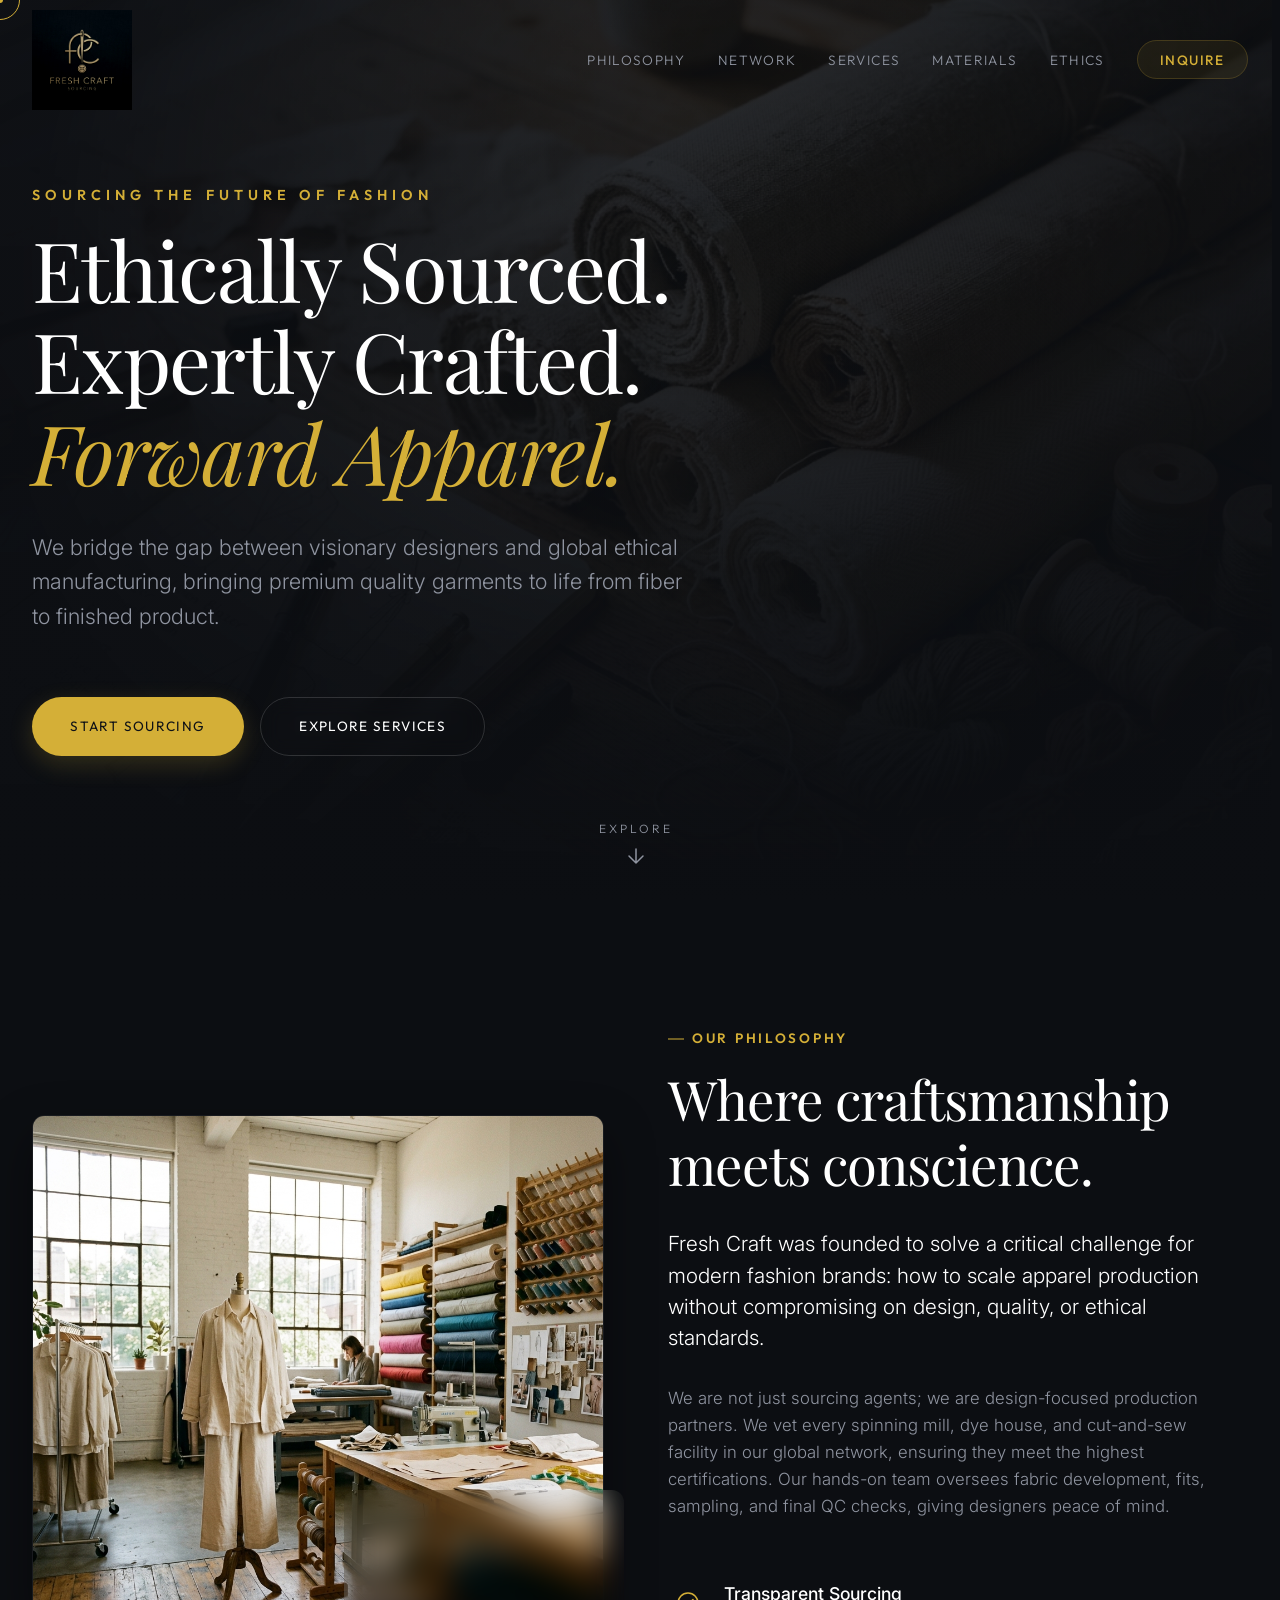
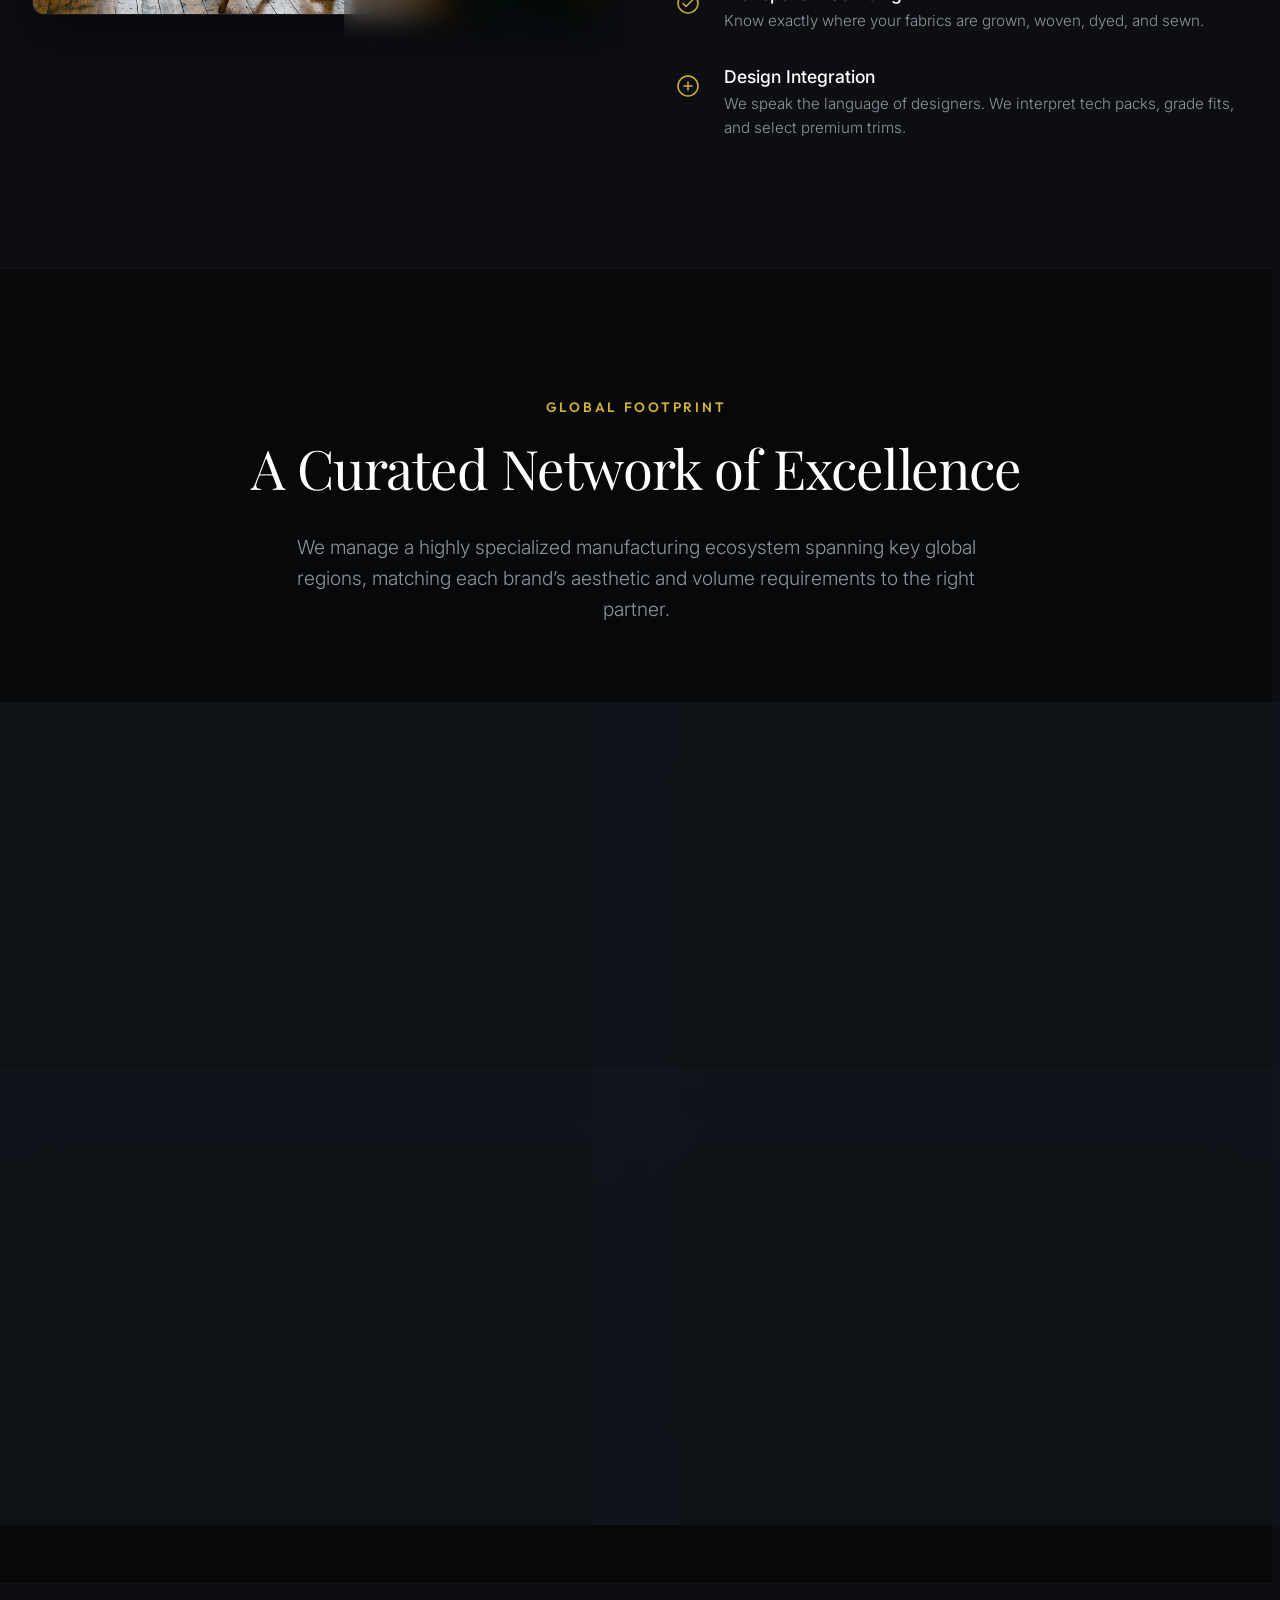
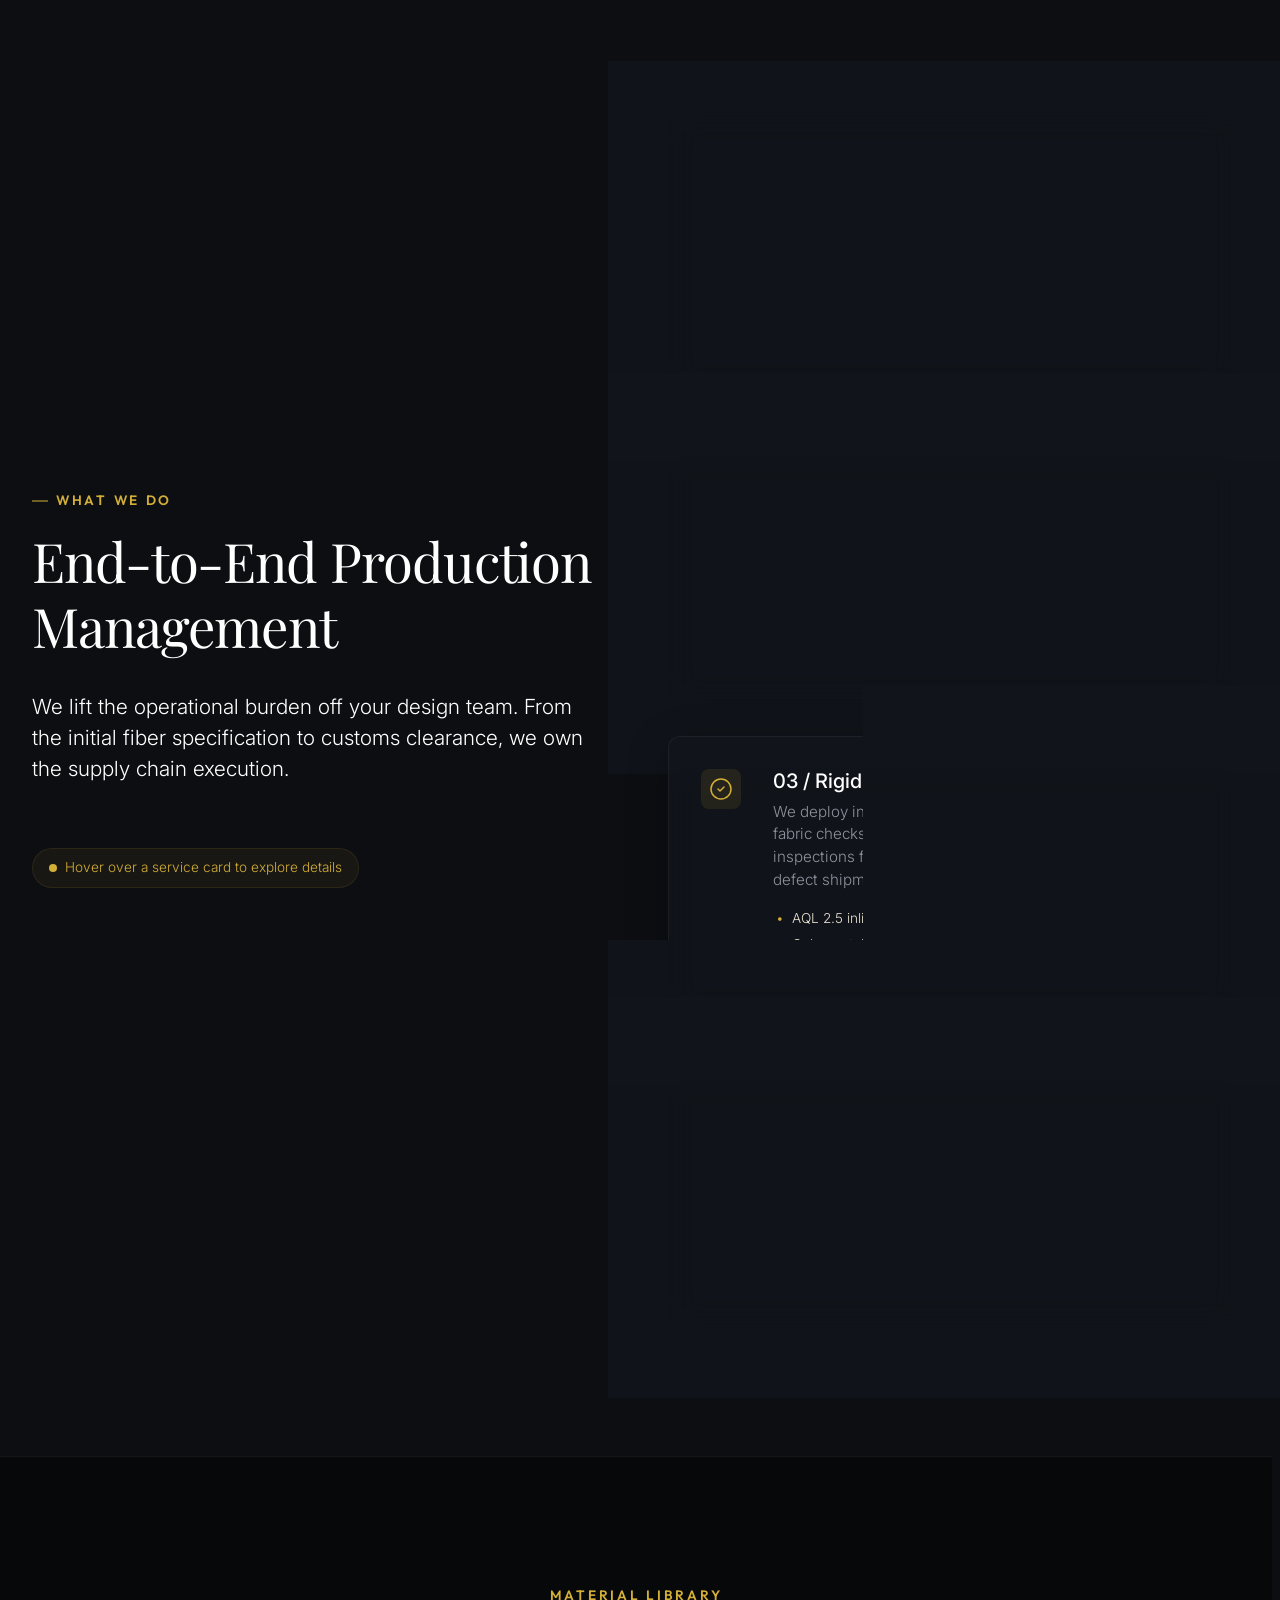
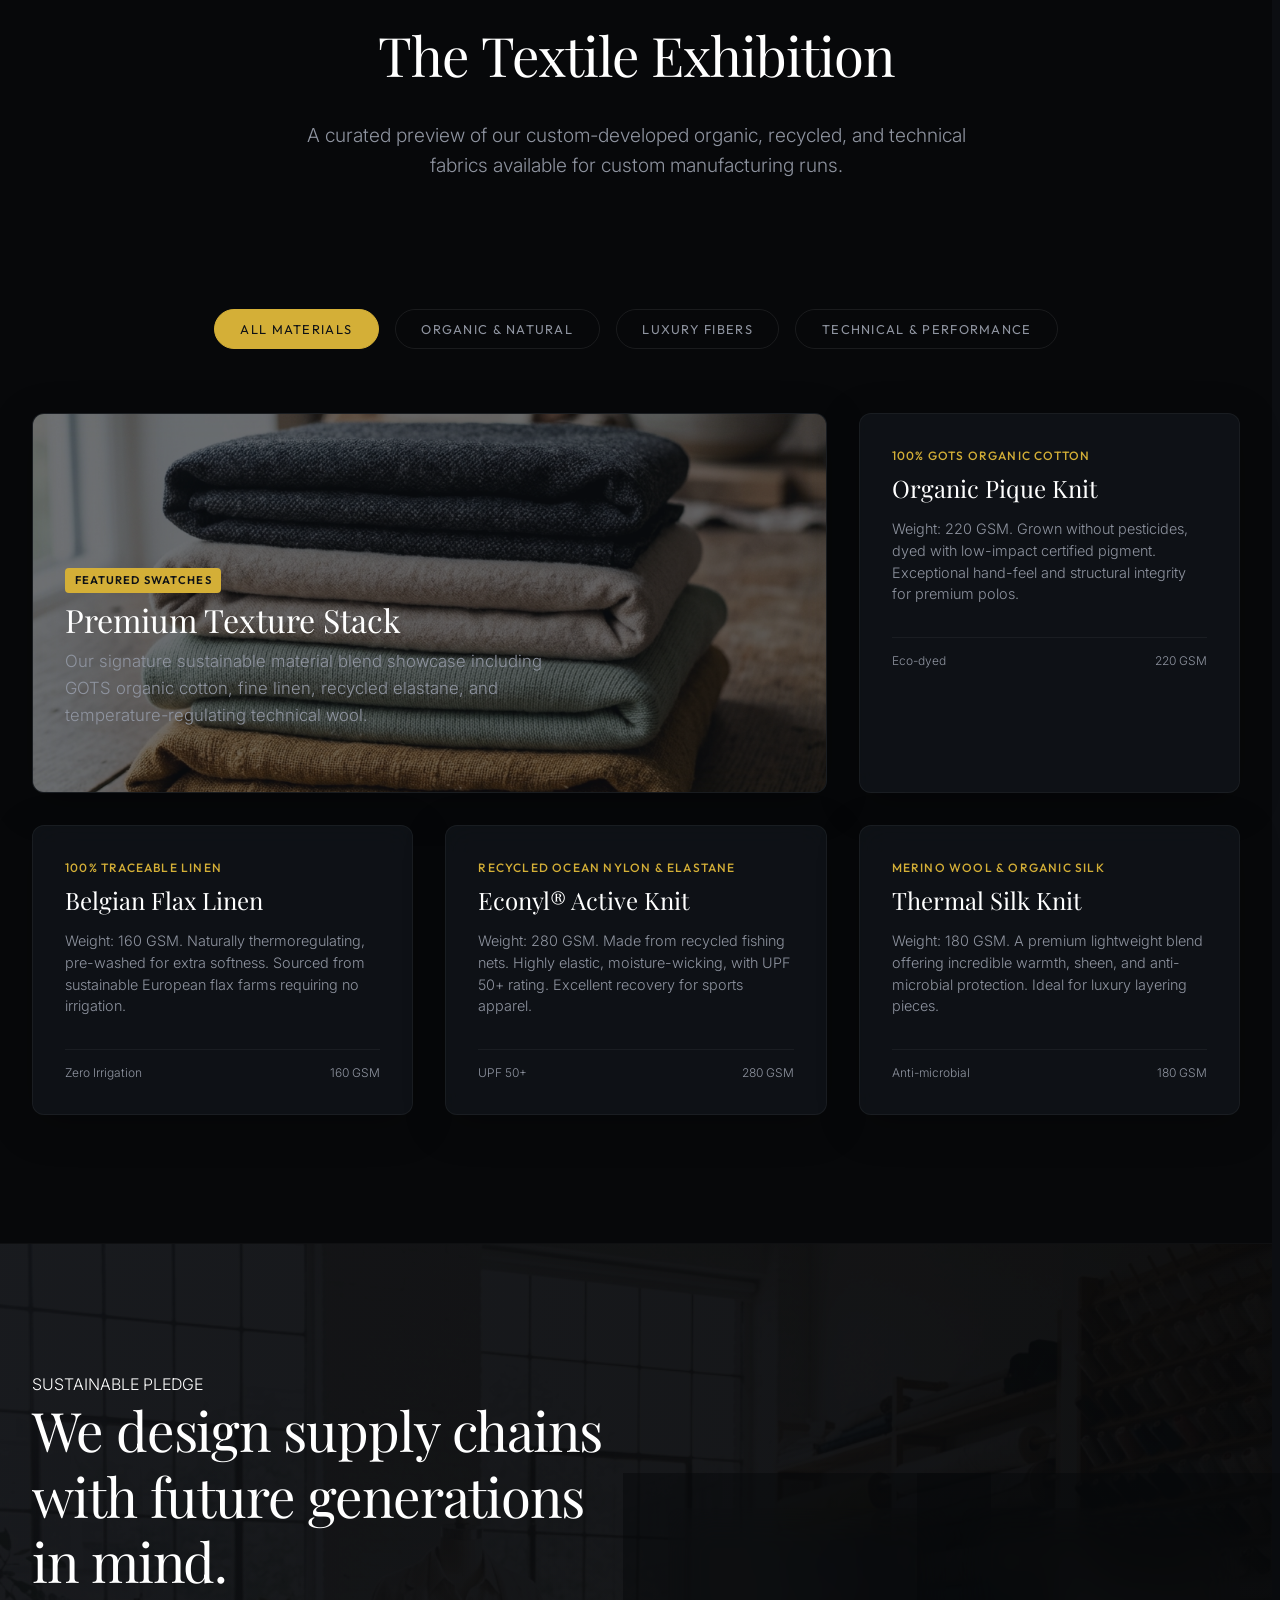
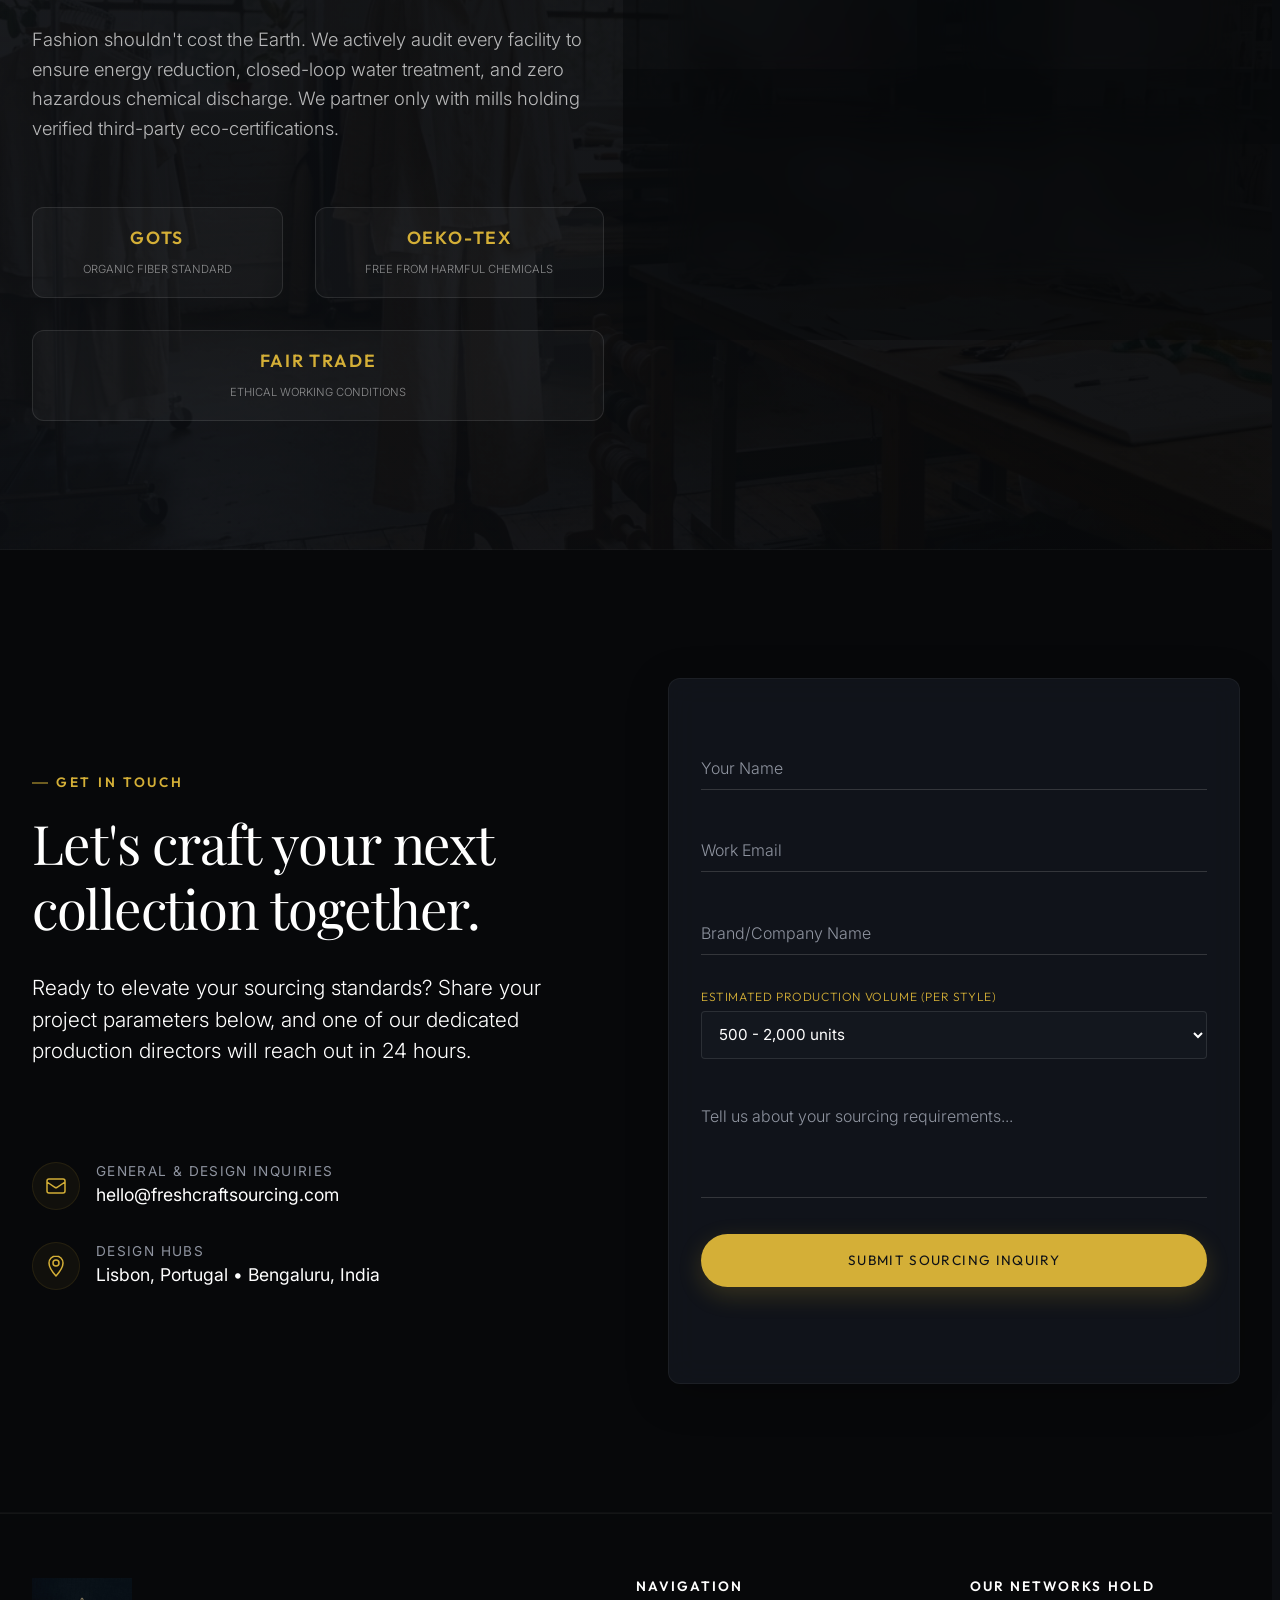
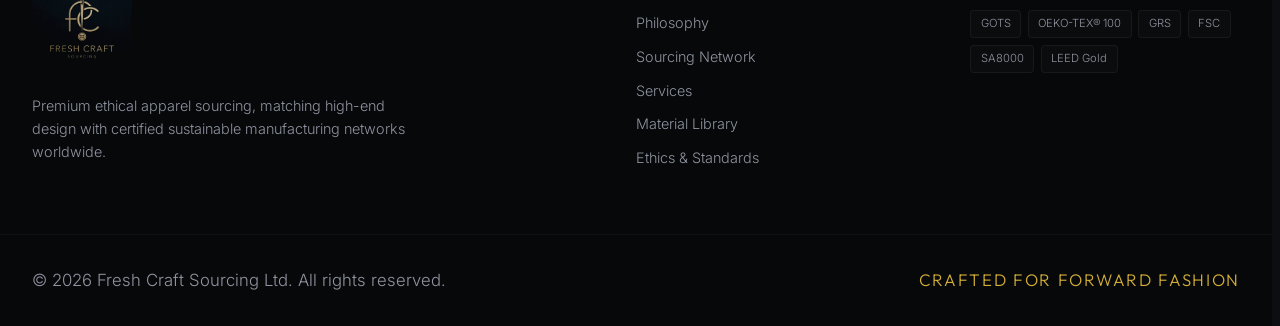
==== commit ee868169: "feat: update logo asset to PNG and apply blend and contrast filters for improved visibility" ====
--- a/index.html
+++ b/index.html
@@ -30,7 +30,7 @@
   <header id="main-header">
     <div class="header-container">
       <a href="#" class="logo" id="logo-link">
-        <img src="assets/images/refined-logo.svg" alt="Fresh Craft Sourcing" class="logo-img">
+        <img src="assets/images/refined-logo.png" alt="Fresh Craft Sourcing" class="logo-img">
       </a>
       
       <!-- Desktop Nav -->
@@ -548,7 +548,7 @@
     <div class="container footer-grid">
       <div class="footer-brand">
         <a href="#" class="logo">
-          <img src="assets/images/refined-logo.svg" alt="Fresh Craft Sourcing" class="logo-img">
+          <img src="assets/images/refined-logo.png" alt="Fresh Craft Sourcing" class="logo-img">
         </a>
         <p>Premium ethical apparel sourcing, matching high-end design with certified sustainable manufacturing networks worldwide.</p>
       </div>
--- a/styles.css
+++ b/styles.css
@@ -336,6 +336,8 @@
   height: 100px;
   width: auto;
   object-fit: contain;
+  mix-blend-mode: screen; /* Drops out pure black perfectly */
+  filter: contrast(1.5) brightness(0.7); /* Crushes the dark grey background to black, keeping gold visible */
   transition: transform 0.6s cubic-bezier(0.16, 1, 0.3, 1), height 0.5s ease;
 }
 
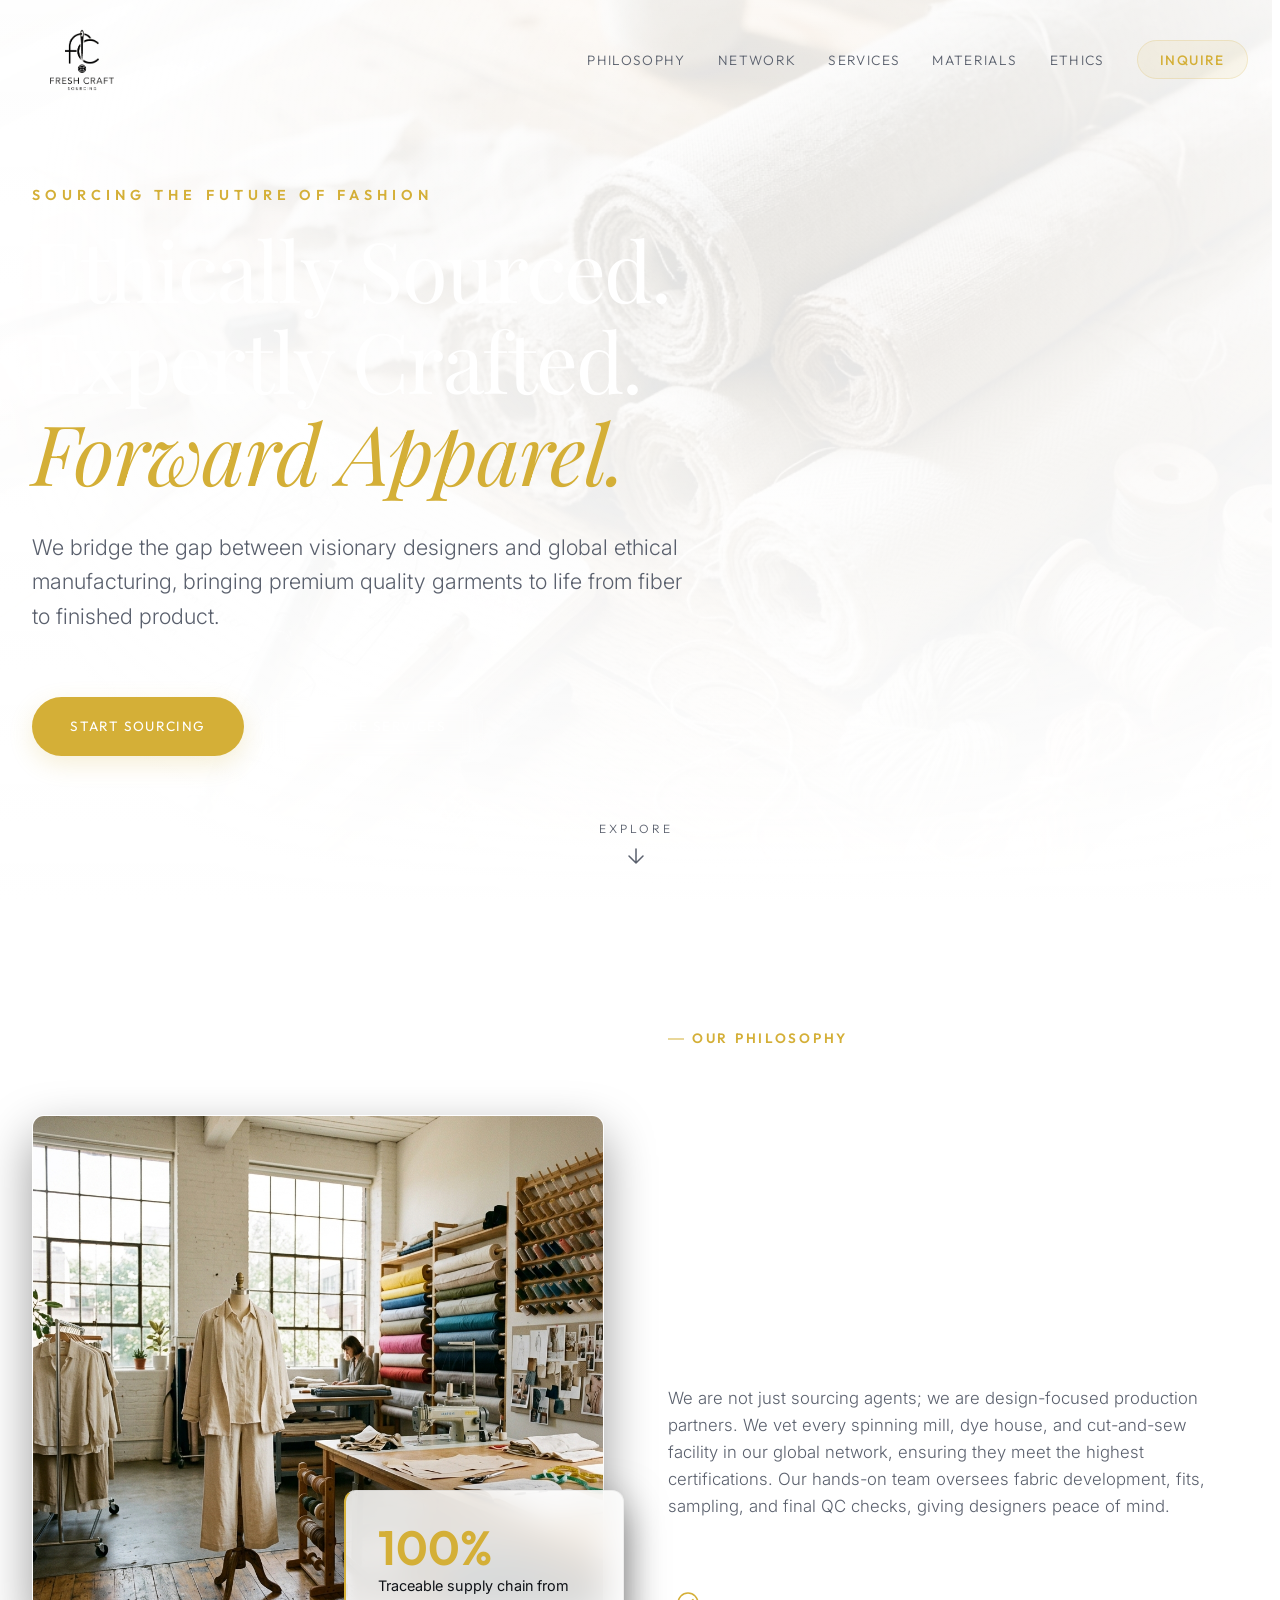
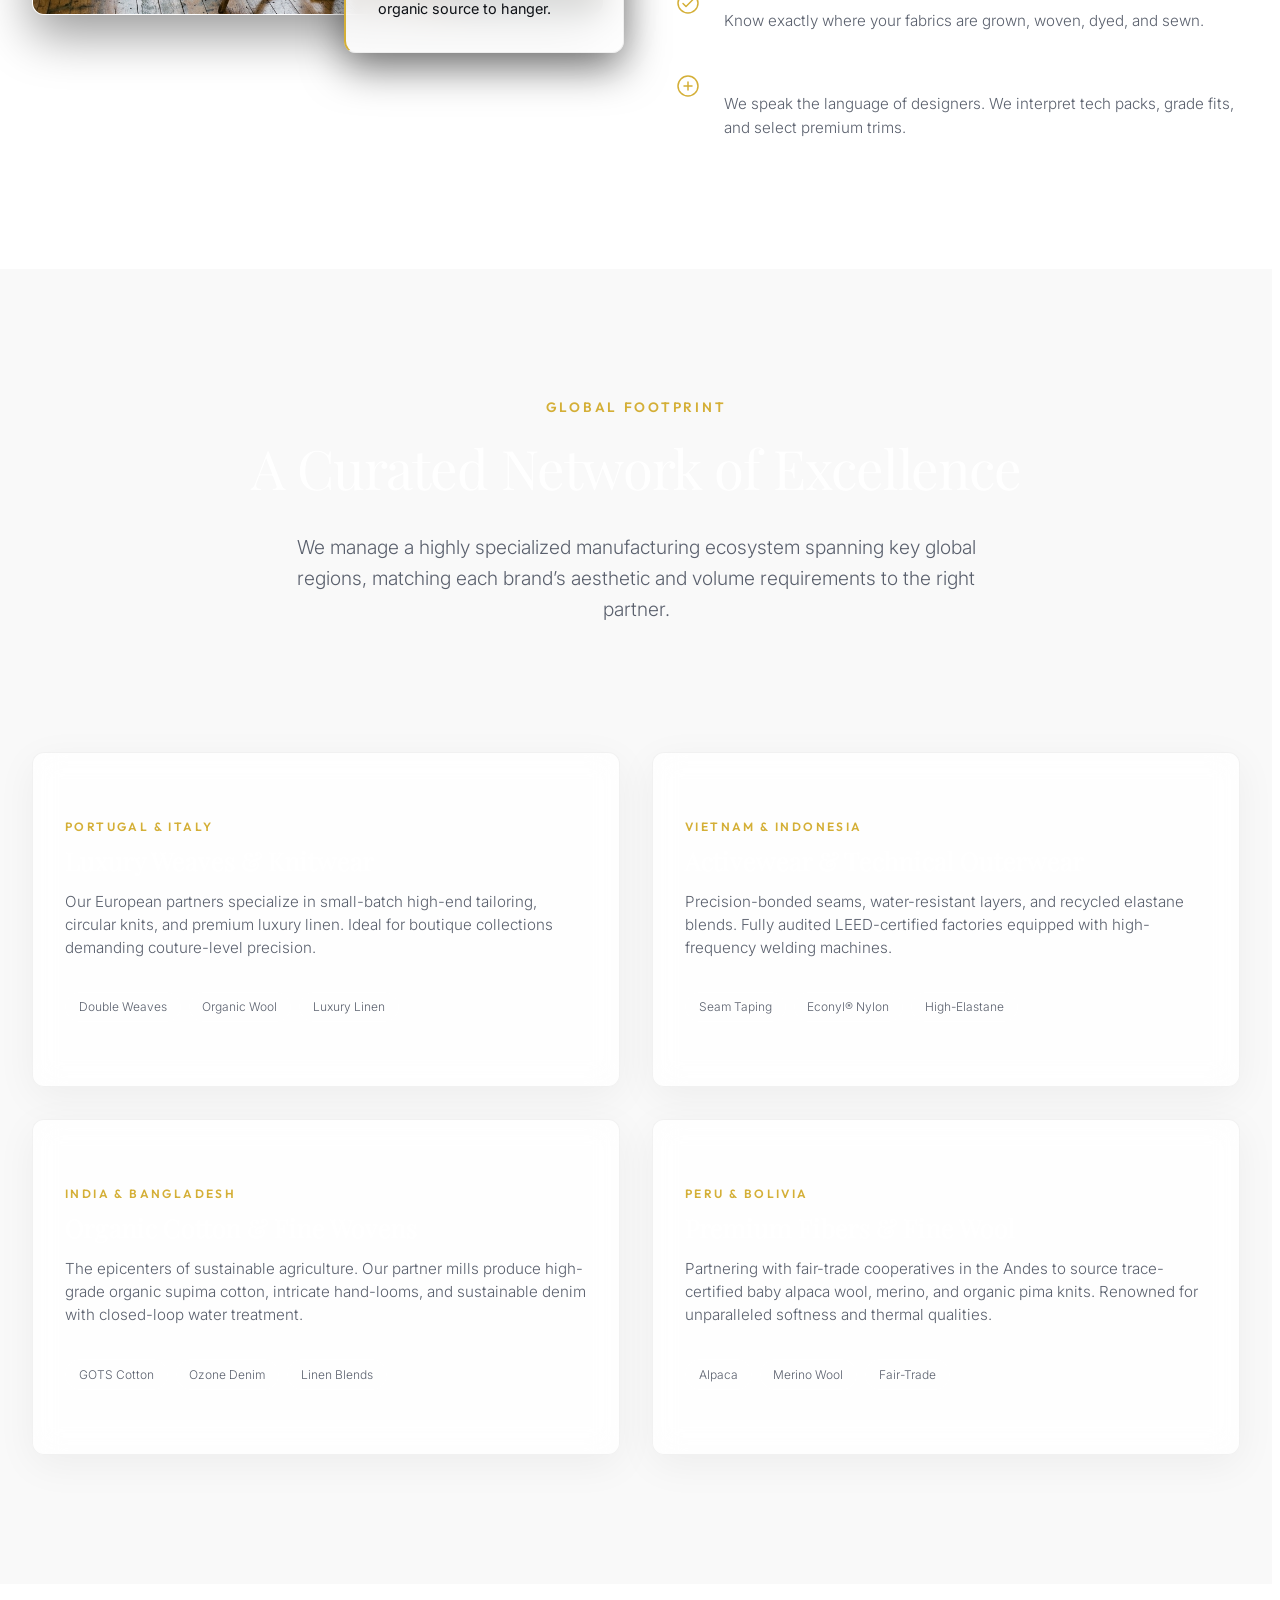
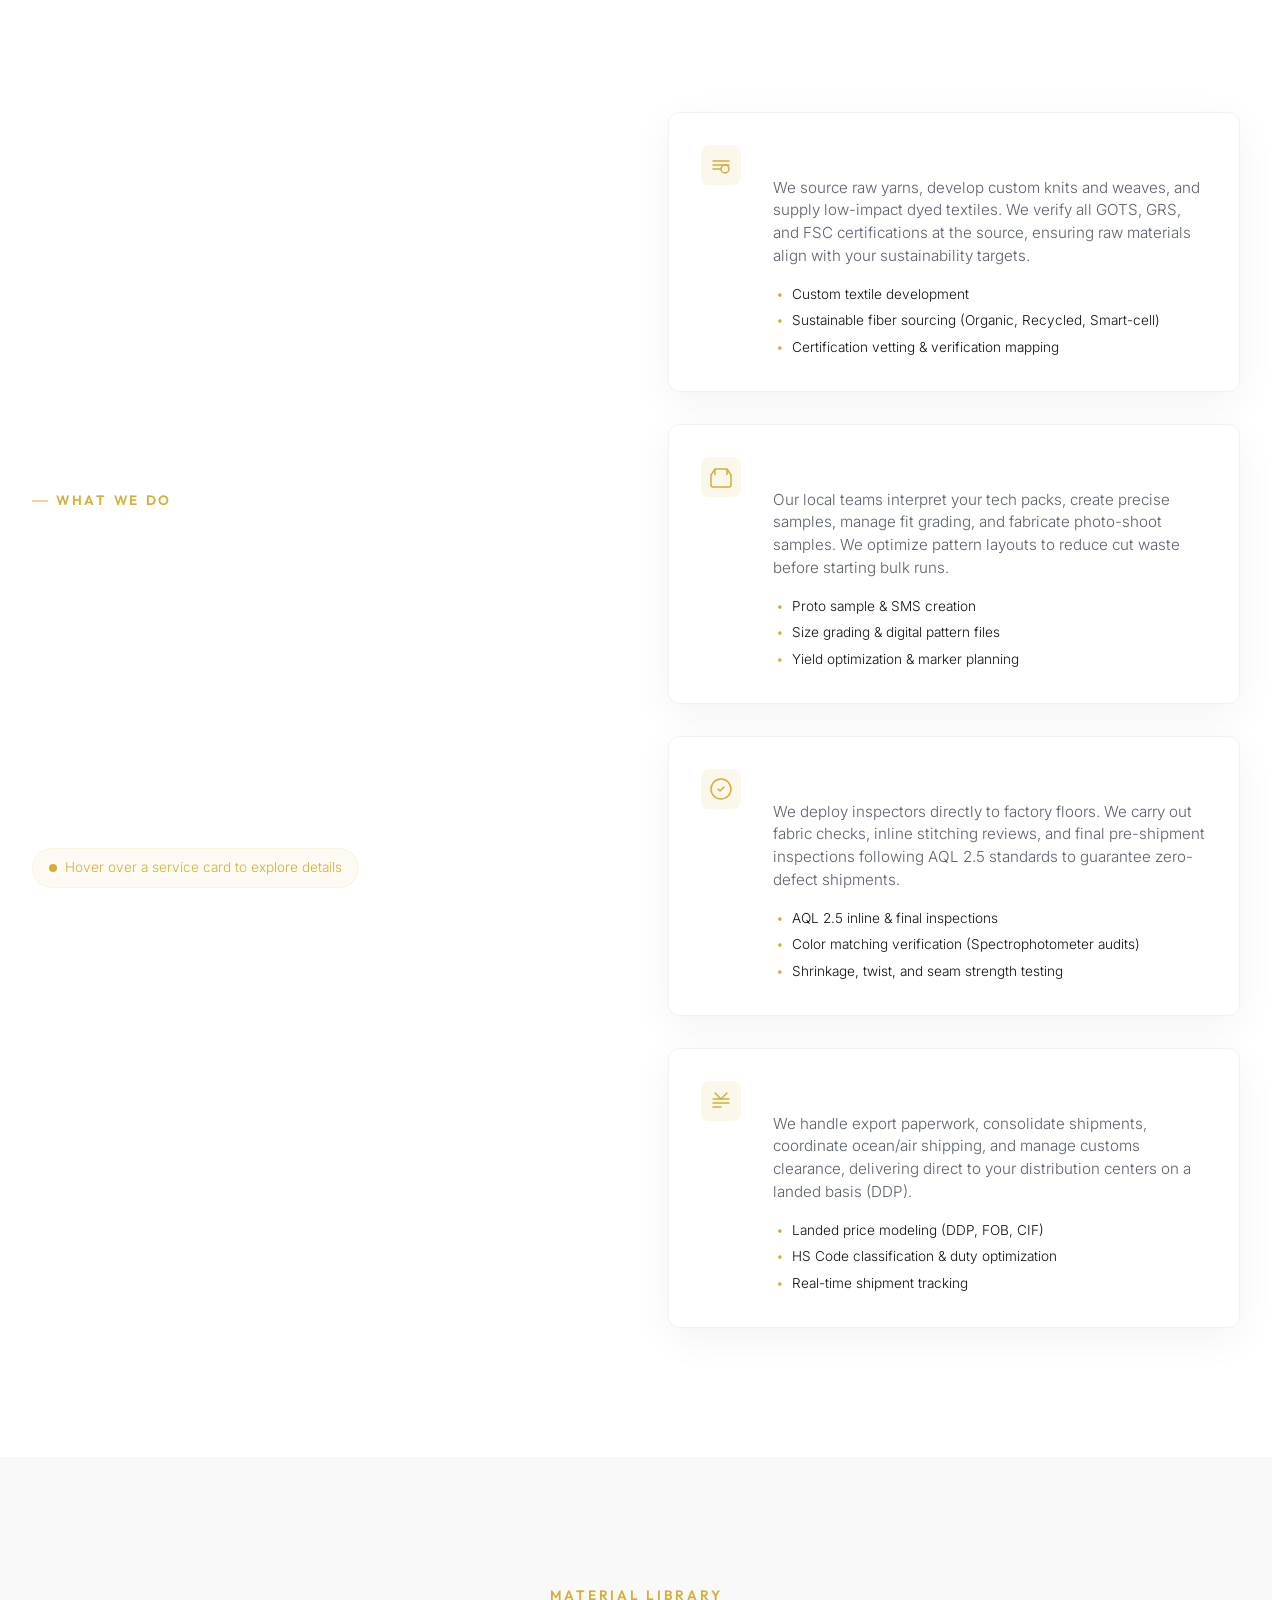
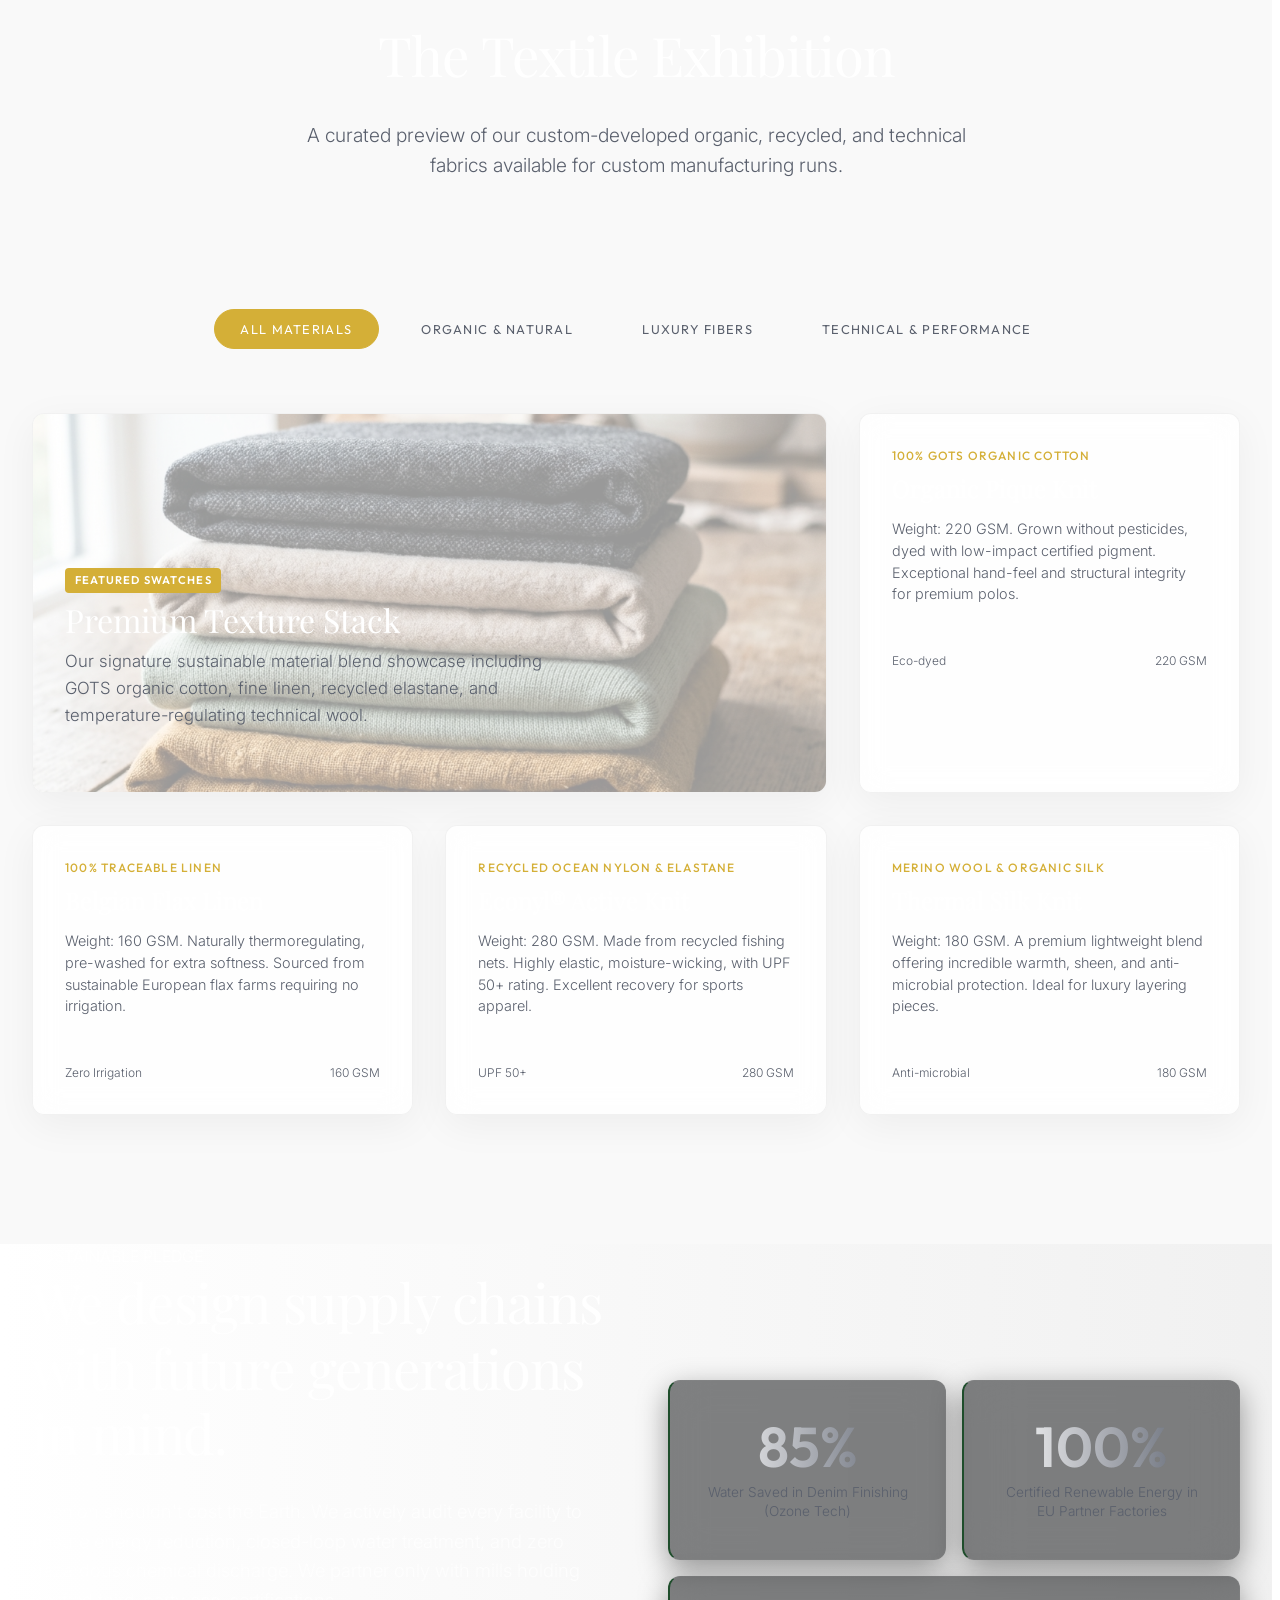
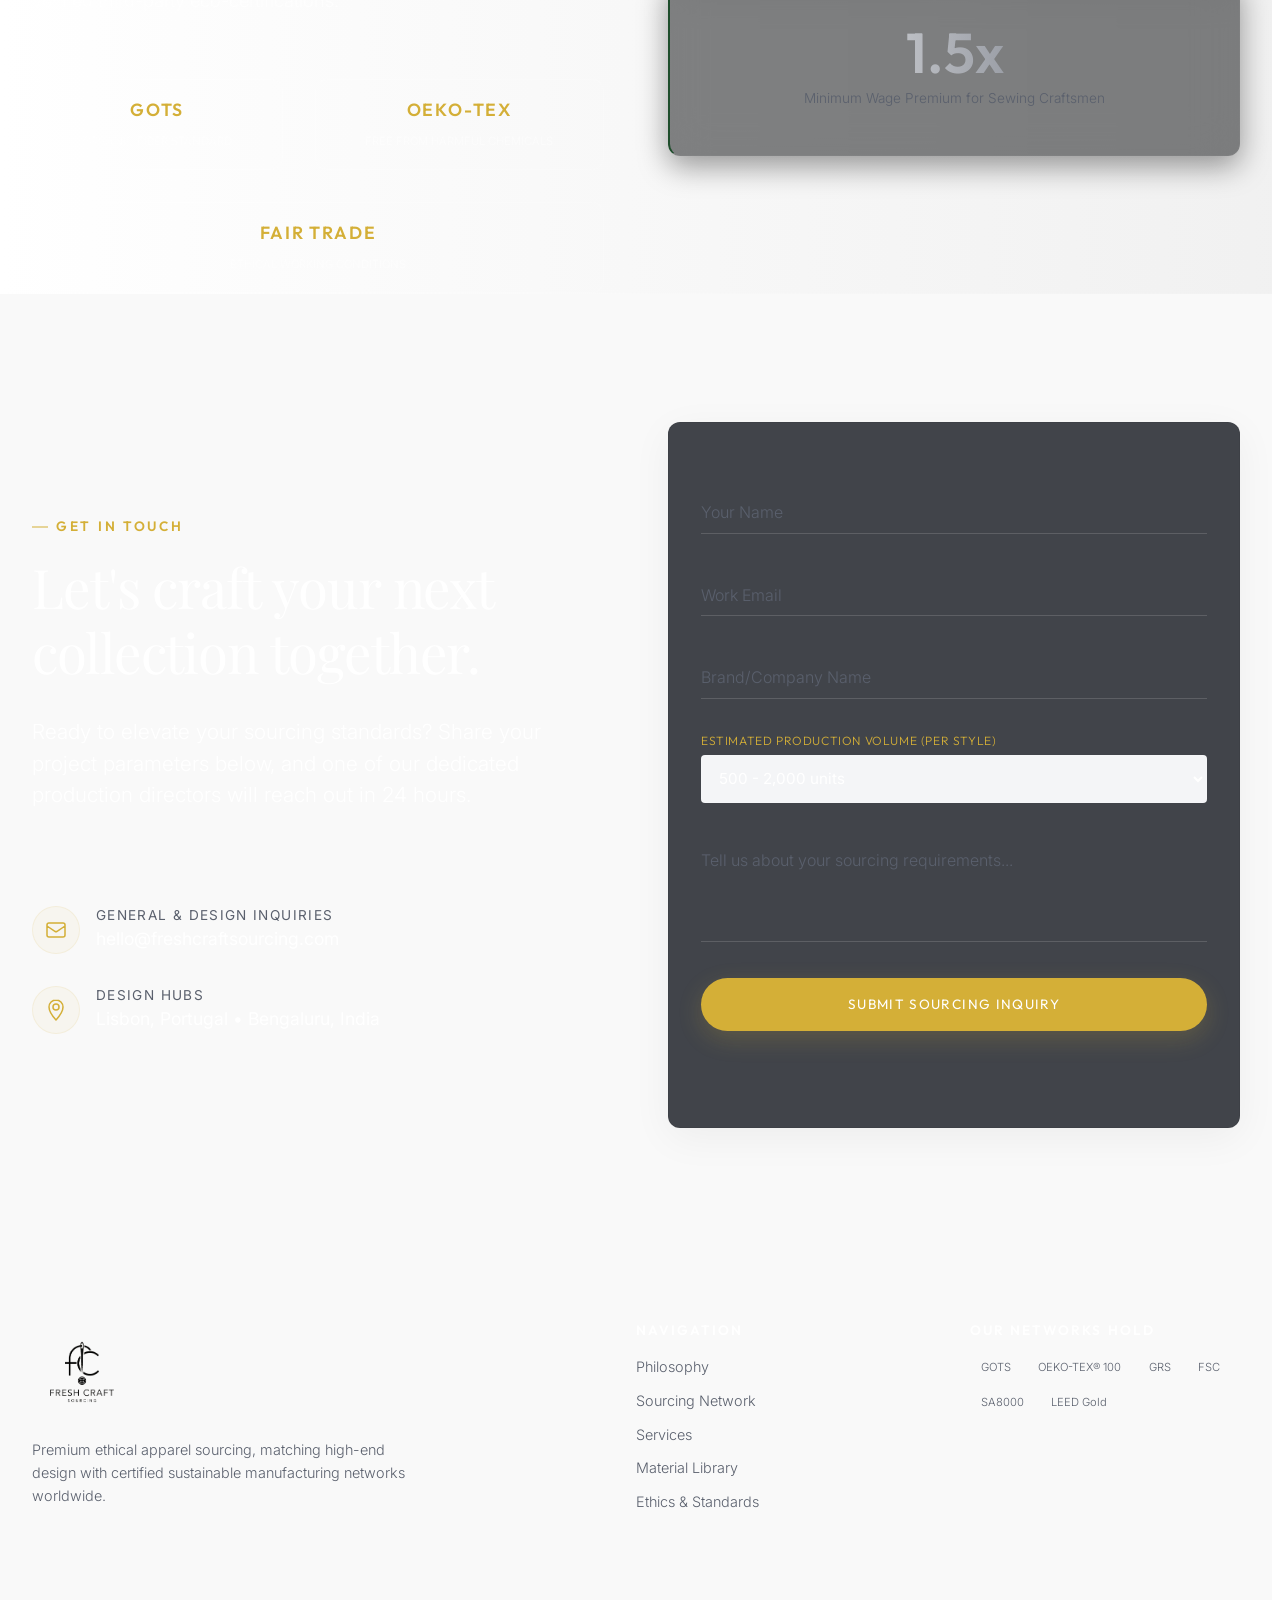
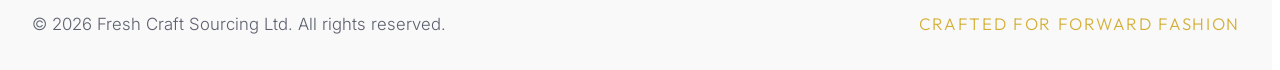
==== commit 322990ca: "refactor: migrate to light theme, remove custom cursor, and update logo asset" ====
--- a/index.html
+++ b/index.html
@@ -22,15 +22,12 @@
 </head>
 <body>
 
-  <!-- Floating Custom Cursor (Modern UI Element) -->
-  <div class="custom-cursor" id="custom-cursor" aria-hidden="true"></div>
-  <div class="custom-cursor-dot" id="custom-cursor-dot" aria-hidden="true"></div>
 
   <!-- Header / Navigation -->
   <header id="main-header">
     <div class="header-container">
       <a href="#" class="logo" id="logo-link">
-        <img src="assets/images/refined-logo.png" alt="Fresh Craft Sourcing" class="logo-img">
+        <img src="assets/images/refined-logo.svg" alt="Fresh Craft Sourcing" class="logo-img">
       </a>
       
       <!-- Desktop Nav -->
@@ -548,7 +545,7 @@
     <div class="container footer-grid">
       <div class="footer-brand">
         <a href="#" class="logo">
-          <img src="assets/images/refined-logo.png" alt="Fresh Craft Sourcing" class="logo-img">
+          <img src="assets/images/refined-logo.svg" alt="Fresh Craft Sourcing" class="logo-img">
         </a>
         <p>Premium ethical apparel sourcing, matching high-end design with certified sustainable manufacturing networks worldwide.</p>
       </div>
--- a/styles.css
+++ b/styles.css
@@ -4,19 +4,19 @@
 
 /* --- CSS Variables & Custom Properties --- */
 :root {
-  /* Color Palette (Premium editorial look) */
-  --color-bg: #0c0e12;             /* Sleek dark slate */
-  --color-bg-darker: #07080a;      /* Deep black for sections */
-  --color-surface: #13171e;        /* Base card/panel background */
+  /* Color Palette (Light/White theme) */
+  --color-bg: #ffffff;             /* Crisp white */
+  --color-bg-darker: #f9f9f9;      /* Light gray for sections */
+  --color-surface: #f4f5f7;        /* Base card/panel background */
   --color-primary: #d4af37;        /* Luxe muted gold */
   --color-primary-rgb: 212, 175, 55;
   --color-primary-hover: #bda032;
   --color-accent: #1e4d2b;         /* Deep emerald/forest green (ethics) */
   --color-accent-light: #2c6e3f;
   --color-accent-rgb: 30, 77, 43;
-  --color-text-primary: #eae3d2;   /* Warm sand/cream */
-  --color-text-secondary: #8f94a0; /* Soft slate grey */
-  --color-text-dark: #0e1116;      /* High contrast black */
+  --color-text-primary: #0e1116;   /* Dark for light background */
+  --color-text-secondary: #5a606d; /* Slate grey */
+  --color-text-dark: #ffffff;      /* High contrast white (for buttons) */
   --color-white: #ffffff;
   --color-error: #e57373;
   --color-success: #81c784;
@@ -36,9 +36,9 @@
   /* Design Accents */
   --border-radius: 12px;
   --border-radius-lg: 24px;
-  --glass-bg: rgba(19, 23, 30, 0.65);
-  --glass-border: rgba(255, 255, 255, 0.05);
-  --glass-shadow: rgba(0, 0, 0, 0.25);
+  --glass-bg: rgba(255, 255, 255, 0.85);
+  --glass-border: rgba(0, 0, 0, 0.05);
+  --glass-shadow: rgba(0, 0, 0, 0.05);
   
   /* Transition timings */
   --transition-smooth: all 0.5s cubic-bezier(0.16, 1, 0.3, 1);
@@ -101,40 +101,6 @@
   color: inherit;
   text-decoration: none;
   transition: var(--transition-fast);
-}
-
-/* --- Custom Cursor (Dynamic & Editorial) --- */
-.custom-cursor {
-  width: 40px;
-  height: 40px;
-  border: 1px solid var(--color-primary);
-  border-radius: 50%;
-  position: fixed;
-  transform: translate(-50%, -50%);
-  pointer-events: none;
-  z-index: 9999;
-  transition: width 0.3s ease, height 0.3s ease, background-color 0.3s ease;
-  display: none; /* Enabled on desktop in script.js */
-}
-
-.custom-cursor-dot {
-  width: 6px;
-  height: 6px;
-  background-color: var(--color-primary);
-  border-radius: 50%;
-  position: fixed;
-  transform: translate(-50%, -50%);
-  pointer-events: none;
-  z-index: 9999;
-  display: none;
-}
-
-/* Cursor hover classes applied via JS */
-body.hovering-link .custom-cursor {
-  width: 60px;
-  height: 60px;
-  background-color: rgba(212, 175, 55, 0.08);
-  border-color: var(--color-primary);
 }
 
 /* --- Layout Utility Classes --- */
@@ -336,8 +302,6 @@
   height: 100px;
   width: auto;
   object-fit: contain;
-  mix-blend-mode: screen; /* Drops out pure black perfectly */
-  filter: contrast(1.5) brightness(0.7); /* Crushes the dark grey background to black, keeping gold visible */
   transition: transform 0.6s cubic-bezier(0.16, 1, 0.3, 1), height 0.5s ease;
 }
 
@@ -496,9 +460,9 @@
   @keyframes shrink {
     to {
       height: 80px;
-      background-color: rgba(12, 14, 18, 0.96);
-      border-color: rgba(255, 255, 255, 0.06);
-      box-shadow: 0 10px 40px rgba(0, 0, 0, 0.4);
+      background-color: rgba(255, 255, 255, 0.96);
+      border-color: rgba(0, 0, 0, 0.06);
+      box-shadow: 0 10px 40px rgba(0, 0, 0, 0.05);
     }
   }
 
@@ -525,9 +489,9 @@
 /* Header JS fallback styles (applied via JS class when scroll-driven timeline not supported) */
 header.header-shrunk {
   height: 80px;
-  background-color: rgba(12, 14, 18, 0.96);
-  border-color: rgba(255, 255, 255, 0.06);
-  box-shadow: 0 10px 40px rgba(0, 0, 0, 0.4);
+  background-color: rgba(255, 255, 255, 0.96);
+  border-color: rgba(0, 0, 0, 0.06);
+  box-shadow: 0 10px 40px rgba(0, 0, 0, 0.05);
 }
 
 header.header-shrunk .logo-img {
@@ -568,8 +532,8 @@
   left: 0;
   width: 100%;
   height: 100%;
-  background: radial-gradient(circle at 60% 40%, rgba(12, 14, 18, 0.4) 0%, rgba(12, 14, 18, 0.95) 80%),
-              linear-gradient(to bottom, rgba(12, 14, 18, 0.1), var(--color-bg));
+  background: radial-gradient(circle at 60% 40%, rgba(255, 255, 255, 0.4) 0%, rgba(255, 255, 255, 0.95) 80%),
+              linear-gradient(to bottom, rgba(255, 255, 255, 0.1), var(--color-bg));
   z-index: 2;
 }
 
@@ -1157,12 +1121,10 @@
 
 /* --- Sustainability Commitment --- */
 .sustainability-section {
-  padding: var(--spacing-xl) 0;
-  background: linear-gradient(to right, rgba(12, 14, 18, 0.95), rgba(7, 8, 10, 0.95)),
-              url('assets/images/sustainable_atelier.png');
-  background-size: cover;
-  background-position: center;
   position: relative;
+  overflow: hidden;
+  background: linear-gradient(to right, rgba(255, 255, 255, 0.95), rgba(240, 240, 240, 0.95)),
+              url('assets/images/thread_spools.jpg') center/cover fixed;
   border-bottom: 1px solid rgba(255, 255, 255, 0.03);
 }
 
@@ -1662,7 +1624,7 @@
 
 /* Respect Reduced Motion Preferences */
 @media (prefers-reduced-motion: reduce) {
-  body *, .custom-cursor, .custom-cursor-dot {
+  body * {
     animation: none !important;
     transition: none !important;
   }
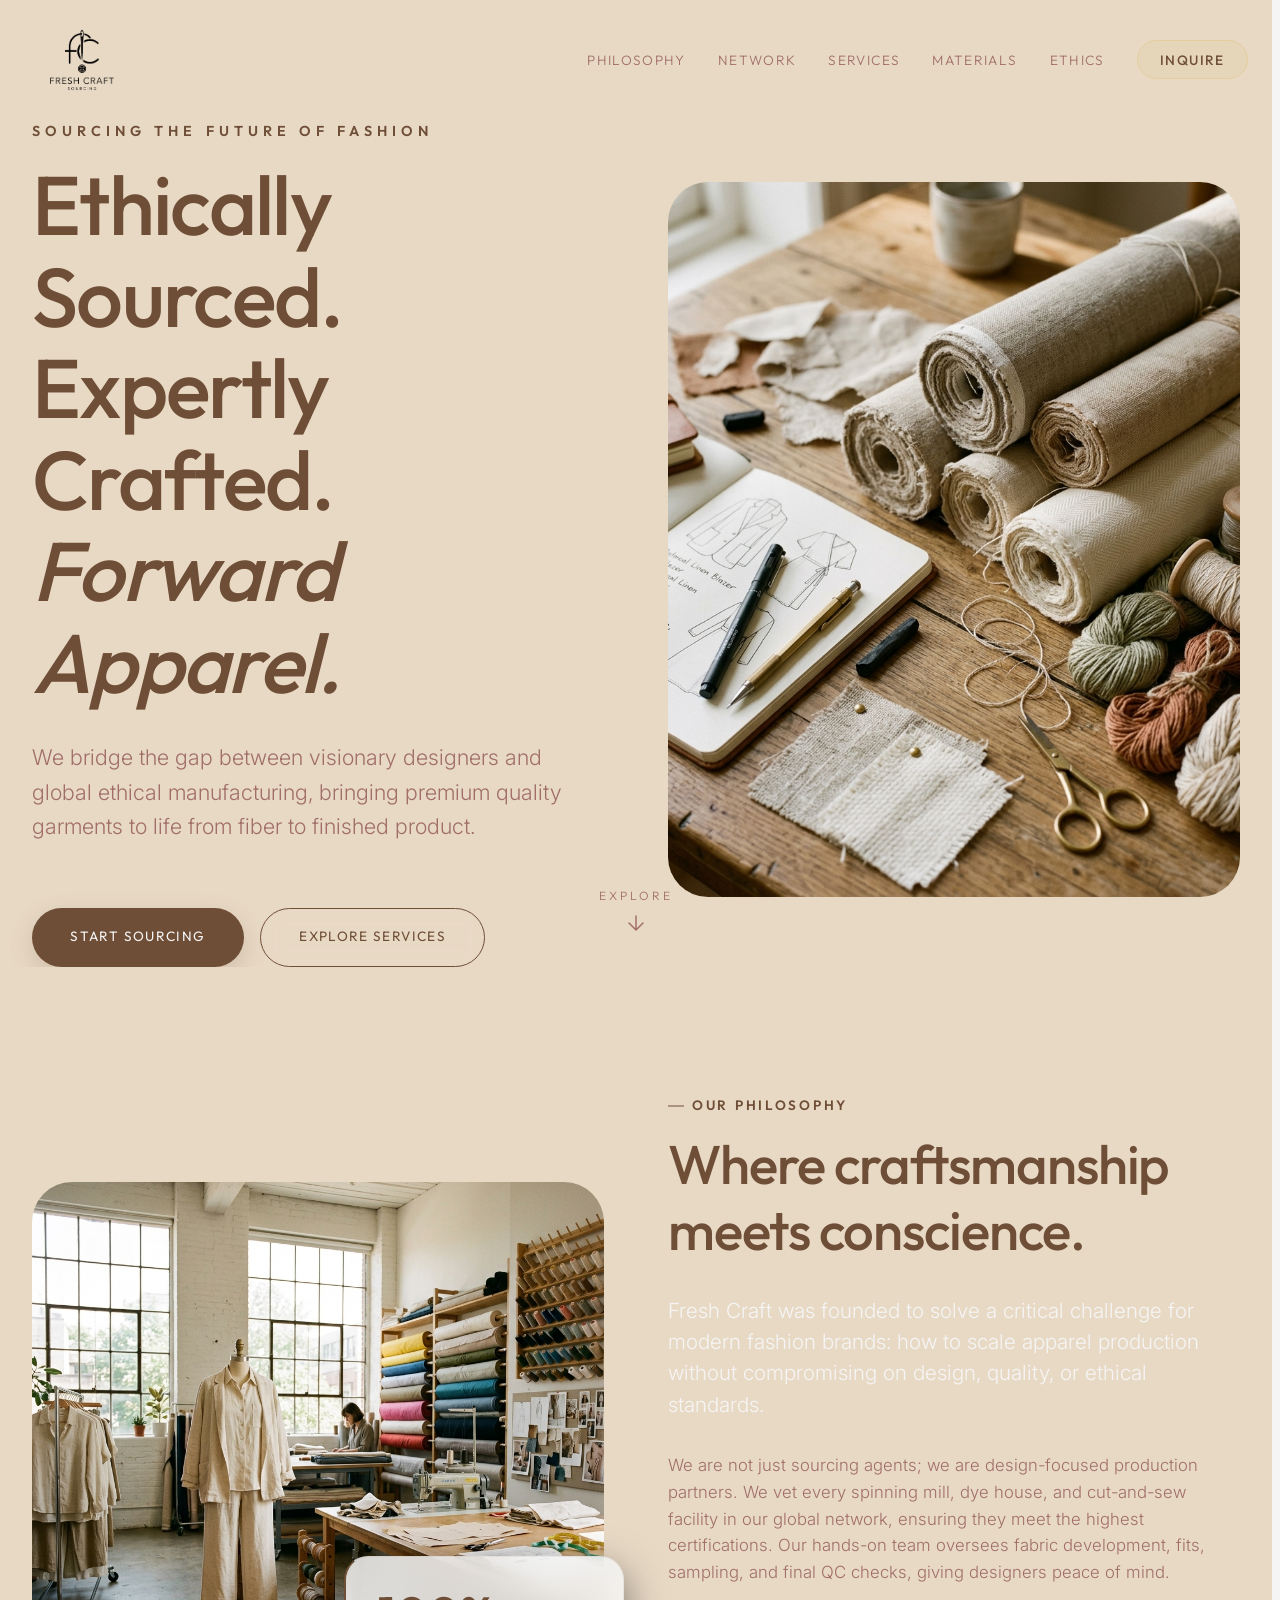
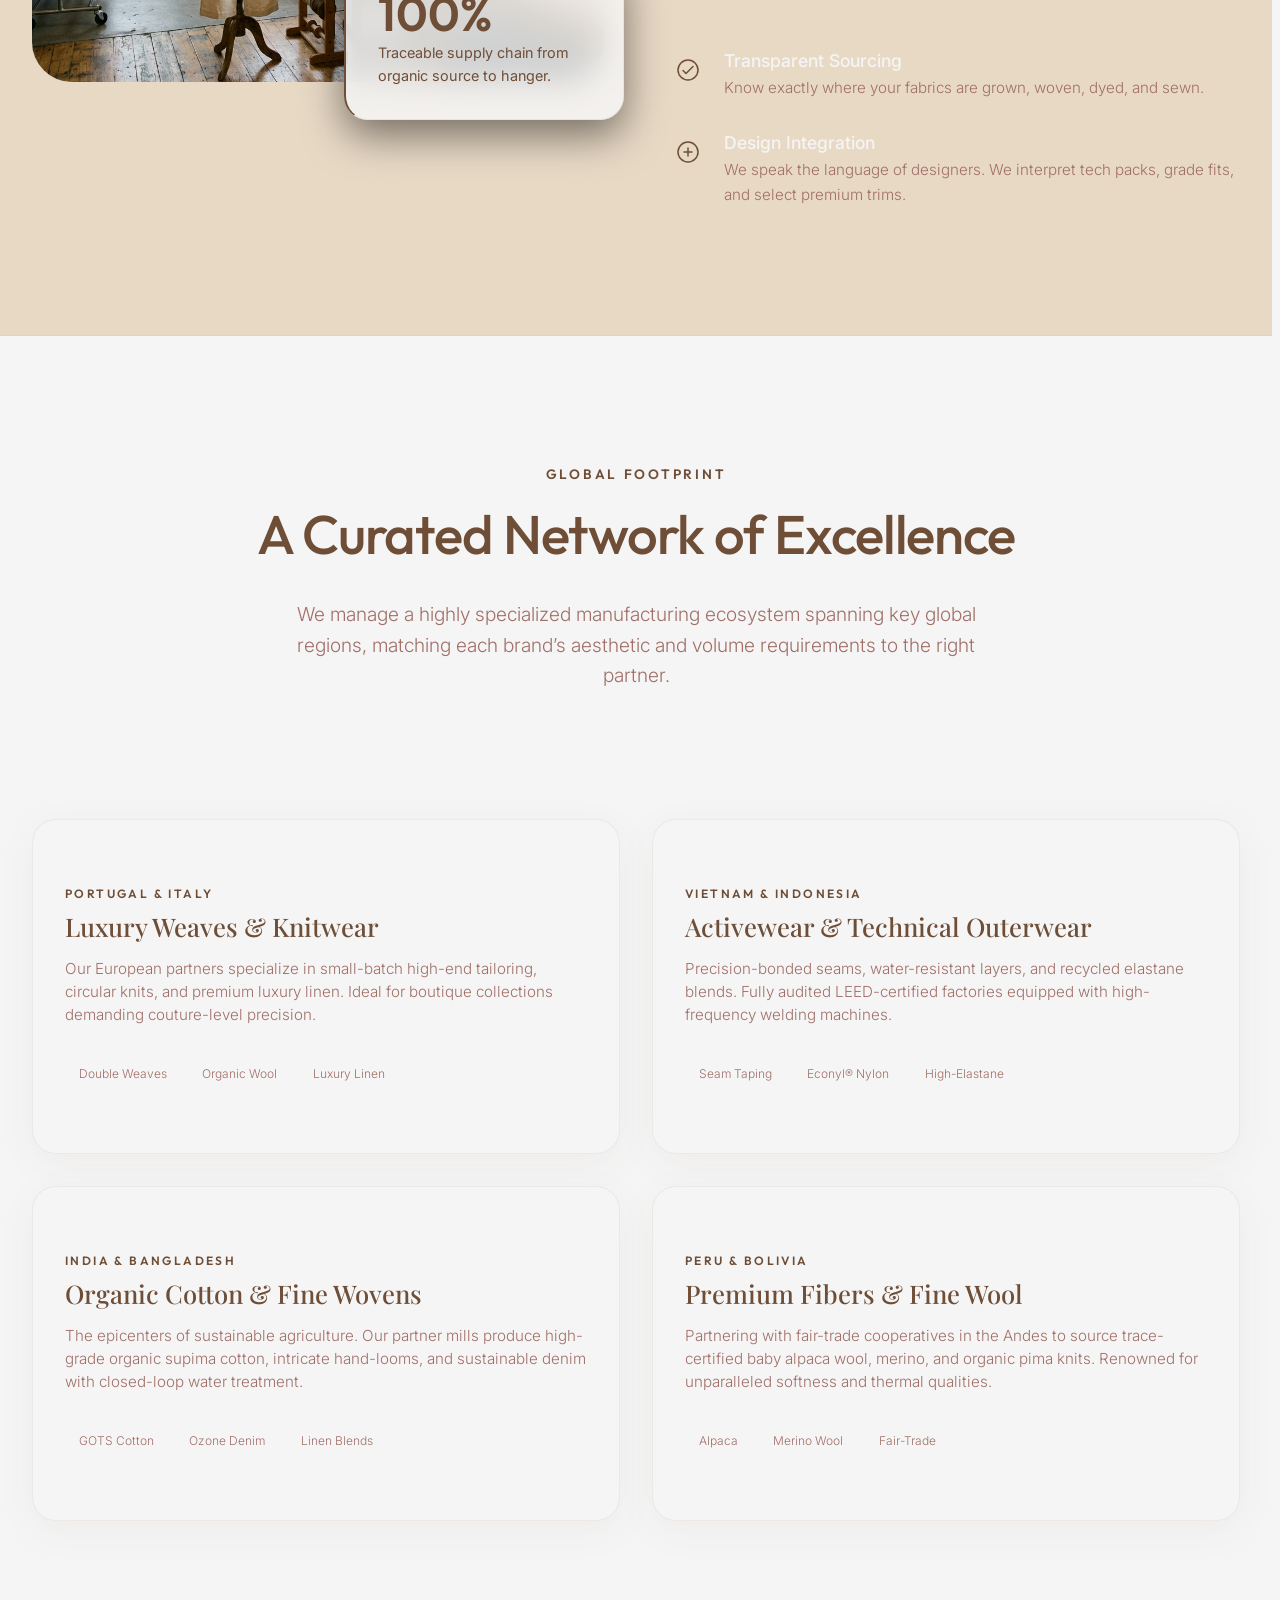
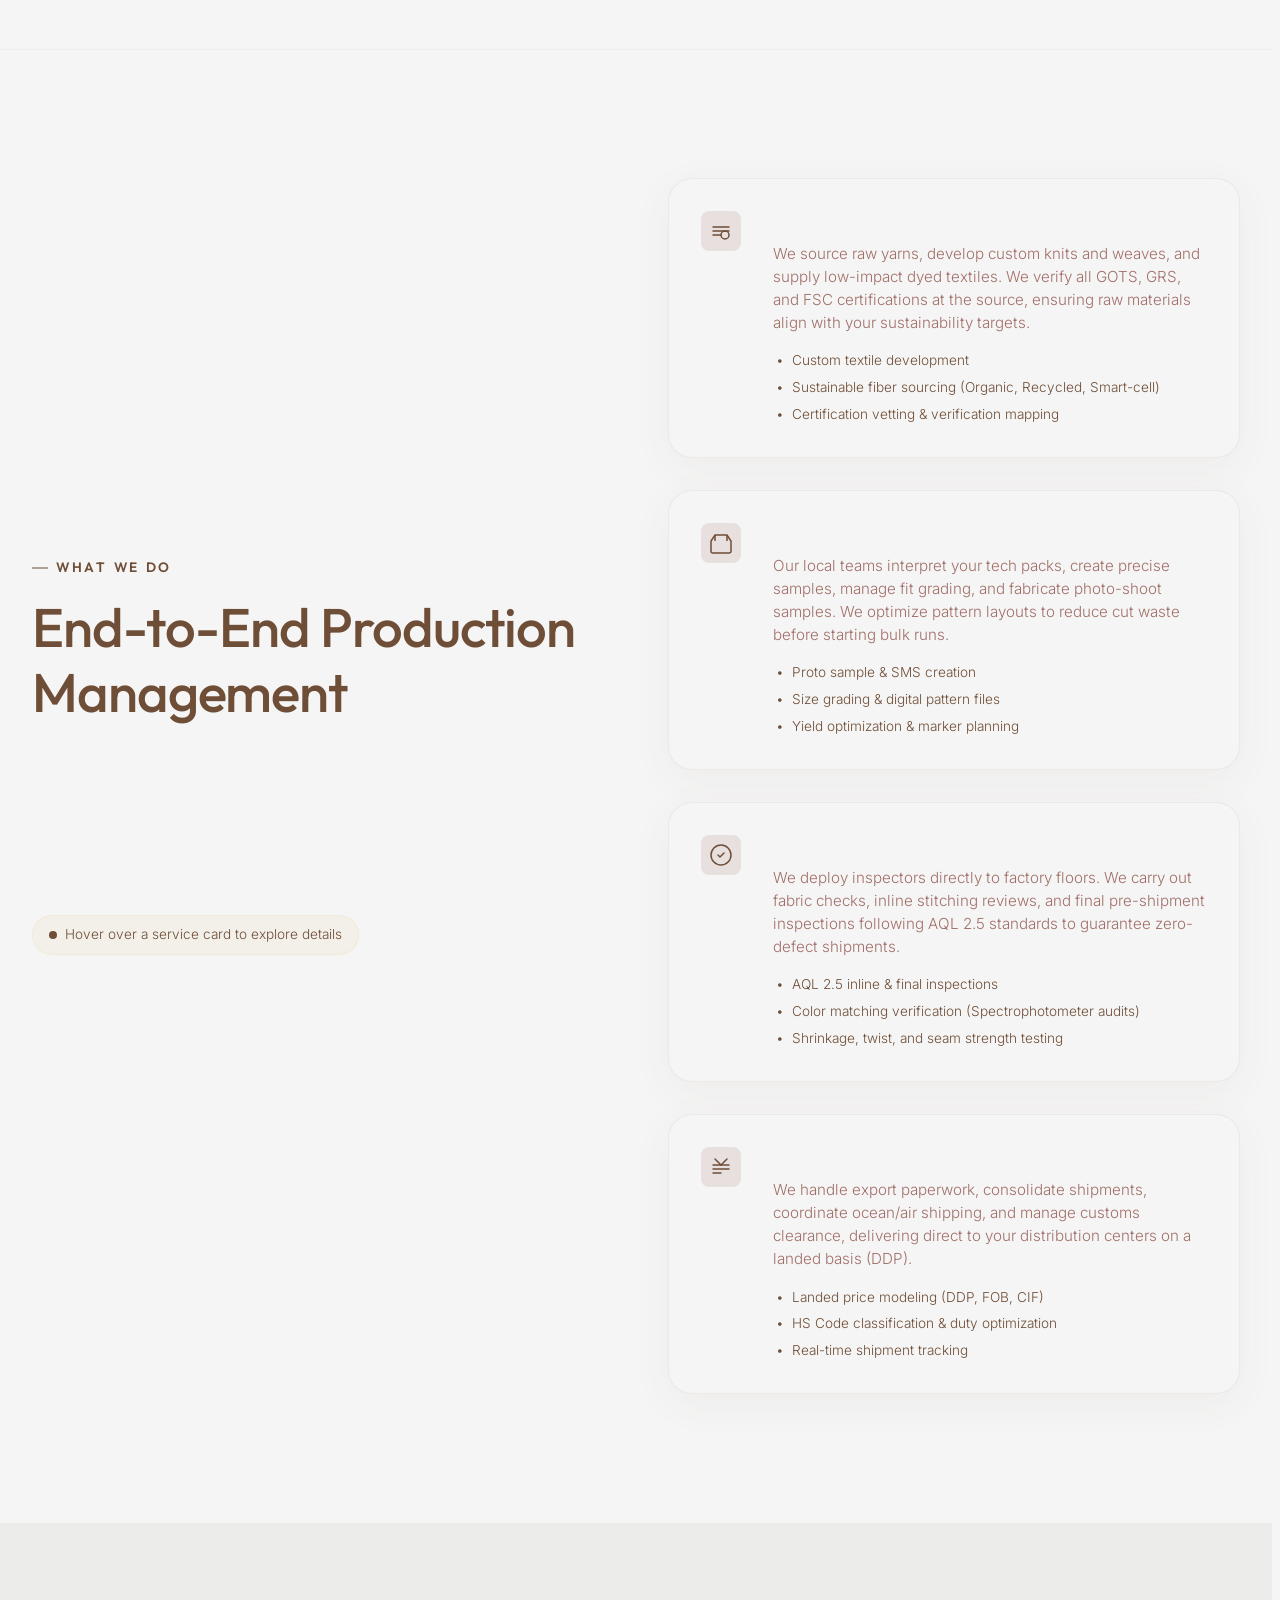
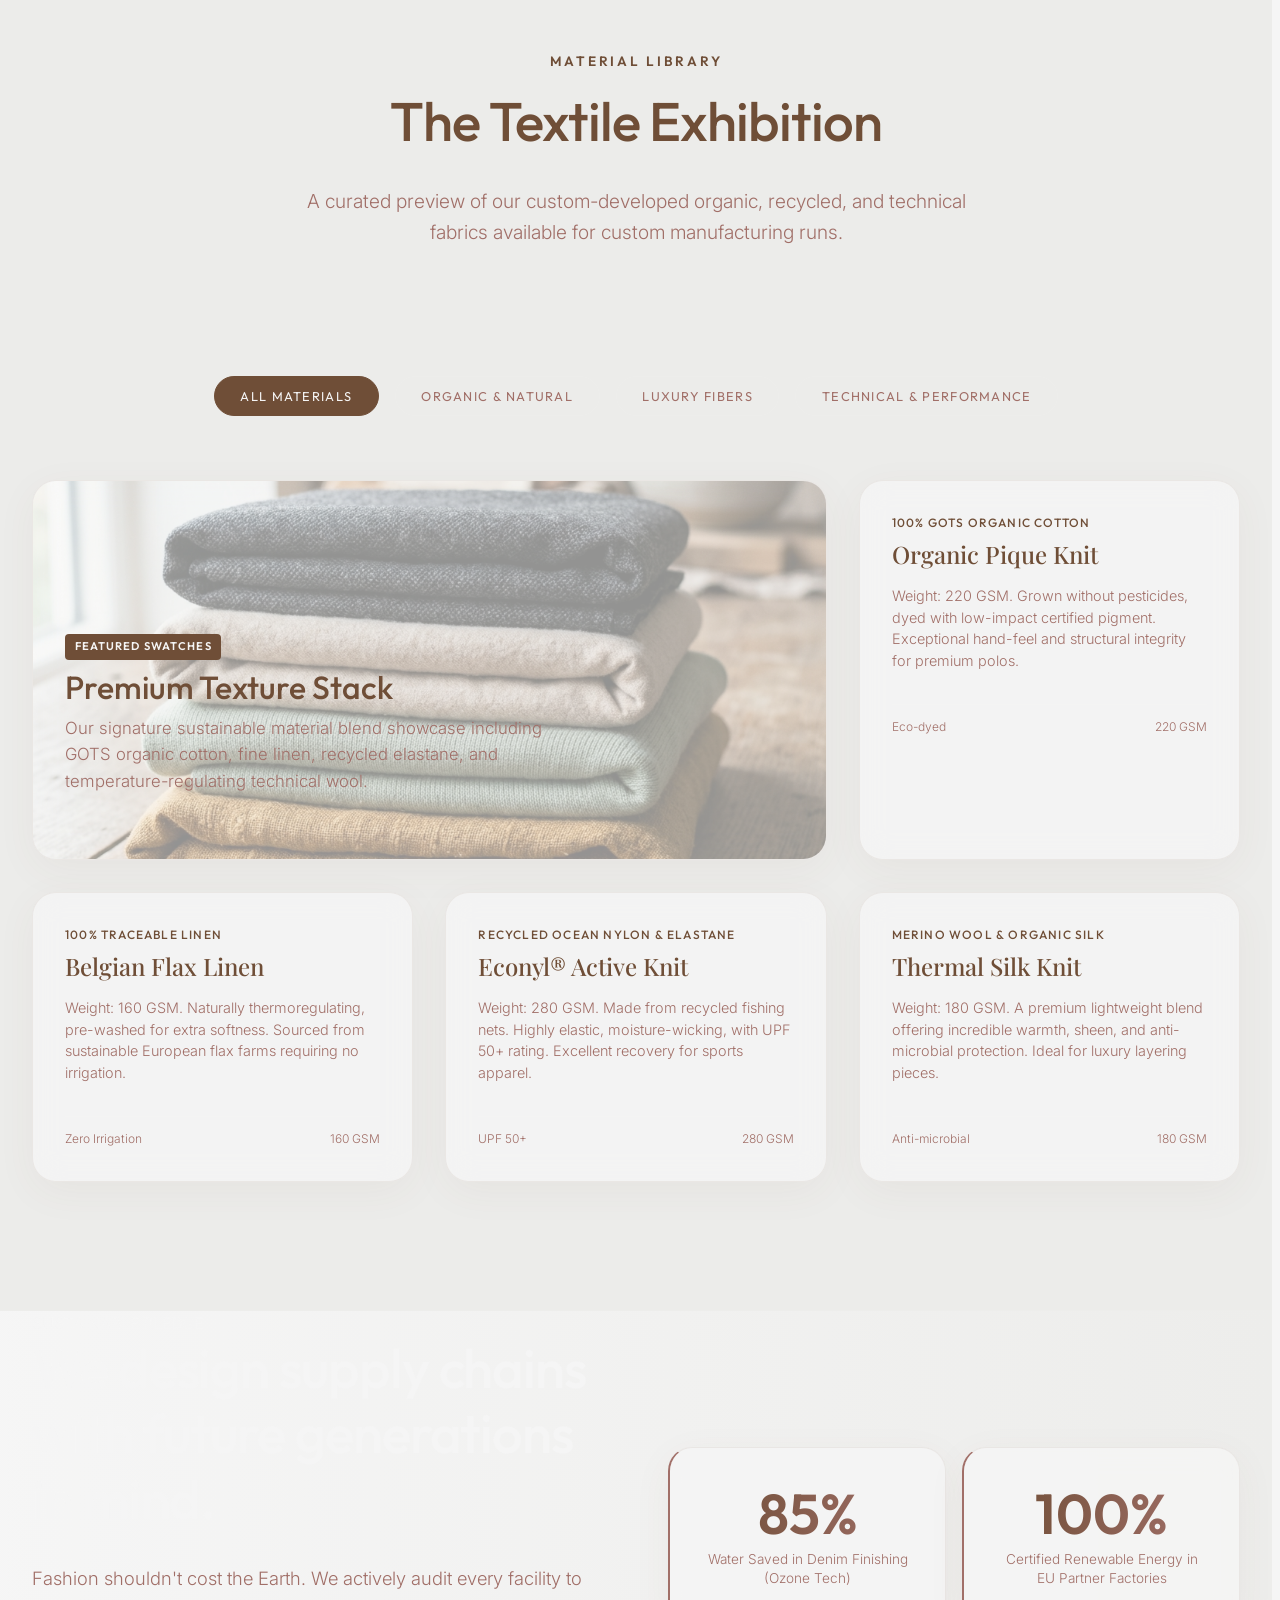
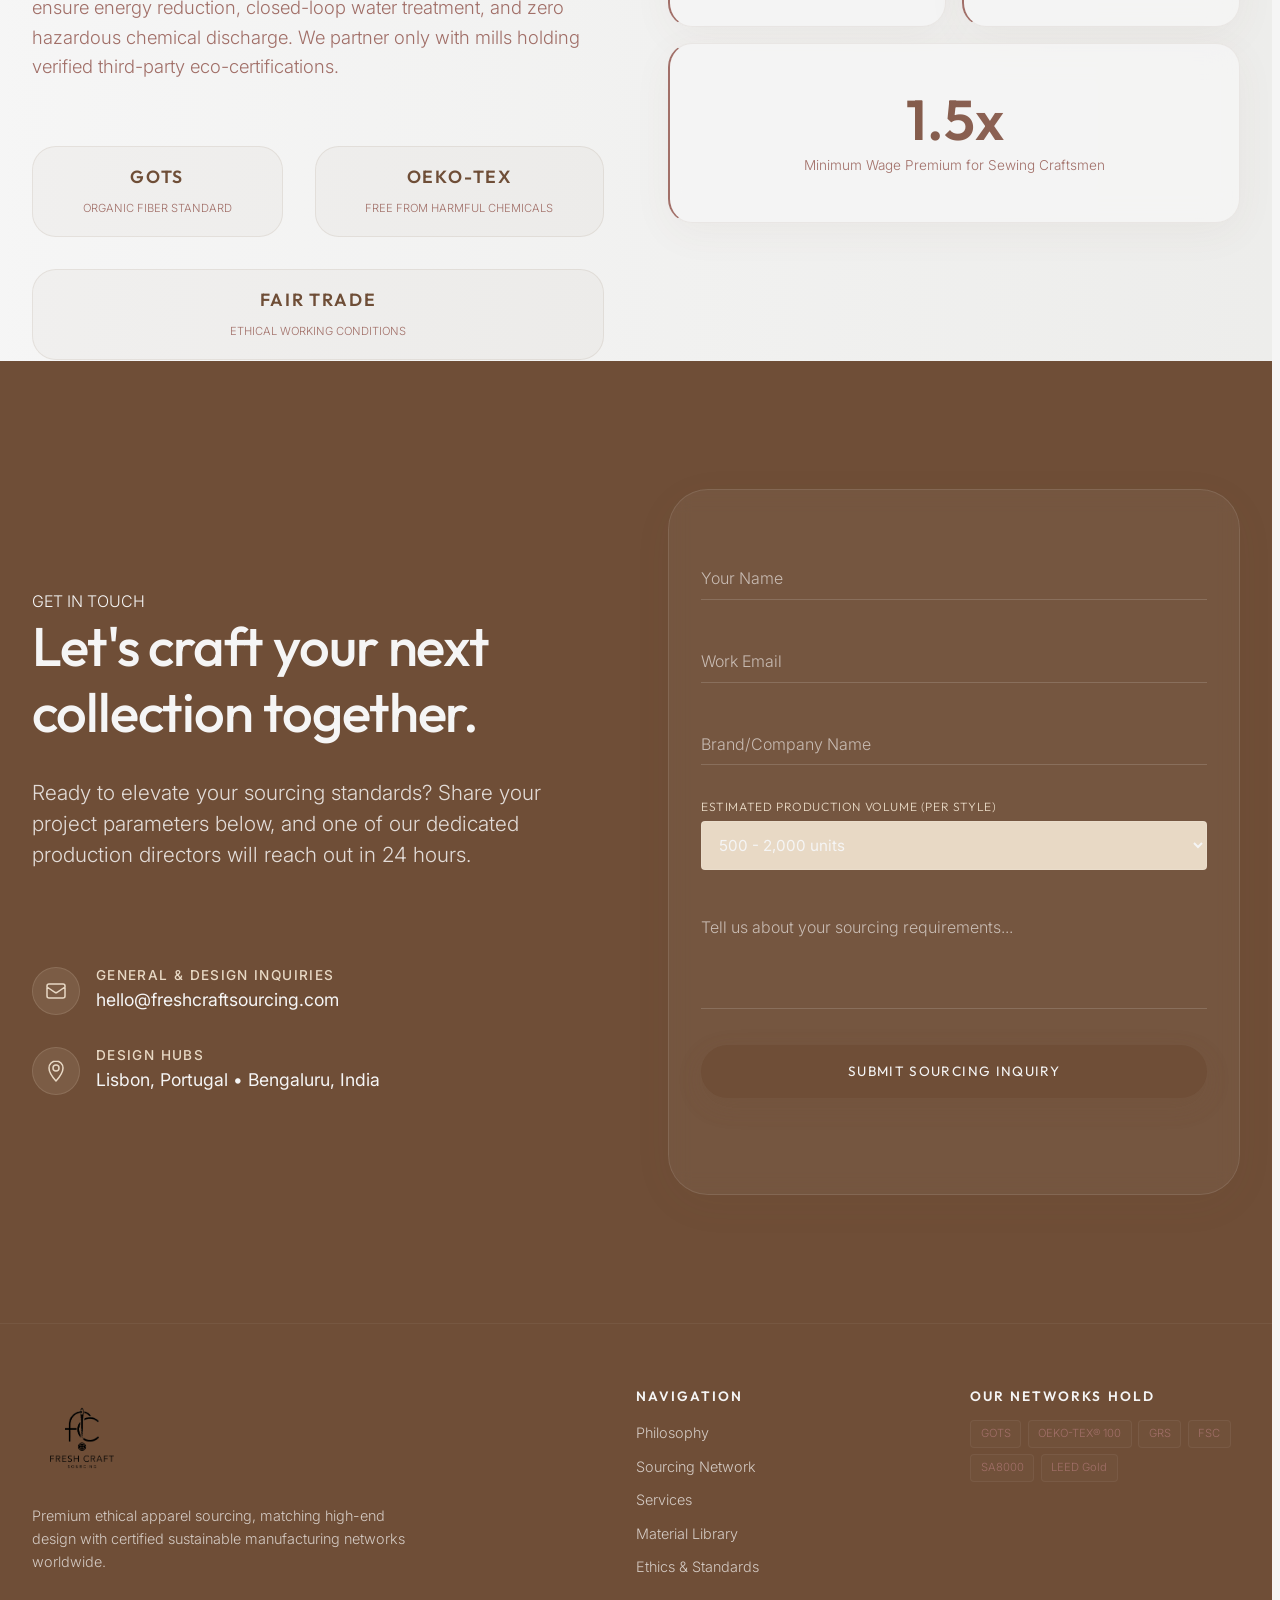
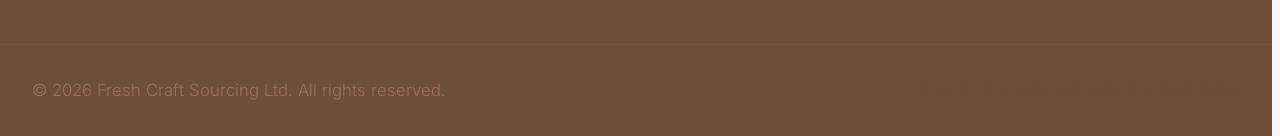
==== commit 630903af: "refactor: update hero section layout and standardize theme color palette across components" ====
--- a/index.html
+++ b/index.html
@@ -65,12 +65,7 @@
 
   <!-- Hero Section -->
   <section class="hero-section" id="hero">
-    <div class="hero-bg-wrapper">
-      <img src="assets/images/hero_bg.png" alt="Apparel Sourcing Table with sketches and fabric spools" class="hero-bg-image" fetchpriority="high">
-      <div class="hero-overlay"></div>
-    </div>
-    
-    <div class="hero-content-container">
+    <div class="container grid-2" style="align-items: center; min-height: calc(100vh - 120px); padding-top: 120px;">
       <div class="hero-text-content">
         <div class="hero-tagline scroll-reveal">SOURCING THE FUTURE OF FASHION</div>
         <h1 class="hero-title scroll-reveal">Ethically Sourced.<br>Expertly Crafted.<br><span class="highlight-text">Forward Apparel.</span></h1>
@@ -80,10 +75,14 @@
           <a href="#services" class="btn btn-secondary" id="hero-secondary-cta">Explore Services</a>
         </div>
       </div>
+      
+      <div class="hero-image-wrapper scroll-reveal-right">
+        <img src="assets/images/hero_bg.png" alt="Apparel Sourcing Table with sketches and fabric spools" class="hero-featured-image" style="width: 100%; height: auto; border-radius: var(--border-radius-lg); box-shadow: var(--glass-shadow); object-fit: cover; aspect-ratio: 4/5;">
+      </div>
     </div>
 
     <!-- Scroll Down Indicator -->
-    <div class="scroll-indicator" aria-hidden="true">
+    <div class="scroll-indicator" aria-hidden="true" style="bottom: 2rem;">
       <a href="#about" class="scroll-indicator-link">
         <span class="scroll-text">Explore</span>
         <svg class="scroll-arrow" width="24" height="24" viewBox="0 0 24 24" fill="none" xmlns="http://www.w3.org/2000/svg">
@@ -114,8 +113,8 @@
           <div class="point-item">
             <div class="point-icon-wrapper">
               <svg width="24" height="24" viewBox="0 0 24 24" fill="none" xmlns="http://www.w3.org/2000/svg" aria-hidden="true">
-                <path d="M12 22C17.5228 22 22 17.5228 22 12C22 6.47715 17.5228 2 12 2C6.47715 2 2 6.47715 2 12C2 17.5228 6.47715 22 12 22Z" stroke="#d4af37" stroke-width="1.5"/>
-                <path d="M7 12.5L10 15.5L17 8.5" stroke="#d4af37" stroke-width="1.5" stroke-linecap="round" stroke-linejoin="round"/>
+                <path d="M12 22C17.5228 22 22 17.5228 22 12C22 6.47715 17.5228 2 12 2C6.47715 2 2 6.47715 2 12C2 17.5228 6.47715 22 12 22Z" stroke="#6f4e37" stroke-width="1.5"/>
+                <path d="M7 12.5L10 15.5L17 8.5" stroke="#6f4e37" stroke-width="1.5" stroke-linecap="round" stroke-linejoin="round"/>
               </svg>
             </div>
             <div class="point-text">
@@ -126,8 +125,8 @@
           <div class="point-item">
             <div class="point-icon-wrapper">
               <svg width="24" height="24" viewBox="0 0 24 24" fill="none" xmlns="http://www.w3.org/2000/svg" aria-hidden="true">
-                <path d="M12 22C17.5228 22 22 17.5228 22 12C22 6.47715 17.5228 2 12 2C6.47715 2 2 6.47715 2 12C2 17.5228 6.47715 22 12 22Z" stroke="#d4af37" stroke-width="1.5"/>
-                <path d="M12 8V16M8 12H16" stroke="#d4af37" stroke-width="1.5" stroke-linecap="round"/>
+                <path d="M12 22C17.5228 22 22 17.5228 22 12C22 6.47715 17.5228 2 12 2C6.47715 2 2 6.47715 2 12C2 17.5228 6.47715 22 12 22Z" stroke="#6f4e37" stroke-width="1.5"/>
+                <path d="M12 8V16M8 12H16" stroke="#6f4e37" stroke-width="1.5" stroke-linecap="round"/>
               </svg>
             </div>
             <div class="point-text">
@@ -232,9 +231,9 @@
           <div class="service-detail-card glass-panel scroll-reveal">
             <div class="service-icon">
               <svg width="40" height="40" viewBox="0 0 40 40" fill="none" xmlns="http://www.w3.org/2000/svg">
-                <rect width="40" height="40" rx="8" fill="rgba(212, 175, 55, 0.1)"/>
-                <path d="M12 16H28M12 20H28M12 24H20" stroke="#d4af37" stroke-width="1.5" stroke-linecap="round"/>
-                <path d="M28 24C28 26.2091 26.2091 28 24 28C21.7909 28 20 26.2091 20 24C20 21.7909 21.7909 20 24 20C26.2091 20 28 21.7909 28 24Z" stroke="#d4af37" stroke-width="1.5"/>
+                <rect width="40" height="40" rx="8" fill="rgba(161, 111, 104, 0.15)"/>
+                <path d="M12 16H28M12 20H28M12 24H20" stroke="#6f4e37" stroke-width="1.5" stroke-linecap="round"/>
+                <path d="M28 24C28 26.2091 26.2091 28 24 28C21.7909 28 20 26.2091 20 24C20 21.7909 21.7909 20 24 20C26.2091 20 28 21.7909 28 24Z" stroke="#6f4e37" stroke-width="1.5"/>
               </svg>
             </div>
             <div class="service-content-block">
@@ -252,9 +251,9 @@
           <div class="service-detail-card glass-panel scroll-reveal">
             <div class="service-icon">
               <svg width="40" height="40" viewBox="0 0 40 40" fill="none" xmlns="http://www.w3.org/2000/svg">
-                <rect width="40" height="40" rx="8" fill="rgba(212, 175, 55, 0.1)"/>
-                <path d="M14 12H26L30 18V28C30 29.1046 29.1046 30 28 30H12C10.8954 30 10 29.1046 10 28V18L14 12Z" stroke="#d4af37" stroke-width="1.5"/>
-                <path d="M14 12V18M26 12V18" stroke="#d4af37" stroke-width="1.5"/>
+                <rect width="40" height="40" rx="8" fill="rgba(161, 111, 104, 0.15)"/>
+                <path d="M14 12H26L30 18V28C30 29.1046 29.1046 30 28 30H12C10.8954 30 10 29.1046 10 28V18L14 12Z" stroke="#6f4e37" stroke-width="1.5"/>
+                <path d="M14 12V18M26 12V18" stroke="#6f4e37" stroke-width="1.5"/>
               </svg>
             </div>
             <div class="service-content-block">
@@ -272,9 +271,9 @@
           <div class="service-detail-card glass-panel scroll-reveal">
             <div class="service-icon">
               <svg width="40" height="40" viewBox="0 0 40 40" fill="none" xmlns="http://www.w3.org/2000/svg">
-                <rect width="40" height="40" rx="8" fill="rgba(212, 175, 55, 0.1)"/>
-                <circle cx="20" cy="20" r="10" stroke="#d4af37" stroke-width="1.5"/>
-                <path d="M17 20L19 22L23 18" stroke="#d4af37" stroke-width="1.5" stroke-linecap="round" stroke-linejoin="round"/>
+                <rect width="40" height="40" rx="8" fill="rgba(161, 111, 104, 0.15)"/>
+                <circle cx="20" cy="20" r="10" stroke="#6f4e37" stroke-width="1.5"/>
+                <path d="M17 20L19 22L23 18" stroke="#6f4e37" stroke-width="1.5" stroke-linecap="round" stroke-linejoin="round"/>
               </svg>
             </div>
             <div class="service-content-block">
@@ -292,9 +291,9 @@
           <div class="service-detail-card glass-panel scroll-reveal">
             <div class="service-icon">
               <svg width="40" height="40" viewBox="0 0 40 40" fill="none" xmlns="http://www.w3.org/2000/svg">
-                <rect width="40" height="40" rx="8" fill="rgba(212, 175, 55, 0.1)"/>
-                <path d="M12 18H28M12 22H28M12 26H20" stroke="#d4af37" stroke-width="1.5" stroke-linecap="round"/>
-                <path d="M26 12L20 18L14 12" stroke="#d4af37" stroke-width="1.5" stroke-linecap="round" stroke-linejoin="round"/>
+                <rect width="40" height="40" rx="8" fill="rgba(161, 111, 104, 0.15)"/>
+                <path d="M12 18H28M12 22H28M12 26H20" stroke="#6f4e37" stroke-width="1.5" stroke-linecap="round"/>
+                <path d="M26 12L20 18L14 12" stroke="#6f4e37" stroke-width="1.5" stroke-linecap="round" stroke-linejoin="round"/>
               </svg>
             </div>
             <div class="service-content-block">
@@ -424,17 +423,17 @@
 
         <div class="sust-stats-grid scroll-reveal-right">
           <!-- Stat 1 -->
-          <div class="stat-card glass-panel-dark">
+          <div class="stat-card glass-panel">
             <div class="stat-num" id="stat-water">85%</div>
             <div class="stat-label">Water Saved in Denim Finishing (Ozone Tech)</div>
           </div>
           <!-- Stat 2 -->
-          <div class="stat-card glass-panel-dark">
+          <div class="stat-card glass-panel">
             <div class="stat-num" id="stat-renewable">100%</div>
             <div class="stat-label">Certified Renewable Energy in EU Partner Factories</div>
           </div>
           <!-- Stat 3 -->
-          <div class="stat-card glass-panel-dark">
+          <div class="stat-card glass-panel">
             <div class="stat-num" id="stat-wage">1.5x</div>
             <div class="stat-label">Minimum Wage Premium for Sewing Craftsmen</div>
           </div>
@@ -448,15 +447,15 @@
     <div class="container">
       <div class="grid-2">
         <div class="contact-info scroll-reveal-left">
-          <span class="section-badge">GET IN TOUCH</span>
-          <h2 class="section-title">Let's craft your next collection together.</h2>
-          <p class="about-text-lead">Ready to elevate your sourcing standards? Share your project parameters below, and one of our dedicated production directors will reach out in 24 hours.</p>
+          <span class="section-badge-white">GET IN TOUCH</span>
+          <h2 class="section-title-white">Let's craft your next collection together.</h2>
+          <p class="about-text-lead" style="color: rgba(255,255,255,0.8);">Ready to elevate your sourcing standards? Share your project parameters below, and one of our dedicated production directors will reach out in 24 hours.</p>
           
           <div class="contact-methods">
             <div class="contact-method-item">
               <div class="method-icon">
                 <svg width="24" height="24" viewBox="0 0 24 24" fill="none" xmlns="http://www.w3.org/2000/svg">
-                  <path d="M3 8L10.89 13.26C11.56 13.71 12.44 13.71 13.11 13.26L21 8M5 19H19C20.1 19 21 18.1 21 17V7C21 5.9 20.1 5 19 5H5C3.9 5 3 5.9 3 7V17C3 18.1 3.9 19 5 19Z" stroke="#d4af37" stroke-width="1.5" stroke-linecap="round" stroke-linejoin="round"/>
+                  <path d="M3 8L10.89 13.26C11.56 13.71 12.44 13.71 13.11 13.26L21 8M5 19H19C20.1 19 21 18.1 21 17V7C21 5.9 20.1 5 19 5H5C3.9 5 3 5.9 3 7V17C3 18.1 3.9 19 5 19Z" stroke="#e8d9c5" stroke-width="1.5" stroke-linecap="round" stroke-linejoin="round"/>
                 </svg>
               </div>
               <div class="method-detail">
@@ -468,8 +467,8 @@
             <div class="contact-method-item">
               <div class="method-icon">
                 <svg width="24" height="24" viewBox="0 0 24 24" fill="none" xmlns="http://www.w3.org/2000/svg">
-                  <path d="M12 2C8.13 2 5 5.13 5 9C5 14.25 12 22 12 22C12 22 19 14.25 19 9C19 5.13 15.87 2 12 2Z" stroke="#d4af37" stroke-width="1.5" stroke-linecap="round" stroke-linejoin="round"/>
-                  <circle cx="12" cy="9" r="3" stroke="#d4af37" stroke-width="1.5"/>
+                  <path d="M12 2C8.13 2 5 5.13 5 9C5 14.25 12 22 12 22C12 22 19 14.25 19 9C19 5.13 15.87 2 12 2Z" stroke="#e8d9c5" stroke-width="1.5" stroke-linecap="round" stroke-linejoin="round"/>
+                  <circle cx="12" cy="9" r="3" stroke="#e8d9c5" stroke-width="1.5"/>
                 </svg>
               </div>
               <div class="method-detail">
--- a/styles.css
+++ b/styles.css
@@ -4,20 +4,20 @@
 
 /* --- CSS Variables & Custom Properties --- */
 :root {
-  /* Color Palette (Light/White theme) */
-  --color-bg: #ffffff;             /* Crisp white */
-  --color-bg-darker: #f9f9f9;      /* Light gray for sections */
-  --color-surface: #f4f5f7;        /* Base card/panel background */
-  --color-primary: #d4af37;        /* Luxe muted gold */
-  --color-primary-rgb: 212, 175, 55;
-  --color-primary-hover: #bda032;
-  --color-accent: #1e4d2b;         /* Deep emerald/forest green (ethics) */
-  --color-accent-light: #2c6e3f;
-  --color-accent-rgb: 30, 77, 43;
-  --color-text-primary: #0e1116;   /* Dark for light background */
-  --color-text-secondary: #5a606d; /* Slate grey */
-  --color-text-dark: #ffffff;      /* High contrast white (for buttons) */
-  --color-white: #ffffff;
+  /* Color Palette (User Requested Theme) */
+  --color-bg: #f5f5f5;             /* White Smoke */
+  --color-bg-darker: #ececea;      /* Alabaster Grey */
+  --color-surface: #e8d9c5;        /* Almond Cream */
+  --color-primary: #6f4e37;        /* Coffee Bean */
+  --color-primary-rgb: 111, 78, 55;
+  --color-primary-hover: #5a3e2c;  /* Darker Coffee Bean */
+  --color-accent: #a16f68;         /* Smoky Rose */
+  --color-accent-light: #b88a83;   /* Light Smoky Rose */
+  --color-accent-rgb: 161, 111, 104;
+  --color-text-primary: #6f4e37;   /* Coffee Bean for primary text */
+  --color-text-secondary: #a16f68; /* Smoky Rose for secondary text */
+  --color-text-dark: #f5f5f5;      /* White Smoke for button text */
+  --color-white: #f5f5f5;          /* Map white to White Smoke */
   --color-error: #e57373;
   --color-success: #81c784;
 
@@ -34,11 +34,11 @@
   --spacing-xl: 8rem;
 
   /* Design Accents */
-  --border-radius: 12px;
-  --border-radius-lg: 24px;
-  --glass-bg: rgba(255, 255, 255, 0.85);
-  --glass-border: rgba(0, 0, 0, 0.05);
-  --glass-shadow: rgba(0, 0, 0, 0.05);
+  --border-radius: 24px;
+  --border-radius-lg: 40px;
+  --glass-bg: rgba(245, 245, 245, 0.85);
+  --glass-border: rgba(111, 78, 55, 0.08);
+  --glass-shadow: rgba(111, 78, 55, 0.05);
   
   /* Transition timings */
   --transition-smooth: all 0.5s cubic-bezier(0.16, 1, 0.3, 1);
@@ -75,8 +75,8 @@
   background: var(--color-bg);
 }
 ::-webkit-scrollbar-thumb {
-  background: rgba(212, 175, 55, 0.15);
-  border-radius: 4px;
+  background: rgba(161, 111, 104, 0.4);
+  border-radius: 8px;
   border: 2px solid var(--color-bg);
   transition: var(--transition-fast);
 }
@@ -86,9 +86,9 @@
 
 /* Typography Base styling */
 h1, h2, h3, h4 {
-  font-family: var(--font-serif);
-  font-weight: 400;
-  color: var(--color-white);
+  font-family: var(--font-display);
+  font-weight: 500;
+  color: var(--color-text-primary);
   line-height: 1.2;
 }
 
@@ -175,25 +175,25 @@
 .btn-primary {
   background-color: var(--color-primary);
   color: var(--color-text-dark);
-  box-shadow: 0 8px 24px rgba(212, 175, 55, 0.2);
+  box-shadow: 0 8px 24px rgba(111, 78, 55, 0.2);
 }
 
 .btn-primary:hover {
-  background-color: var(--color-primary-hover);
+  background-color: var(--color-accent);
   transform: translateY(-2px);
-  box-shadow: 0 12px 30px rgba(212, 175, 55, 0.3);
+  box-shadow: 0 12px 30px rgba(161, 111, 104, 0.3);
 }
 
 .btn-secondary {
   background-color: transparent;
-  color: var(--color-white);
-  border: 1px solid rgba(255, 255, 255, 0.15);
+  color: var(--color-text-primary);
+  border: 1px solid var(--color-text-primary);
   backdrop-filter: blur(10px);
 }
 
 .btn-secondary:hover {
-  background-color: rgba(255, 255, 255, 0.08);
-  border-color: var(--color-white);
+  background-color: rgba(111, 78, 55, 0.05);
+  border-color: var(--color-text-primary);
   transform: translateY(-2px);
 }
 
@@ -460,7 +460,7 @@
   @keyframes shrink {
     to {
       height: 80px;
-      background-color: rgba(255, 255, 255, 0.96);
+      background-color: rgba(245, 245, 245, 0.96);
       border-color: rgba(0, 0, 0, 0.06);
       box-shadow: 0 10px 40px rgba(0, 0, 0, 0.05);
     }
@@ -489,7 +489,7 @@
 /* Header JS fallback styles (applied via JS class when scroll-driven timeline not supported) */
 header.header-shrunk {
   height: 80px;
-  background-color: rgba(255, 255, 255, 0.96);
+  background-color: rgba(245, 245, 245, 0.96);
   border-color: rgba(0, 0, 0, 0.06);
   box-shadow: 0 10px 40px rgba(0, 0, 0, 0.05);
 }
@@ -502,39 +502,10 @@
 .hero-section {
   position: relative;
   min-height: 100vh;
+  background-color: var(--color-surface); /* Almond Cream */
   display: flex;
   align-items: center;
-  padding: 120px 0 80px;
   overflow: hidden;
-}
-
-.hero-bg-wrapper {
-  position: absolute;
-  top: 0;
-  left: 0;
-  width: 100%;
-  height: 100%;
-  z-index: 1;
-  overflow: hidden;
-}
-
-.hero-bg-image {
-  width: 100%;
-  height: 120%; /* Taller for parallax translate */
-  object-fit: cover;
-  opacity: 0.35;
-  transform: translateY(0);
-}
-
-.hero-overlay {
-  position: absolute;
-  top: 0;
-  left: 0;
-  width: 100%;
-  height: 100%;
-  background: radial-gradient(circle at 60% 40%, rgba(255, 255, 255, 0.4) 0%, rgba(255, 255, 255, 0.95) 80%),
-              linear-gradient(to bottom, rgba(255, 255, 255, 0.1), var(--color-bg));
-  z-index: 2;
 }
 
 .hero-content-container {
@@ -649,7 +620,8 @@
 /* --- Philosophy (About Us) Section Styles --- */
 .about-section {
   padding: var(--spacing-xl) 0;
-  border-bottom: 1px solid rgba(255, 255, 255, 0.03);
+  background-color: var(--color-surface); /* Almond Cream */
+  border-bottom: 1px solid rgba(111, 78, 55, 0.05);
 }
 
 .about-image-wrapper {
@@ -661,9 +633,9 @@
   width: 100%;
   height: 500px;
   object-fit: cover;
-  border-radius: var(--border-radius);
-  border: 1px solid rgba(255, 255, 255, 0.05);
-  box-shadow: 0 20px 50px rgba(0, 0, 0, 0.4);
+  border-radius: var(--border-radius-lg);
+  border: none;
+  box-shadow: var(--glass-shadow);
 }
 
 .about-image-overlay-card {
@@ -754,8 +726,8 @@
 /* --- Sourcing Network Section --- */
 .network-section {
   padding: var(--spacing-xl) 0;
-  background-color: var(--color-bg-darker);
-  border-bottom: 1px solid rgba(255, 255, 255, 0.03);
+  background-color: var(--color-bg); /* White Smoke */
+  border-bottom: 1px solid rgba(111, 78, 55, 0.05);
 }
 
 .network-grid {
@@ -781,8 +753,8 @@
 
 .network-card:hover {
   transform: translateY(-5px);
-  border-color: rgba(212, 175, 55, 0.15);
-  box-shadow: 0 15px 40px rgba(0, 0, 0, 0.4);
+  border-color: rgba(161, 111, 104, 0.15);
+  box-shadow: 0 15px 40px rgba(111, 78, 55, 0.08);
 }
 
 /* Interactive card glow effect */
@@ -1123,7 +1095,7 @@
 .sustainability-section {
   position: relative;
   overflow: hidden;
-  background: linear-gradient(to right, rgba(255, 255, 255, 0.95), rgba(240, 240, 240, 0.95)),
+  background: linear-gradient(to right, rgba(245, 245, 245, 0.95), rgba(236, 236, 234, 0.95)),
               url('assets/images/thread_spools.jpg') center/cover fixed;
   border-bottom: 1px solid rgba(255, 255, 255, 0.03);
 }
@@ -1135,7 +1107,7 @@
 }
 
 .sust-desc {
-  color: rgba(255,255,255,0.7);
+  color: var(--color-text-secondary);
   font-size: 1.15rem;
   margin-bottom: var(--spacing-lg);
   line-height: 1.6;
@@ -1148,8 +1120,8 @@
 }
 
 .cert-item {
-  border: 1px solid rgba(255, 255, 255, 0.1);
-  background: rgba(255, 255, 255, 0.03);
+  border: 1px solid rgba(111, 78, 55, 0.1);
+  background: rgba(111, 78, 55, 0.03);
   padding: 1rem var(--spacing-sm);
   border-radius: var(--border-radius);
   text-align: center;
@@ -1169,7 +1141,7 @@
 
 .cert-desc {
   font-size: 0.7rem;
-  color: rgba(255,255,255,0.5);
+  color: var(--color-text-secondary);
   text-transform: uppercase;
 }
 
@@ -1202,10 +1174,10 @@
   font-family: var(--font-display);
   font-size: 3.5rem;
   font-weight: 600;
-  color: var(--color-white);
+  color: var(--color-primary);
   line-height: 1;
   margin-bottom: 0.5rem;
-  background: linear-gradient(to right, var(--color-white), var(--color-text-secondary));
+  background: linear-gradient(to right, var(--color-primary), var(--color-accent));
   -webkit-background-clip: text;
   -webkit-text-fill-color: transparent;
 }
@@ -1219,8 +1191,8 @@
 /* --- Contact & Sourcing Inquiry Form --- */
 .contact-section {
   padding: var(--spacing-xl) 0;
-  background-color: var(--color-bg-darker);
-  border-bottom: 1px solid rgba(255, 255, 255, 0.03);
+  background-color: var(--color-primary); /* Coffee Bean */
+  border-bottom: none;
 }
 
 .contact-info {
@@ -1247,8 +1219,8 @@
   width: 48px;
   height: 48px;
   border-radius: 50%;
-  background: rgba(212, 175, 55, 0.05);
-  border: 1px solid rgba(212, 175, 55, 0.1);
+  background: rgba(232, 217, 197, 0.1);
+  border: 1px solid rgba(232, 217, 197, 0.15);
   display: flex;
   align-items: center;
   justify-content: center;
@@ -1257,7 +1229,7 @@
 .method-detail h4 {
   font-family: var(--font-sans);
   font-size: 0.85rem;
-  color: var(--color-text-secondary);
+  color: var(--color-surface); /* Almond Cream */
   text-transform: uppercase;
   letter-spacing: 0.1em;
   margin-bottom: 2px;
@@ -1270,12 +1242,15 @@
 }
 
 .method-detail a:hover {
-  color: var(--color-primary);
+  color: var(--color-surface);
 }
 
 .contact-form-wrapper {
   padding: var(--spacing-lg) var(--spacing-md);
-  background: rgba(19, 23, 30, 0.8);
+  background: rgba(236, 236, 234, 0.05); /* Alabaster Grey overlay */
+  backdrop-filter: blur(10px);
+  border-radius: var(--border-radius-lg);
+  border: 1px solid rgba(255, 255, 255, 0.1);
 }
 
 .inquiry-form {
@@ -1323,7 +1298,7 @@
   left: 0;
   top: 0.8rem;
   font-size: 1rem;
-  color: var(--color-text-secondary);
+  color: rgba(255, 255, 255, 0.6);
   pointer-events: none;
   transition: var(--transition-fast);
 }
@@ -1333,17 +1308,17 @@
 .form-input:not(:placeholder-shown) ~ .floating-label {
   top: -1rem;
   font-size: 0.75rem;
-  color: var(--color-primary);
+  color: var(--color-surface);
 }
 
 .form-input:focus {
-  border-color: var(--color-primary);
+  border-color: var(--color-surface);
 }
 
 /* Selection list styling */
 .select-label {
   font-size: 0.75rem;
-  color: var(--color-primary);
+  color: var(--color-surface);
   margin-bottom: 0.3rem;
   font-family: var(--font-display);
   letter-spacing: 0.05em;
@@ -1451,7 +1426,7 @@
 
 /* --- Footer --- */
 footer {
-  background-color: var(--color-bg-darker);
+  background-color: var(--color-primary);
   border-top: 1px solid rgba(255, 255, 255, 0.05);
   padding: var(--spacing-lg) 0 0;
 }
@@ -1480,6 +1455,7 @@
 .footer-brand p {
   font-size: 0.9rem;
   line-height: 1.6;
+  color: rgba(255, 255, 255, 0.7);
 }
 
 .footer-links h4, .footer-certifications h4 {
@@ -1501,11 +1477,11 @@
 
 .footer-links a {
   font-size: 0.9rem;
-  color: var(--color-text-secondary);
+  color: rgba(255, 255, 255, 0.7);
 }
 
 .footer-links a:hover {
-  color: var(--color-primary);
+  color: var(--color-surface);
   padding-left: 4px;
 }
 
